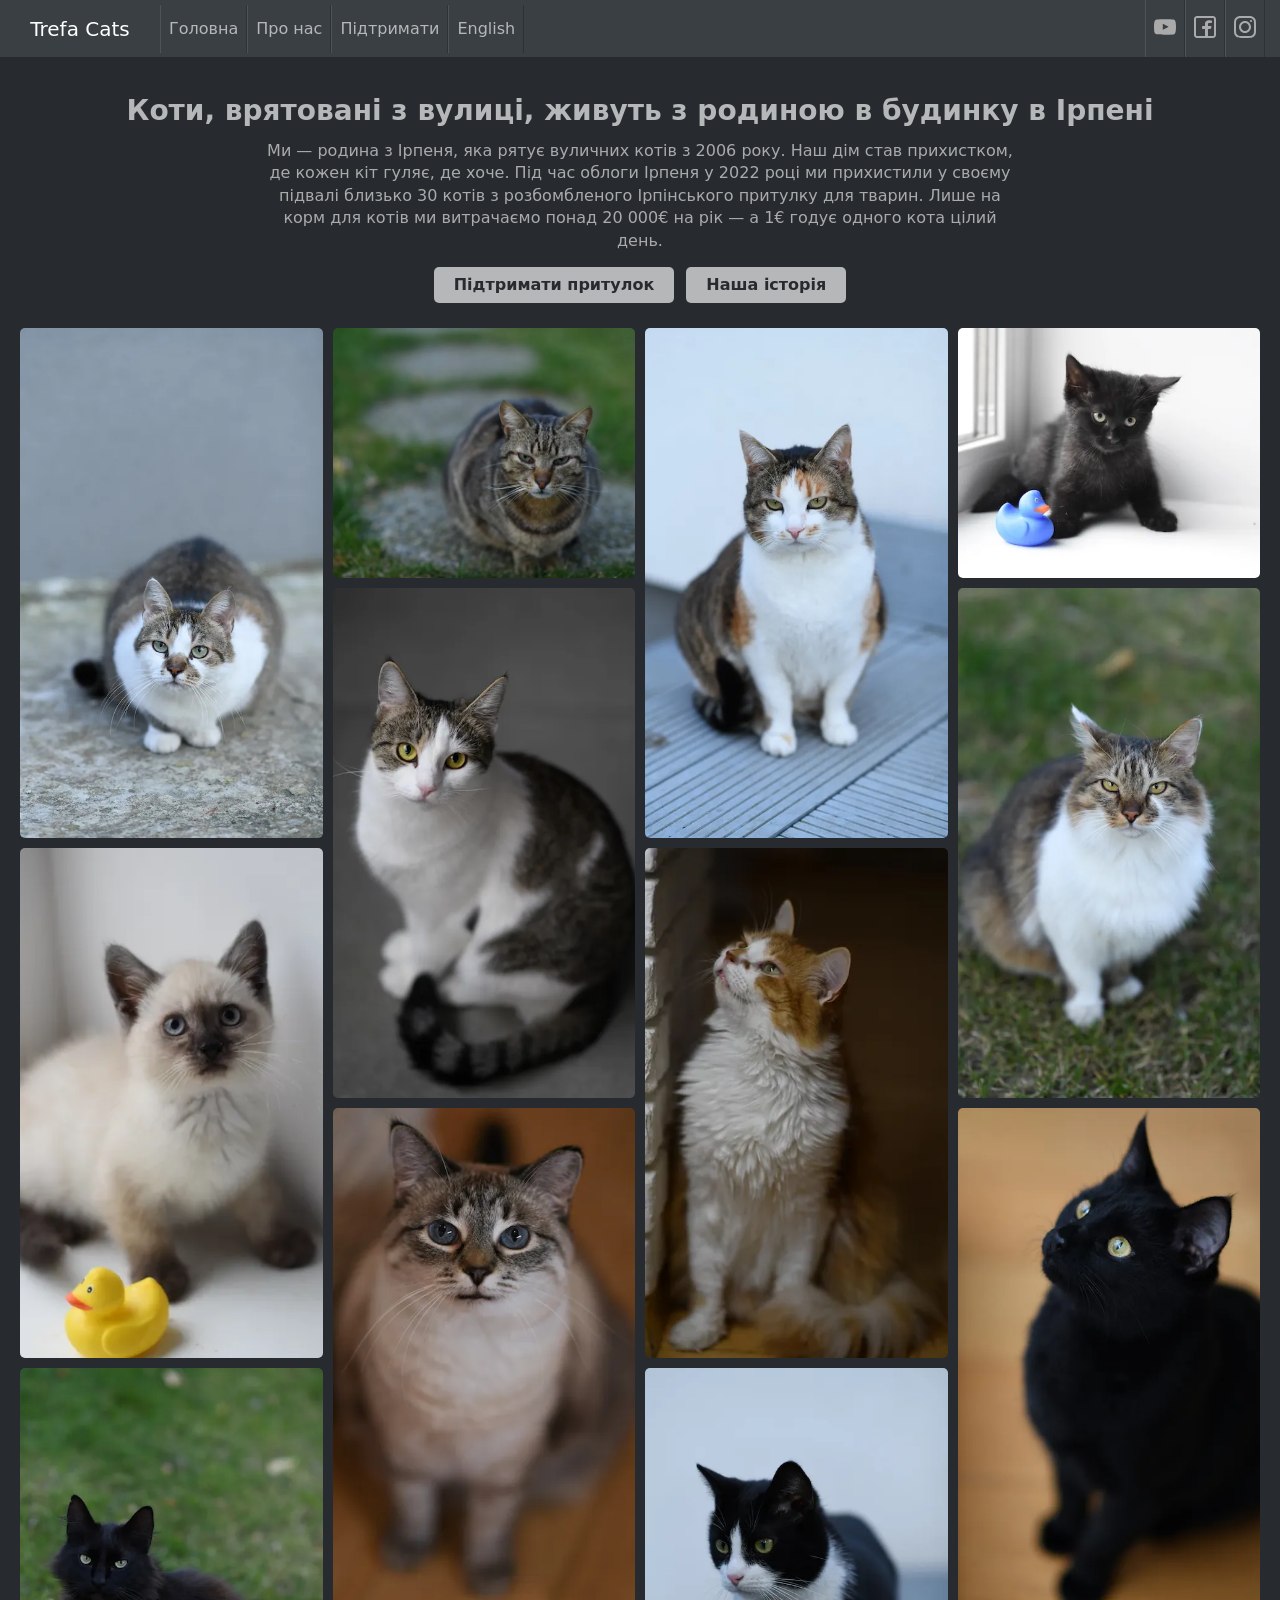
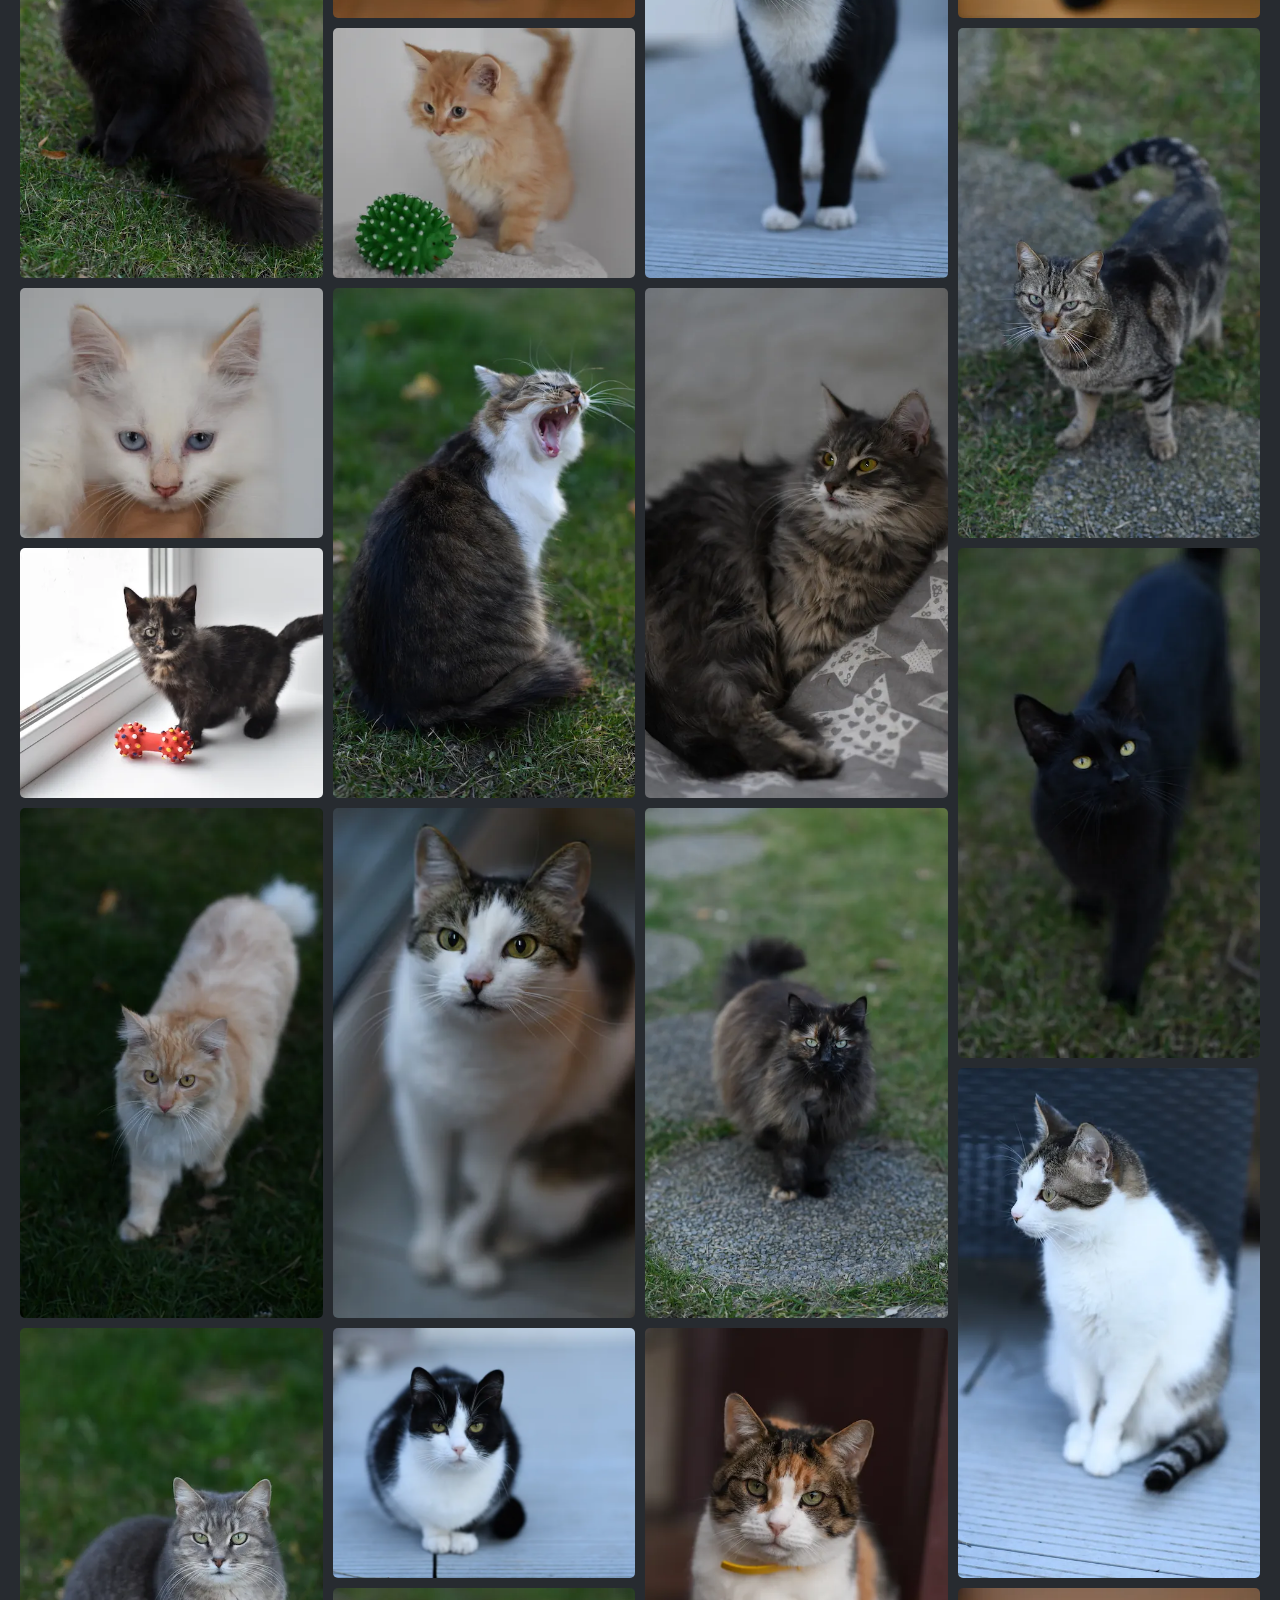
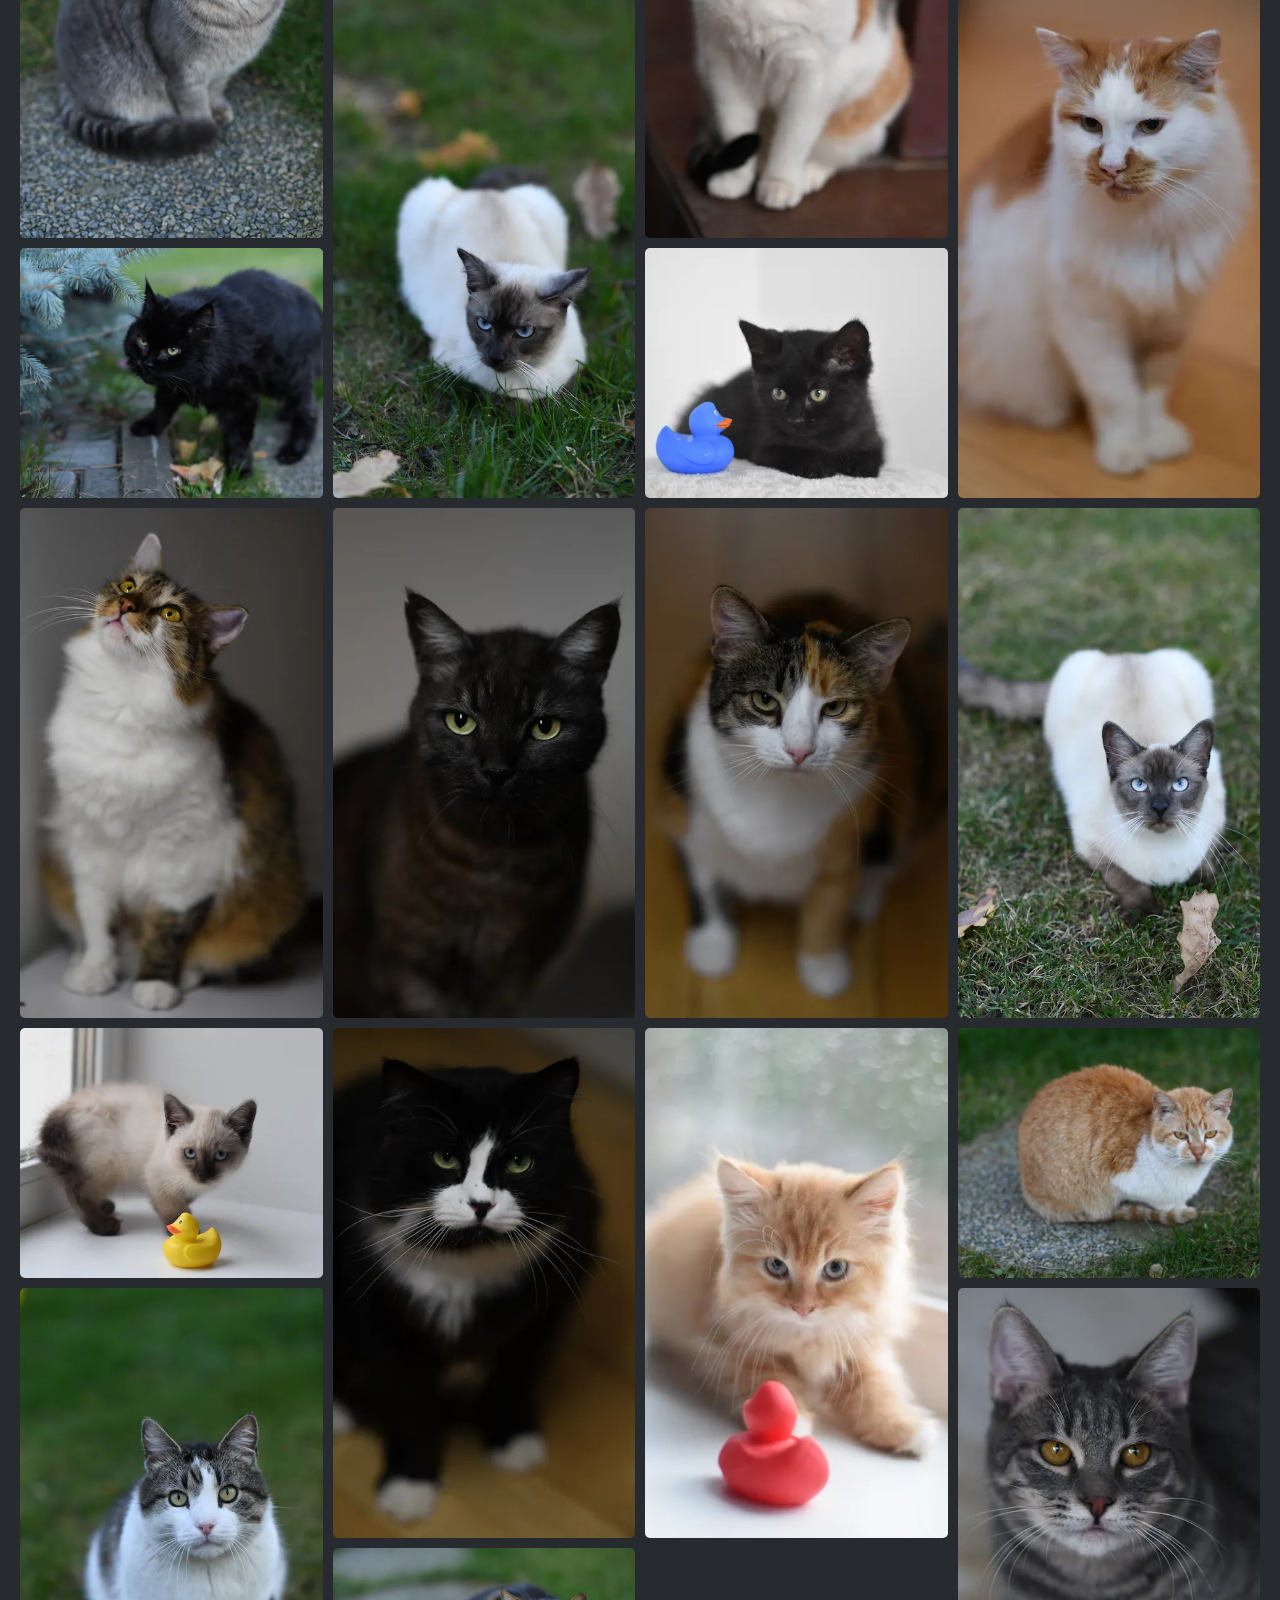
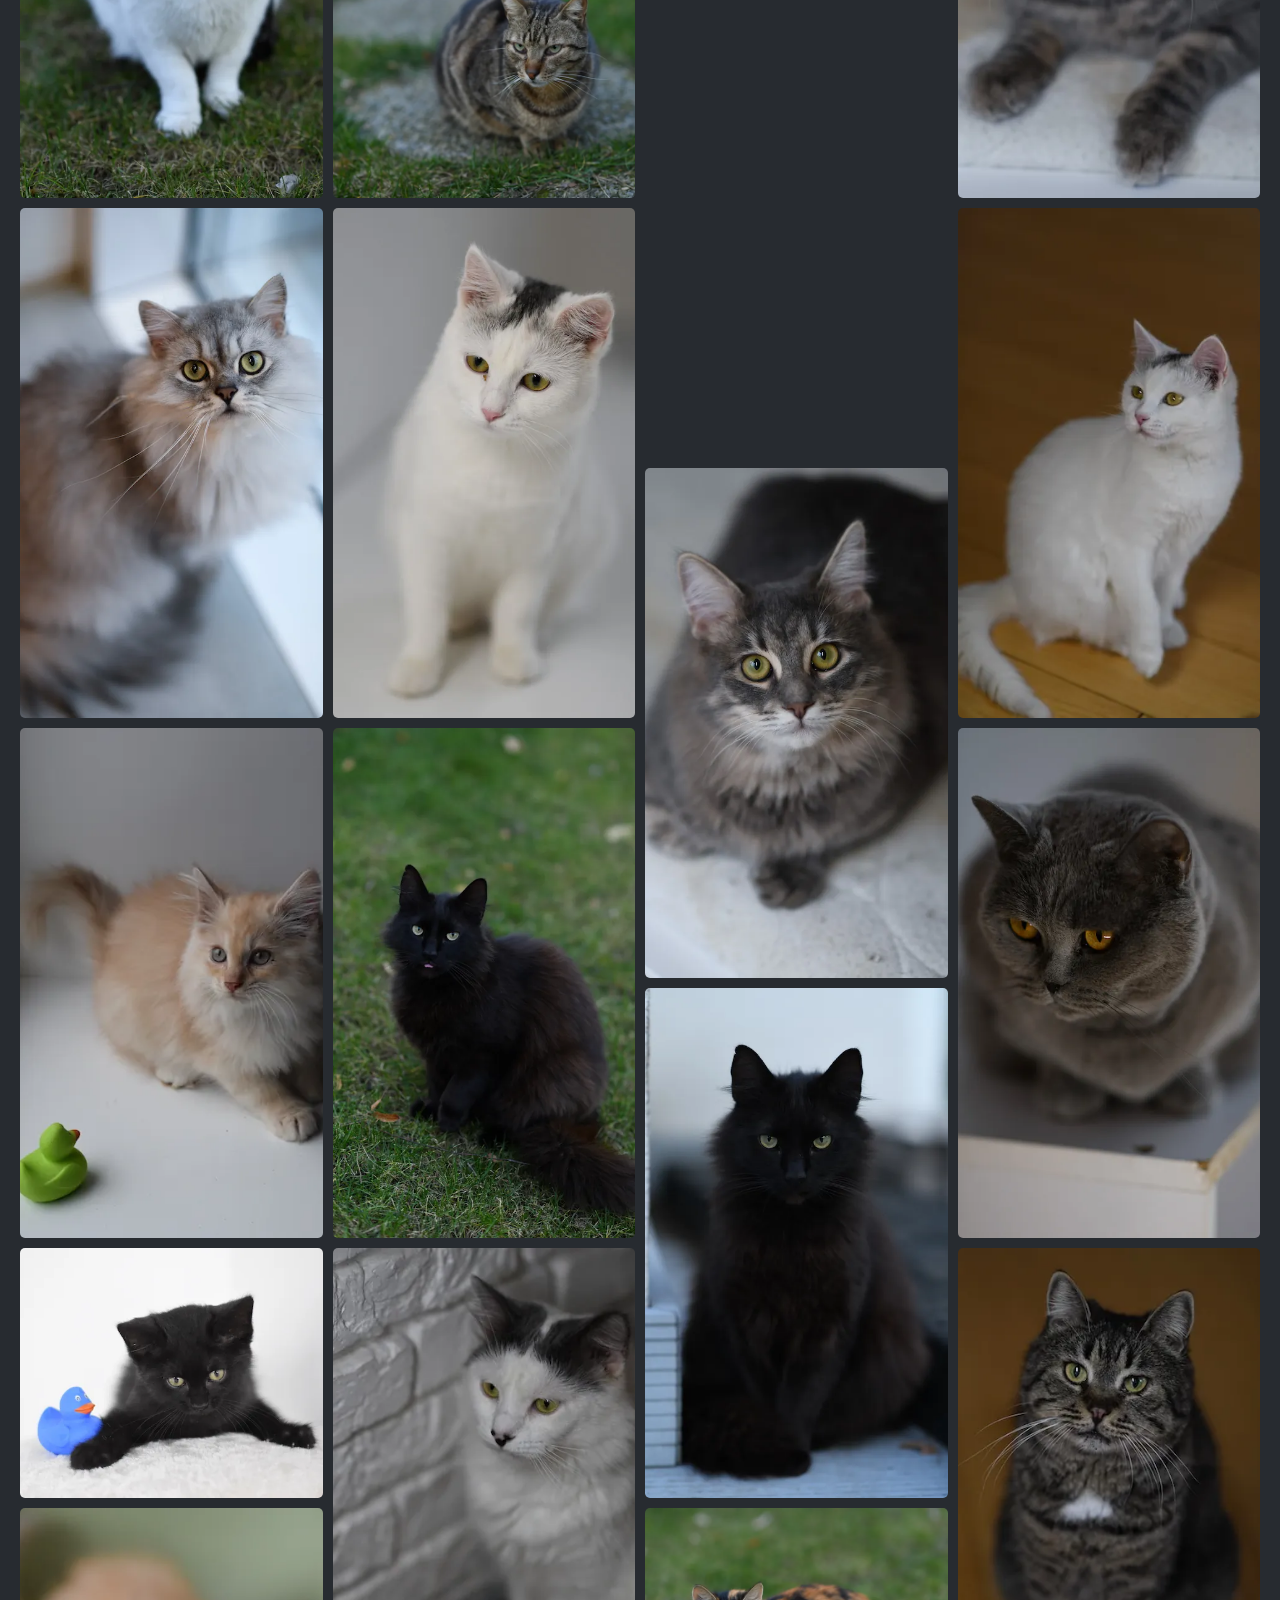
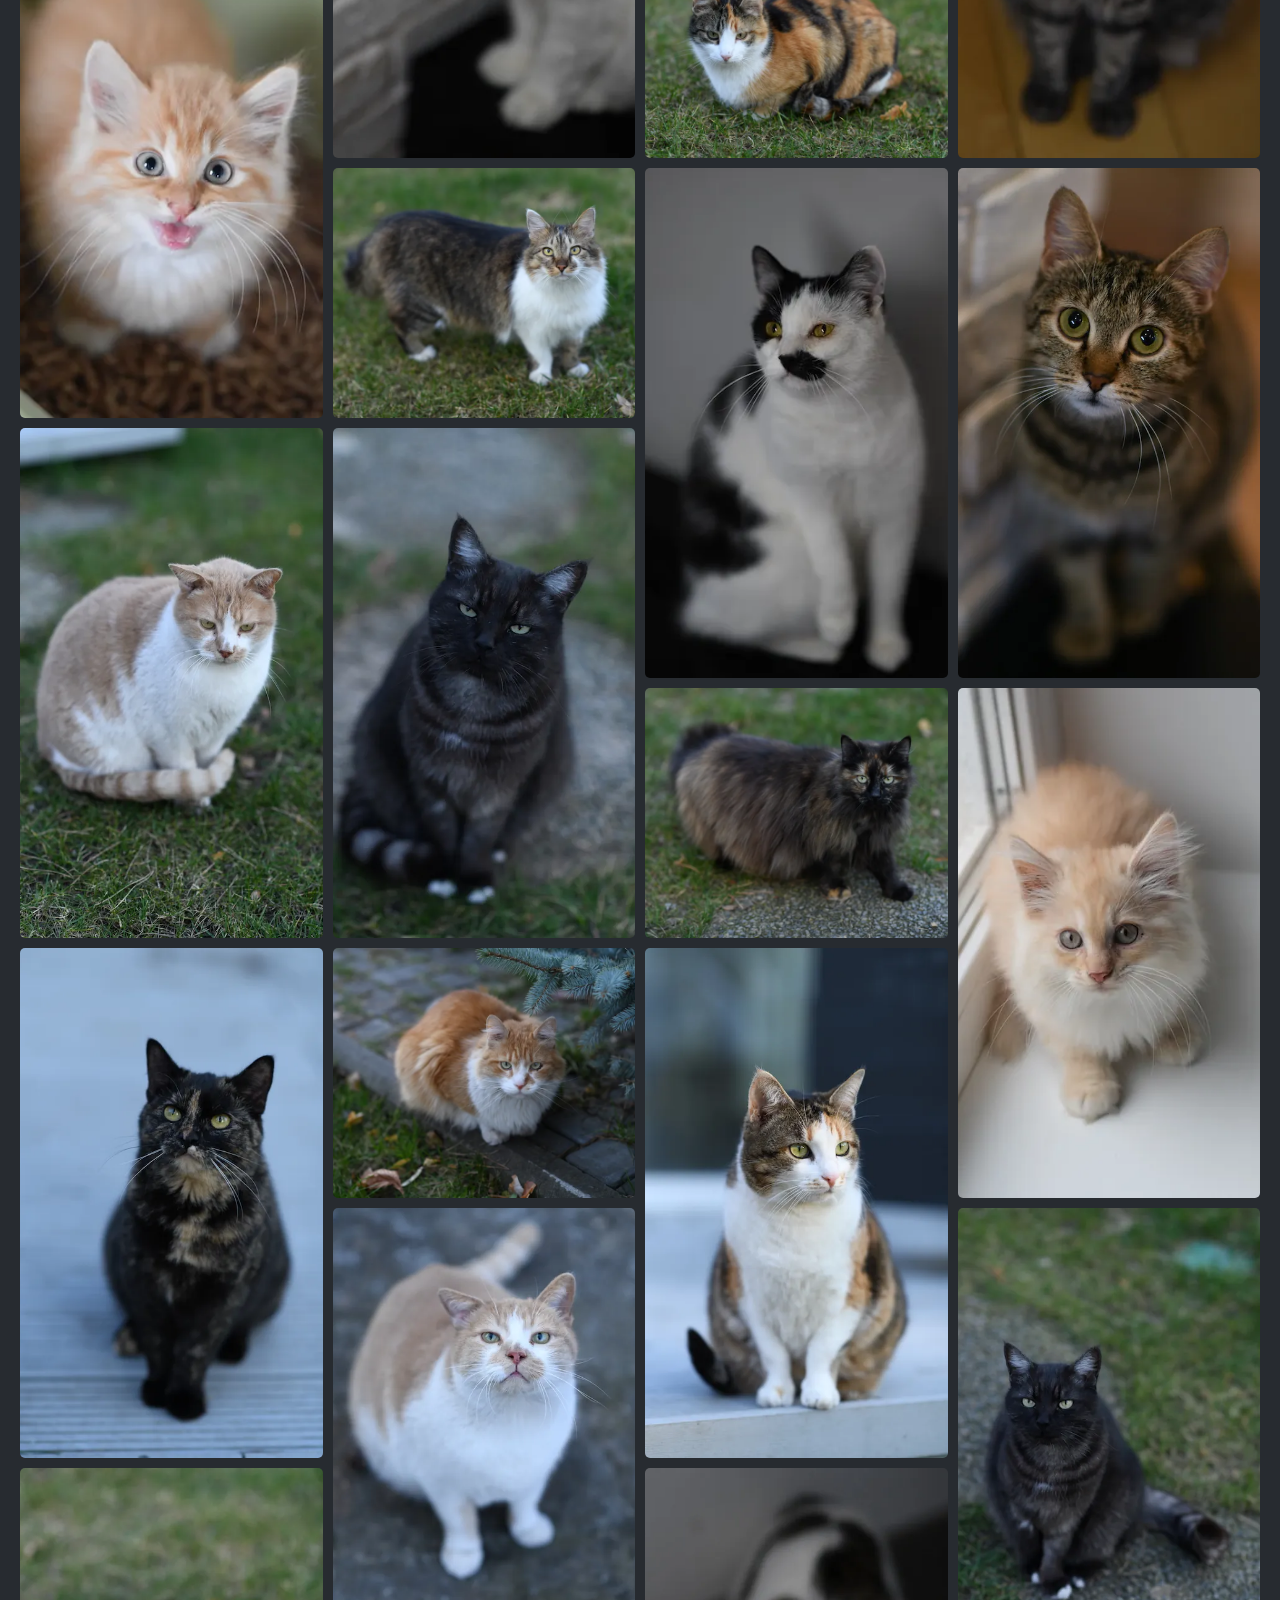
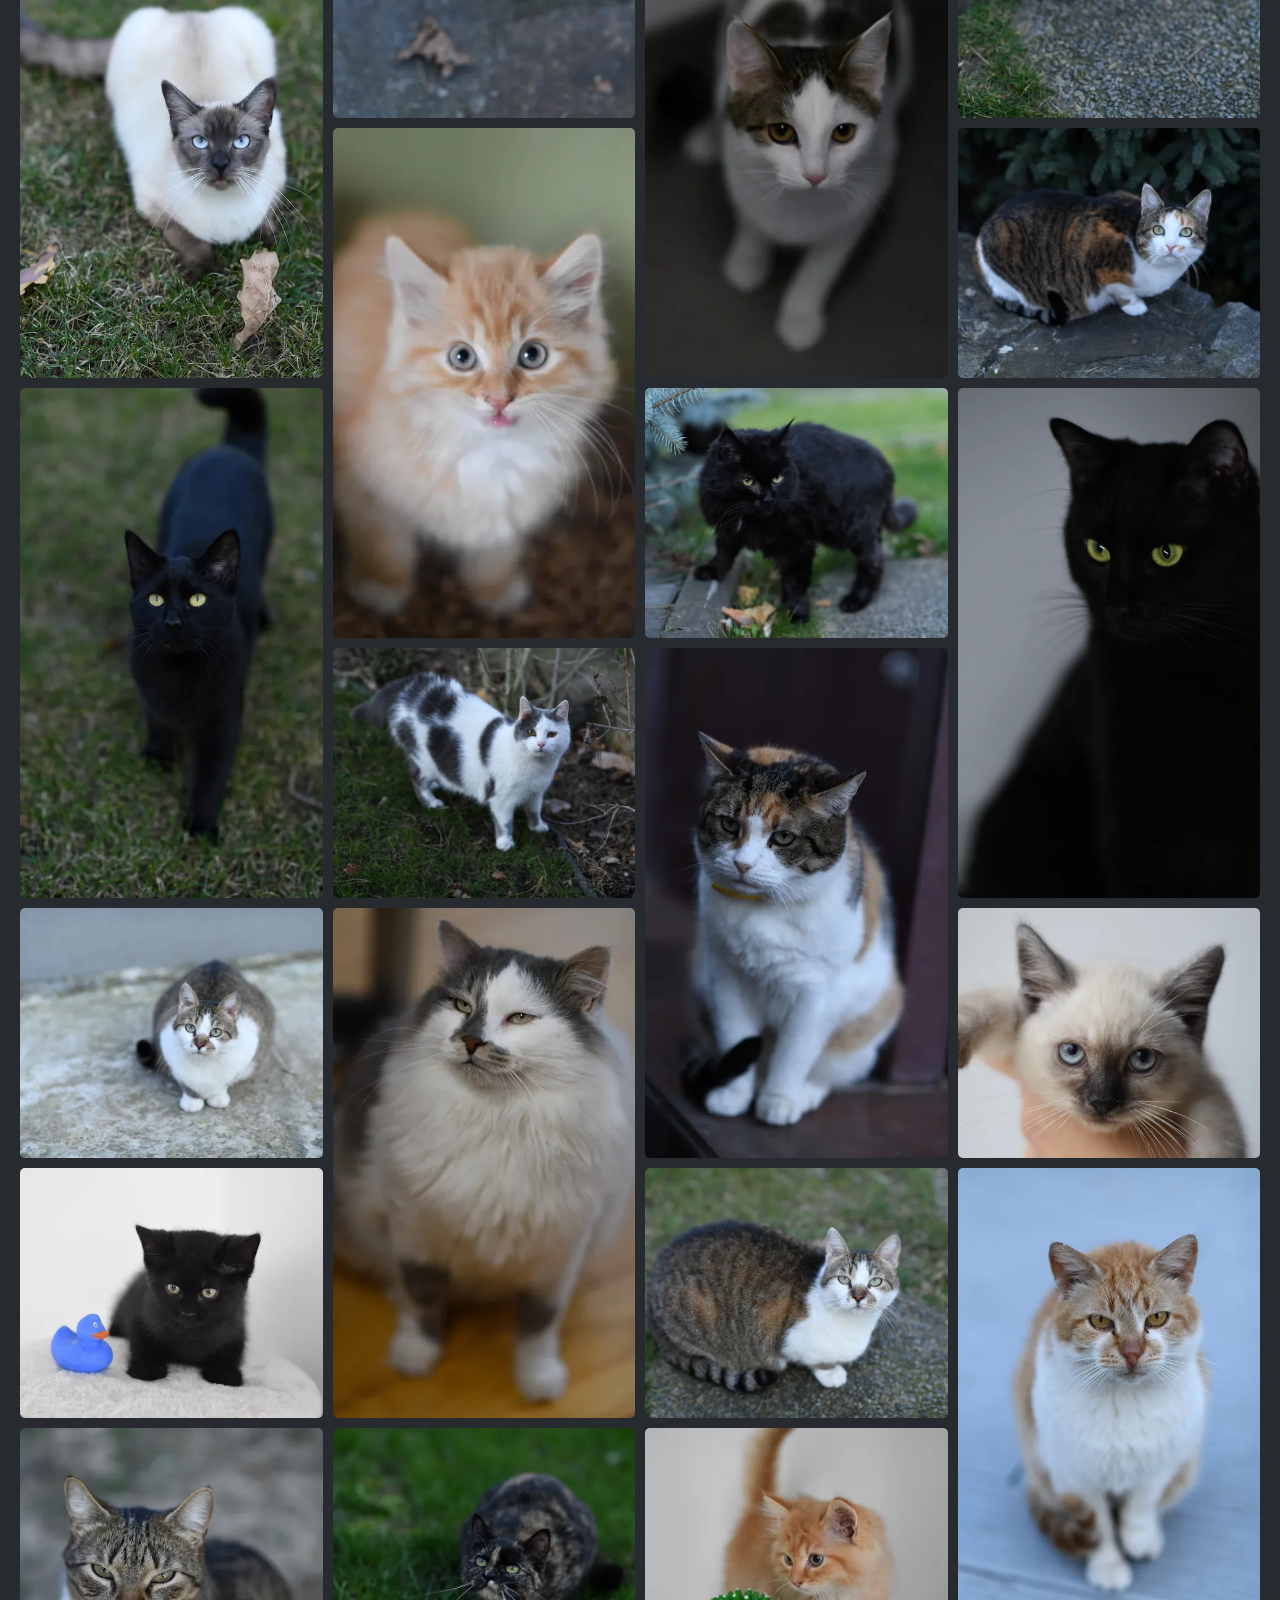
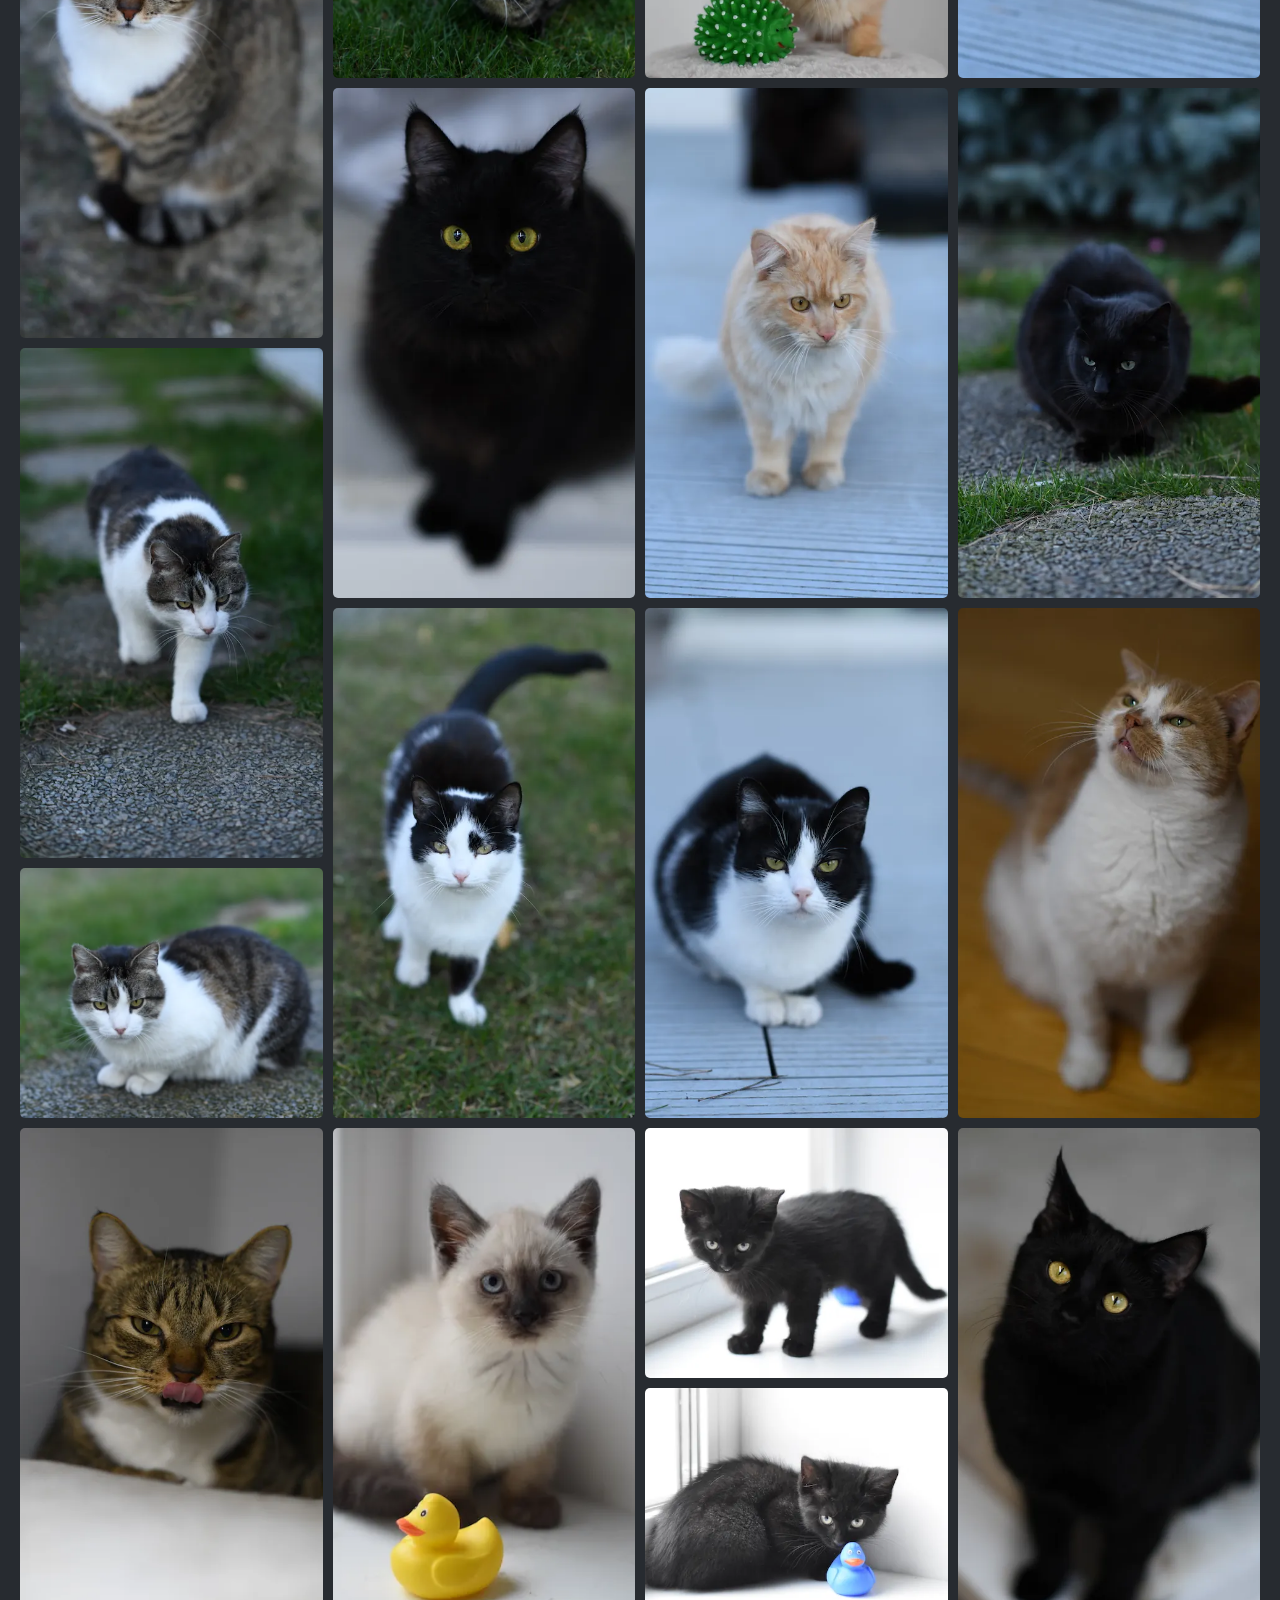
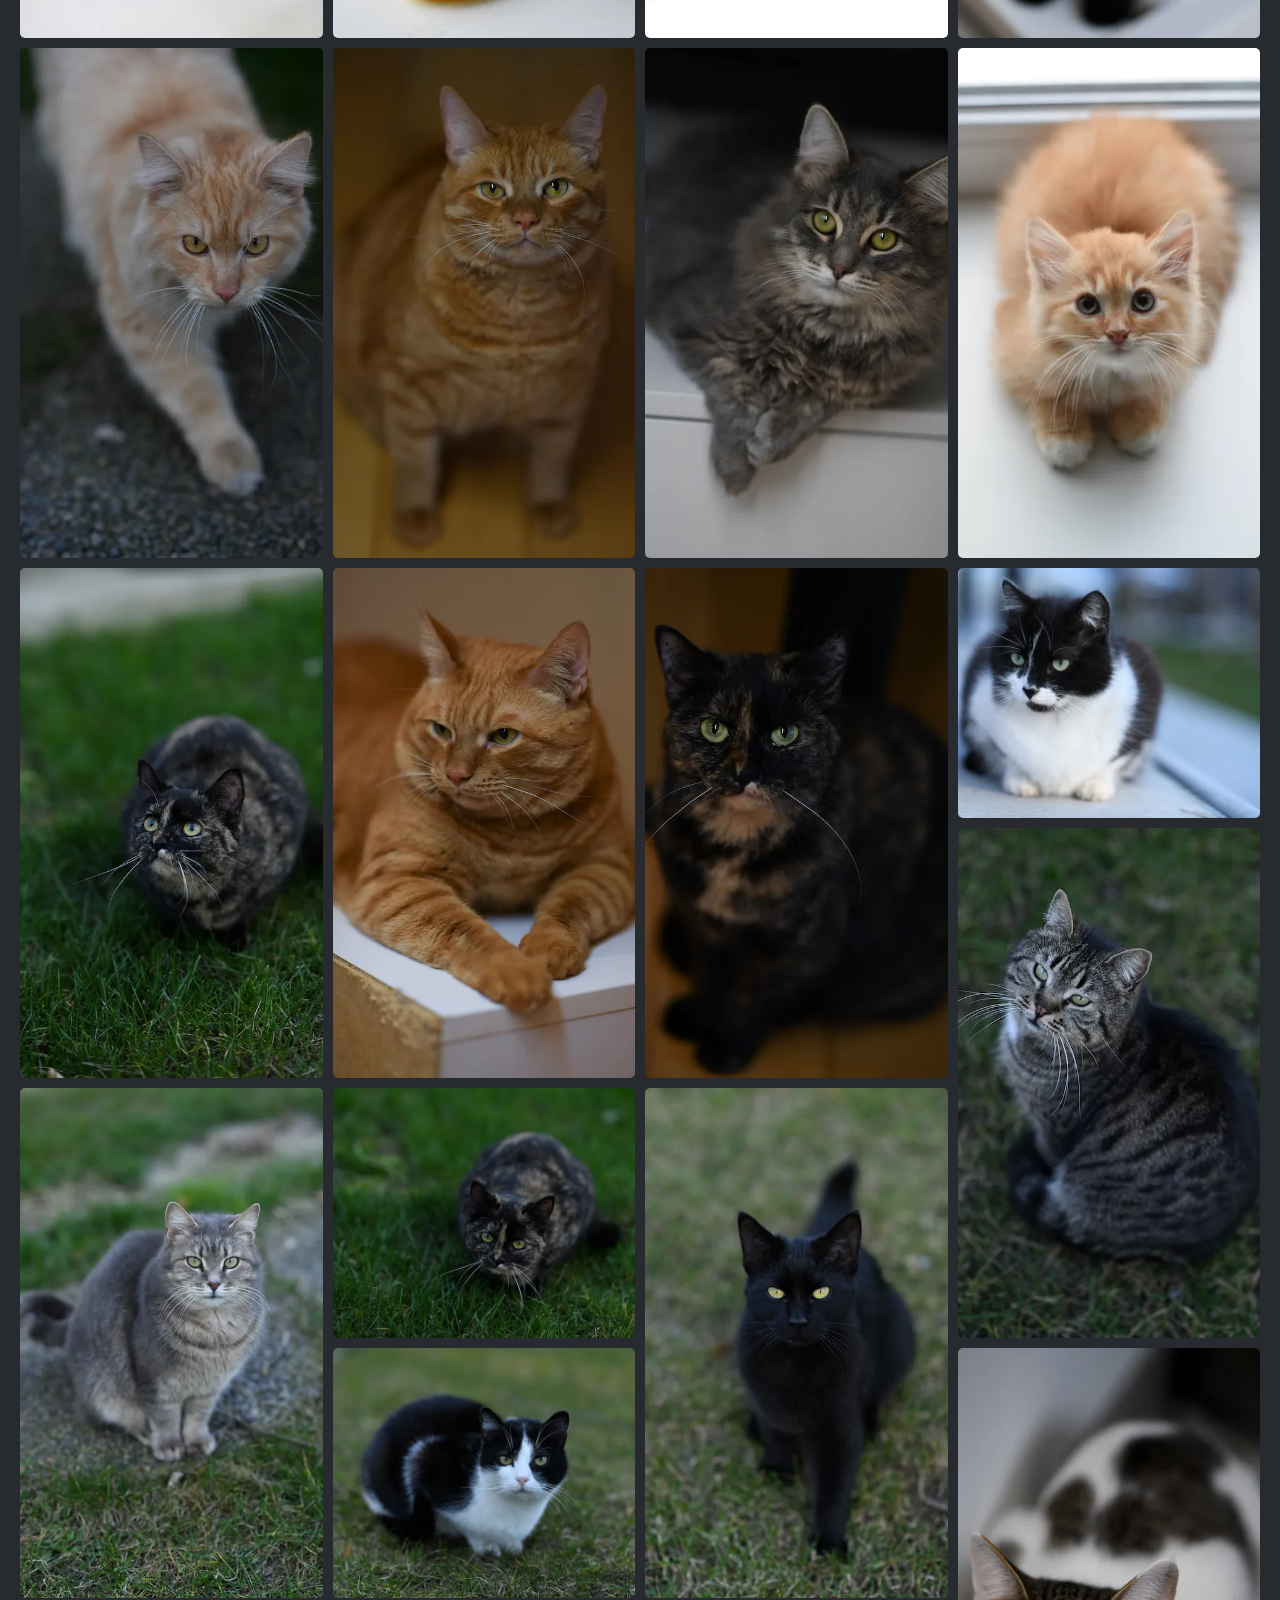
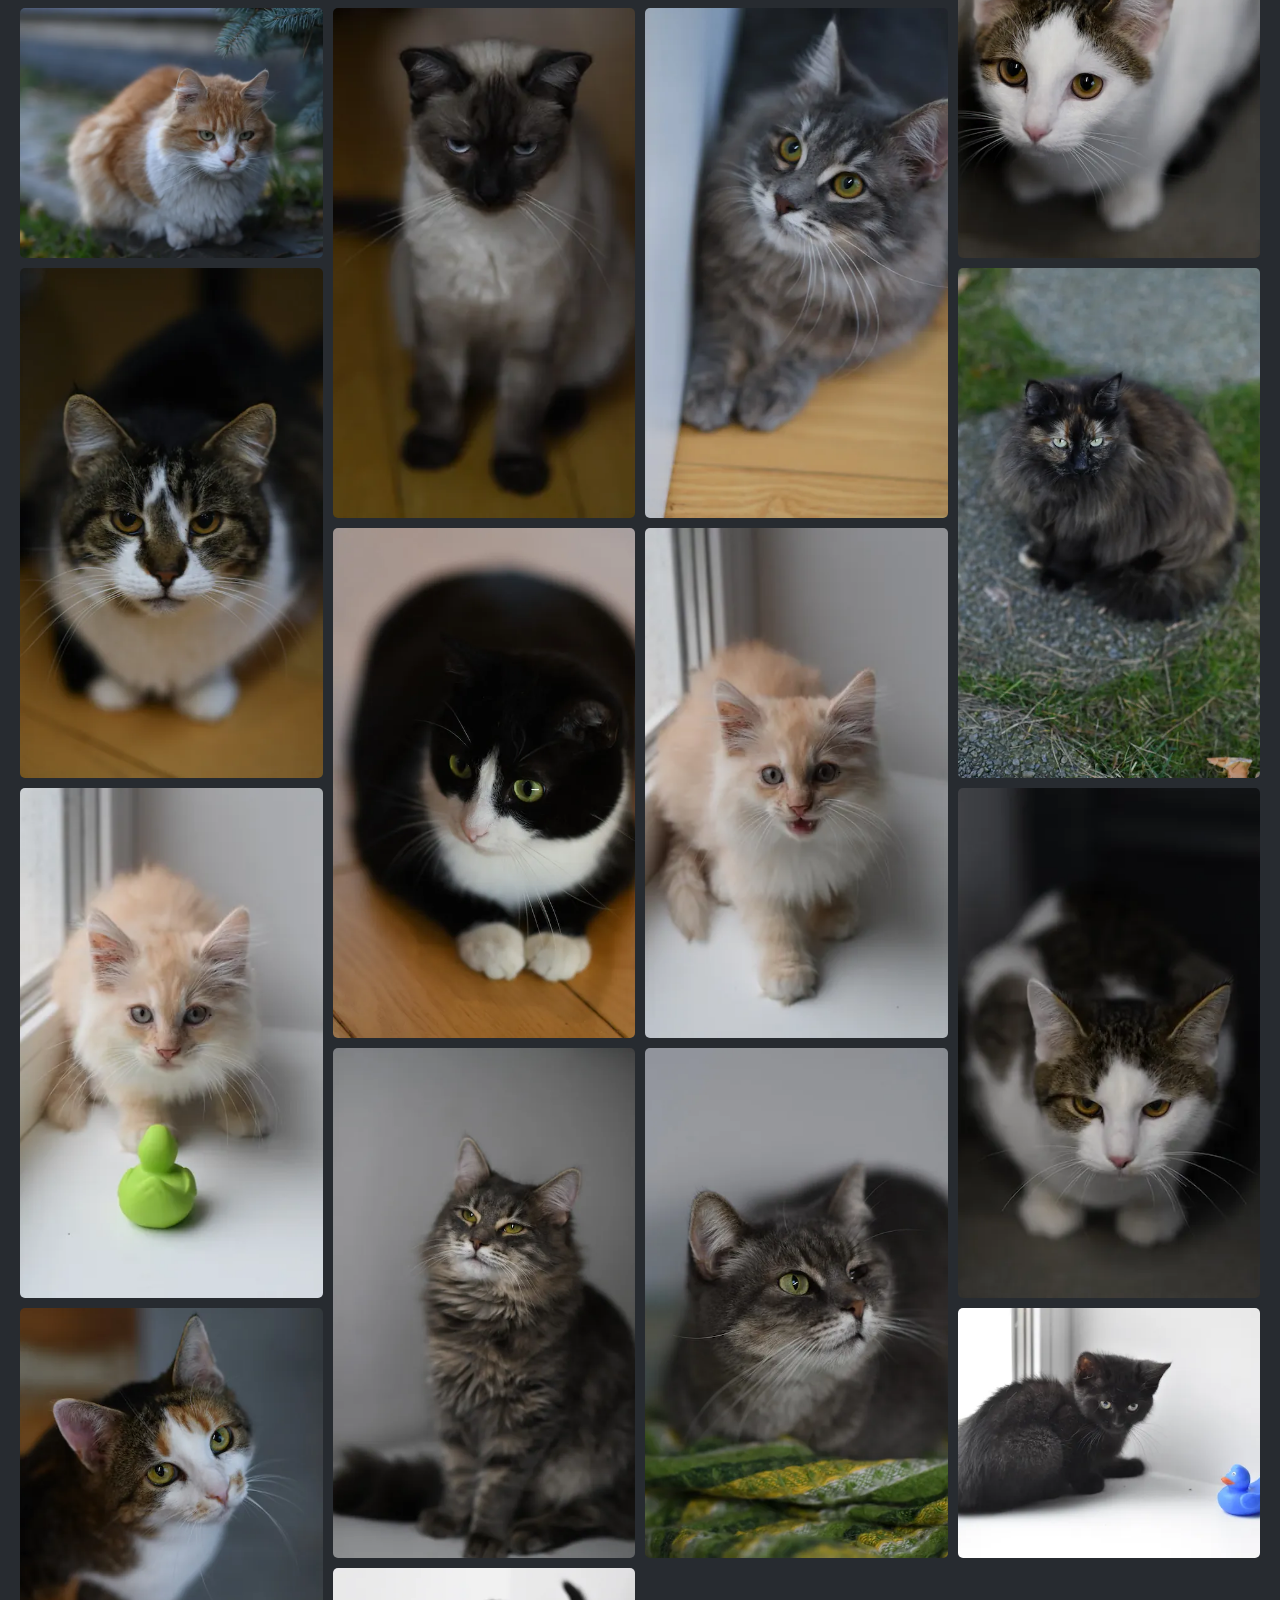
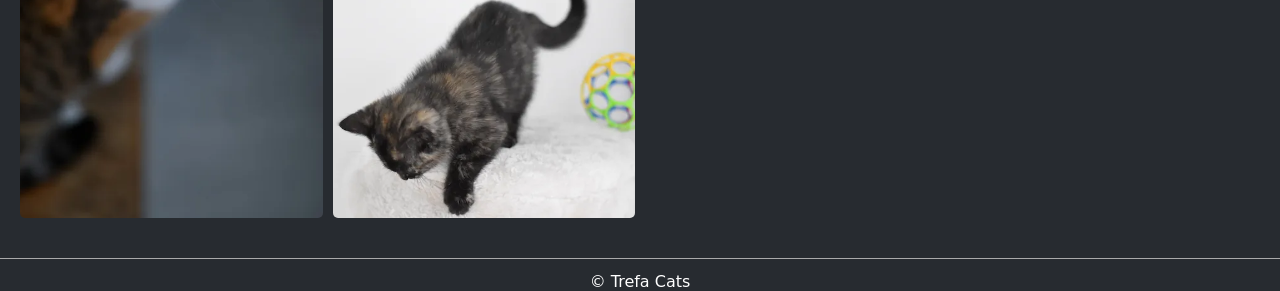
==== uk/index.html @ 57411a2f "feat: Ukrainian version of home, about and support pages under /uk/ Co-Authored-By: Claude Opus 5.5 " ====
<!DOCTYPE html>
<html lang="uk">
<head>
    <meta charset="UTF-8">
    <meta name="viewport" content="width=device-width, initial-scale=1.0">
    <link rel="icon" href="../favicon.ico" sizes="48x48">
    <link rel="icon" href="../favicon.svg" type="image/svg+xml">
    <link rel="apple-touch-icon" href="../apple-touch-icon.png">
    <title>Trefa Cats — врятовані коти, які живуть з родиною в Ірпені</title>
    <meta name="description" content="Коти, врятовані з вулиці, живуть з нашою родиною в будинку в Ірпені. Подивіться на їхні фото й допоможіть нам їх годувати: 1€ — це день харчування для одного кота.">
    <link rel="canonical" href="https://www.trefa.com.ua/uk/">
    <link rel="alternate" hreflang="en" href="https://www.trefa.com.ua/">
    <link rel="alternate" hreflang="uk" href="https://www.trefa.com.ua/uk/">
    <link rel="alternate" hreflang="x-default" href="https://www.trefa.com.ua/">
    <meta name="theme-color" content="#3a3f44">
    <meta property="og:type" content="website">
    <meta property="og:site_name" content="Trefa Cats">
    <meta property="og:title" content="Trefa Cats — врятовані коти, які живуть з родиною в Ірпені">
    <meta property="og:description" content="Коти, врятовані з вулиці, живуть з нашою родиною в будинку в Ірпені. Подивіться на їхні фото й допоможіть нам їх годувати: 1€ — це день харчування для одного кота.">
    <meta property="og:url" content="https://www.trefa.com.ua/uk/">
    <meta property="og:image" content="https://www.trefa.com.ua/images/og.jpg">
    <meta property="og:image:width" content="1200">
    <meta property="og:image:height" content="630">
    <meta property="og:image:alt" content="Троє врятованих котів притулку Trefa Cats">
    <meta property="og:locale" content="uk_UA">
    <meta property="og:locale:alternate" content="en_US">
    <meta name="twitter:card" content="summary_large_image">
    <script type="application/ld+json">{"@context":"https://schema.org","@type":"AnimalShelter","name":"Trefa Cats","alternateName":"Trefa Cats Shelter","url":"https://www.trefa.com.ua/","image":"https://www.trefa.com.ua/images/og.jpg","description":"Коти, врятовані з вулиці, живуть з родиною в будинку в Ірпені, Україна.","address":{"@type":"PostalAddress","addressLocality":"Irpin","addressCountry":"UA"},"sameAs":["https://www.youtube.com/@trefa9099","https://www.facebook.com/trefacats","https://www.instagram.com/trefa_catsshelter/"]}</script>
    <link href="../css/reset.css" rel="stylesheet">
    <link href="../css/style.css" rel="stylesheet">
</head>
<body>
    <header class="header">
        <div class="header__inner">
            <div class="header__inner-left">
                <a class="header__logo" href="./">Trefa Cats</a>
                <button class="menu__btn" type="button" aria-label="Меню" aria-expanded="false" aria-controls="site-menu">
                    <span class="btn-line"></span>
                    <span class="btn-line"></span>
                    <span class="btn-line"></span>
                </button>	
            </div>
            <div class="header__inner-right" id="site-menu">
                <nav class="menu">
                    <ul class="menu__list">
                        <li class="menu__item">
                          <a class="menu__link" href="./" aria-current="page">Головна</a>
                        </li>
                        <li class="menu__item">
                          <a class="menu__link" href="./about">Про нас</a>
                        </li>
                        <li class="menu__item">
                          <a class="menu__link" href="./support">Підтримати</a>
                        </li>
                        <li class="menu__item">
                          <a class="menu__link" href="../" lang="en" hreflang="en">English</a>
                        </li>
                    </ul>
                </nav>
                <div class="header__social">
                    <a class="header__social-youtube" href="https://www.youtube.com/@trefa9099">
                        <img class="social-icon" src="../images/youtube.svg" width="22" height="22" alt="YouTube">
                    </a>
                    <a class="header__social-facebook" href="https://www.facebook.com/trefacats">
                        <img class="social-icon" src="../images/facebook.svg" width="22" height="22" alt="Facebook">
                    </a>
                    <a class="header__social-instagram" href="https://www.instagram.com/trefa_catsshelter/">
                        <img class="social-icon" src="../images/instagram.svg" width="22" height="22" alt="Instagram">
                    </a>
                </div>

            </div>
        </div>
    </header>
    <main class="main">
        <section class="photos">
            <div class="container">
                <h1 class="main__title">Коти, врятовані з вулиці, живуть з родиною в будинку в Ірпені</h1>
                <p class="main__intro">Ми — родина з Ірпеня, яка рятує вуличних котів з 2006 року. Наш дім став прихистком, де кожен кіт гуляє, де хоче. Під час облоги Ірпеня у 2022 році ми прихистили у своєму підвалі близько 30 котів з розбомбленого Ірпінського притулку для тварин. Лише на корм для котів ми витрачаємо понад 20&nbsp;000€ на рік — а 1€ годує одного кота цілий день.</p>
                <p class="main__cta"><a class="cta" href="./support#donate">Підтримати притулок</a> <a class="cta" href="./about">Наша історія</a></p>
                <div class="gallery">
                    <div class="grid">
                        <div class="grid-wrapper">
                            <a class="tall" href="../images/gallery/trefa-cats_images-01.webp">
                                <img class="grid-wrapper-img" src="../images/gallery/trefa-cats_images-01.webp" alt="Смугасто-білий кіт присів на кам'яній сходинці" fetchpriority="high">
                            </a>
                            <a href="../images/gallery/trefa-cats_images-02.webp">
                                <img class="grid-wrapper-img" src="../images/gallery/trefa-cats_images-02.webp" alt="Смугастий кіт сидить на камені садової доріжки серед трави">
                            </a>
                            <a class="tall" href="../images/gallery/trefa-cats_images-03.webp">
                                <img class="grid-wrapper-img" src="../images/gallery/trefa-cats_images-03.webp" alt="Триколірна кішка сидить на сірому дерев'яному настилі">
                            </a>
                            <a href="../images/gallery/trefa-cats_images-04.webp">
                                <img class="grid-wrapper-img" src="../images/gallery/trefa-cats_images-04.webp" alt="Чорне кошеня біля вікна з блакитною гумовою качечкою">
                            </a>
                            <a class="tall" href="../images/gallery/trefa-cats_images-05.webp">
                                <img class="grid-wrapper-img" src="../images/gallery/trefa-cats_images-05.webp" alt="Смугасто-білий кіт сидить на сірому тлі">
                            </a>
                            <a class="tall" href="../images/gallery/trefa-cats_images-06.webp">
                                <img class="grid-wrapper-img" src="../images/gallery/trefa-cats_images-06.webp" alt="Смугасто-білий кіт сидить на траві">
                            </a>
                            <a class="tall" href="../images/gallery/trefa-cats_images-07.webp">
                                <img class="grid-wrapper-img" src="../images/gallery/trefa-cats_images-07.webp" alt="Сіамське кошеня поруч із жовтою гумовою качечкою">
                            </a>
                            <a class="tall" href="../images/gallery/trefa-cats_images-08.webp">
                                <img class="grid-wrapper-img" src="../images/gallery/trefa-cats_images-08.webp" alt="Пухнастий смугасто-білий кіт дивиться вгору">
                            </a>
                            <a class="tall" href="../images/gallery/trefa-cats_images-09.webp">
                                <img class="grid-wrapper-img" src="../images/gallery/trefa-cats_images-09.webp" alt="Блакитноокий кіт окрасу табі-пойнт на теплому тлі" loading="lazy" decoding="async">
                            </a>
                            <a class="tall" href="../images/gallery/trefa-cats_images-10.webp">
                                <img class="grid-wrapper-img" src="../images/gallery/trefa-cats_images-10.webp" alt="Зеленоокий чорний кіт дивиться вгору" loading="lazy" decoding="async">
                            </a>
                            <a class="tall" href="../images/gallery/trefa-cats_images-11.webp">
                                <img class="grid-wrapper-img" src="../images/gallery/trefa-cats_images-11.webp" alt="Пухнастий чорний кіт сидить на траві" loading="lazy" decoding="async">
                            </a>
                            <a class="tall" href="../images/gallery/trefa-cats_images-12.webp">
                                <img class="grid-wrapper-img" src="../images/gallery/trefa-cats_images-12.webp" alt="Чорно-білий кіт стоїть на сірому настилі" loading="lazy" decoding="async">
                            </a>
                            <a href="../images/gallery/trefa-cats_images-13.webp">
                                <img class="grid-wrapper-img" src="../images/gallery/trefa-cats_images-13.webp" alt="Руде кошеня із зеленим колючим м'ячиком" loading="lazy" decoding="async">
                            </a>
                            <a class="tall" href="../images/gallery/trefa-cats_images-14.webp">
                                <img class="grid-wrapper-img" src="../images/gallery/trefa-cats_images-14.webp" alt="Смугастий кіт іде камінцями садової доріжки" loading="lazy" decoding="async">
                            </a>
                            <a href="../images/gallery/trefa-cats_images-15.webp">
                                <img class="grid-wrapper-img" src="../images/gallery/trefa-cats_images-15.webp" alt="Пухнасте біле блакитнооке кошеня" loading="lazy" decoding="async">
                            </a>
                            <a class="tall" href="../images/gallery/trefa-cats_images-16.webp">
                                <img class="grid-wrapper-img" src="../images/gallery/trefa-cats_images-16.webp" alt="Смугасто-білий кіт позіхає на траві" loading="lazy" decoding="async">
                            </a>
                            <a class="tall" href="../images/gallery/trefa-cats_images-17.webp">
                                <img class="grid-wrapper-img" src="../images/gallery/trefa-cats_images-17.webp" alt="Пухнастий смугастий кіт лежить на ковдрі із зірочками" loading="lazy" decoding="async">
                            </a>
                            <a href="../images/gallery/trefa-cats_images-18.webp">
                                <img class="grid-wrapper-img" src="../images/gallery/trefa-cats_images-18.webp" alt="Черепахове кошеня біля вікна з червоною іграшкою" loading="lazy" decoding="async">
                            </a>
                            <a class="tall" href="../images/gallery/trefa-cats_images-19.webp">
                                <img class="grid-wrapper-img" src="../images/gallery/trefa-cats_images-19.webp" alt="Чорний кіт пробирається крізь траву" loading="lazy" decoding="async">
                            </a>
                            <a class="tall" href="../images/gallery/trefa-cats_images-20.webp">
                                <img class="grid-wrapper-img" src="../images/gallery/trefa-cats_images-20.webp" alt="Пухнастий кремовий кіт іде через газон" loading="lazy" decoding="async">
                            </a>
                            <a class="tall" href="../images/gallery/trefa-cats_images-21.webp">
                                <img class="grid-wrapper-img" src="../images/gallery/trefa-cats_images-21.webp" alt="Смугасто-білий кіт сидить біля вікна" loading="lazy" decoding="async">
                            </a>
                            <a class="tall" href="../images/gallery/trefa-cats_images-22.webp">
                                <img class="grid-wrapper-img" src="../images/gallery/trefa-cats_images-22.webp" alt="Пухнаста черепахова кішка на камені садової доріжки" loading="lazy" decoding="async">
                            </a>
                            <a class="tall" href="../images/gallery/trefa-cats_images-23.webp">
                                <img class="grid-wrapper-img" src="../images/gallery/trefa-cats_images-23.webp" alt="Біло-смугастий кіт сидить на настилі" loading="lazy" decoding="async">
                            </a>
                            <a class="tall" href="../images/gallery/trefa-cats_images-24.webp">
                                <img class="grid-wrapper-img" src="../images/gallery/trefa-cats_images-24.webp" alt="Сірий смугастий кіт сидить на камені серед трави" loading="lazy" decoding="async">
                            </a>
                            <a href="../images/gallery/trefa-cats_images-25.webp">
                                <img class="grid-wrapper-img" src="../images/gallery/trefa-cats_images-25.webp" alt="Чорно-білий кіт лежить на сірому настилі" loading="lazy" decoding="async">
                            </a>
                            <a class="tall" href="../images/gallery/trefa-cats_images-26.webp">
                                <img class="grid-wrapper-img" src="../images/gallery/trefa-cats_images-26.webp" alt="Триколірна кішка в жовтому нашийнику сидить у кімнаті" loading="lazy" decoding="async">
                            </a>
                            <a class="tall" href="../images/gallery/trefa-cats_images-27.webp">
                                <img class="grid-wrapper-img" src="../images/gallery/trefa-cats_images-27.webp" alt="Сіамський метис причаївся в траві" loading="lazy" decoding="async">
                            </a>
                            <a class="tall" href="../images/gallery/trefa-cats_images-28.webp">
                                <img class="grid-wrapper-img" src="../images/gallery/trefa-cats_images-28.webp" alt="Пухнастий рудо-білий кіт на дерев'яній підлозі" loading="lazy" decoding="async">
                            </a>
                            <a href="../images/gallery/trefa-cats_images-29.webp">
                                <img class="grid-wrapper-img" src="../images/gallery/trefa-cats_images-29.webp" alt="Чорний кіт біля блакитної ялинки в саду" loading="lazy" decoding="async">
                            </a>
                            <a href="../images/gallery/trefa-cats_images-30.webp">
                                <img class="grid-wrapper-img" src="../images/gallery/trefa-cats_images-30.webp" alt="Чорне кошеня лежить поруч із блакитною гумовою качечкою" loading="lazy" decoding="async">
                            </a>
                            <a class="tall" href="../images/gallery/trefa-cats_images-31.webp">
                                <img class="grid-wrapper-img" src="../images/gallery/trefa-cats_images-31.webp" alt="Смугасто-білий кіт у кімнаті дивиться вгору" loading="lazy" decoding="async">
                            </a>
                            <a class="tall" href="../images/gallery/trefa-cats_images-32.webp">
                                <img class="grid-wrapper-img" src="../images/gallery/trefa-cats_images-32.webp" alt="Темна черепахова кішка на сірому тлі" loading="lazy" decoding="async">
                            </a>
                            <a class="tall" href="../images/gallery/trefa-cats_images-33.webp">
                                <img class="grid-wrapper-img" src="../images/gallery/trefa-cats_images-33.webp" alt="Триколірна кішка сидить на дерев'яній підлозі" loading="lazy" decoding="async">
                            </a>
                            <a class="tall" href="../images/gallery/trefa-cats_images-34.webp">
                                <img class="grid-wrapper-img" src="../images/gallery/trefa-cats_images-34.webp" alt="Сіамський метис гуляє по траві" loading="lazy" decoding="async">
                            </a>
                            <a href="../images/gallery/trefa-cats_images-35.webp">
                                <img class="grid-wrapper-img" src="../images/gallery/trefa-cats_images-35.webp" alt="Сіамське кошеня біля вікна з жовтою качечкою" loading="lazy" decoding="async">
                            </a>
                            <a class="tall" href="../images/gallery/trefa-cats_images-36.webp">
                                <img class="grid-wrapper-img" src="../images/gallery/trefa-cats_images-36.webp" alt="Пухнастий чорно-білий кіт на дерев'яній підлозі" loading="lazy" decoding="async">
                            </a>
                            <a class="tall" href="../images/gallery/trefa-cats_images-37.webp">
                                <img class="grid-wrapper-img" src="../images/gallery/trefa-cats_images-37.webp" alt="Руде кошеня біля вікна з червоною гумовою качечкою" loading="lazy" decoding="async">
                            </a>
                            <a href="../images/gallery/trefa-cats_images-38.webp">
                                <img class="grid-wrapper-img" src="../images/gallery/trefa-cats_images-38.webp" alt="Рудо-білий кіт лежить на камені садової доріжки" loading="lazy" decoding="async">
                            </a>
                            <a class="tall" href="../images/gallery/trefa-cats_images-39.webp">
                                <img class="grid-wrapper-img" src="../images/gallery/trefa-cats_images-39.webp" alt="Біло-смугастий кіт сидить на траві" loading="lazy" decoding="async">
                            </a>
                            <a class="tall" href="../images/gallery/trefa-cats_images-40.webp">
                                <img class="grid-wrapper-img" src="../images/gallery/trefa-cats_images-40.webp" alt="Сірий смугастий кіт лежить на білій ковдрі" loading="lazy" decoding="async">
                            </a>
                            <a href="../images/gallery/trefa-cats_images-41.webp">
                                <img class="grid-wrapper-img" src="../images/gallery/trefa-cats_images-41.webp" alt="Смугастий кіт відпочиває на камені в саду" loading="lazy" decoding="async">
                            </a>
                            <a class="tall" href="../images/gallery/trefa-cats_images-42.webp">
                                <img class="grid-wrapper-img" src="../images/gallery/trefa-cats_images-42.webp" alt="Темний смугастий кіт розтягнувся на білій полиці" loading="lazy" decoding="async">
                            </a>
                            <a class="tall" href="../images/gallery/trefa-cats_images-43.webp">
                                <img class="grid-wrapper-img" src="../images/gallery/trefa-cats_images-43.webp" alt="Пухнастий сірий смугастий кіт сидить біля вікна" loading="lazy" decoding="async">
                            </a>
                            <a class="tall" href="../images/gallery/trefa-cats_images-44.webp">
                                <img class="grid-wrapper-img" src="../images/gallery/trefa-cats_images-44.webp" alt="Білий кіт із сірими плямами сидить у кімнаті" loading="lazy" decoding="async">
                            </a>
                            <a class="tall" href="../images/gallery/trefa-cats_images-45.webp">
                                <img class="grid-wrapper-img" src="../images/gallery/trefa-cats_images-45.webp" alt="Білий кіт сидить на дерев'яній підлозі" loading="lazy" decoding="async">
                            </a>
                            <a class="tall" href="../images/gallery/trefa-cats_images-46.webp">
                                <img class="grid-wrapper-img" src="../images/gallery/trefa-cats_images-46.webp" alt="Сірий смугастий кіт дивиться вгору з білого килимка" loading="lazy" decoding="async">
                            </a>
                            <a class="tall" href="../images/gallery/trefa-cats_images-47.webp">
                                <img class="grid-wrapper-img" src="../images/gallery/trefa-cats_images-47.webp" alt="Пухнастий кремовий кіт поруч із зеленою гумовою качечкою" loading="lazy" decoding="async">
                            </a>
                            <a class="tall" href="../images/gallery/trefa-cats_images-48.webp">
                                <img class="grid-wrapper-img" src="../images/gallery/trefa-cats_images-48.webp" alt="Пухнастий чорний кіт сидить на газоні" loading="lazy" decoding="async">
                            </a>
                            <a class="tall" href="../images/gallery/trefa-cats_images-49.webp">
                                <img class="grid-wrapper-img" src="../images/gallery/trefa-cats_images-49.webp" alt="Сірий кіт з бурштиновими очима відпочиває на коробці" loading="lazy" decoding="async">
                            </a>
                            <a class="tall" href="../images/gallery/trefa-cats_images-50.webp">
                                <img class="grid-wrapper-img" src="../images/gallery/trefa-cats_images-50.webp" alt="Пухнастий чорний кіт сидить біля вікна" loading="lazy" decoding="async">
                            </a>
                            <a href="../images/gallery/trefa-cats_images-51.webp">
                                <img class="grid-wrapper-img" src="../images/gallery/trefa-cats_images-51.webp" alt="Чорне кошеня лежить біля блакитної гумової качечки" loading="lazy" decoding="async">
                            </a>
                            <a class="tall" href="../images/gallery/trefa-cats_images-52.webp">
                                <img class="grid-wrapper-img" src="../images/gallery/trefa-cats_images-52.webp" alt="Біло-сірий кіт біля білої цегляної стіни" loading="lazy" decoding="async">
                            </a>
                            <a class="tall" href="../images/gallery/trefa-cats_images-53.webp">
                                <img class="grid-wrapper-img" src="../images/gallery/trefa-cats_images-53.webp" alt="Смугастий кіт сидить на дерев'яній підлозі" loading="lazy" decoding="async">
                            </a>
                            <a class="tall" href="../images/gallery/trefa-cats_images-54.webp">
                                <img class="grid-wrapper-img" src="../images/gallery/trefa-cats_images-54.webp" alt="Рудо-біле кошеня нявкає в камеру" loading="lazy" decoding="async">
                            </a>
                            <a href="../images/gallery/trefa-cats_images-55.webp">
                                <img class="grid-wrapper-img" src="../images/gallery/trefa-cats_images-55.webp" alt="Триколірна кішка лежить на траві" loading="lazy" decoding="async">
                            </a>
                            <a href="../images/gallery/trefa-cats_images-56.webp">
                                <img class="grid-wrapper-img" src="../images/gallery/trefa-cats_images-56.webp" alt="Смугасто-білий кіт стоїть на траві" loading="lazy" decoding="async">
                            </a>
                            <a class="tall" href="../images/gallery/trefa-cats_images-57.webp">
                                <img class="grid-wrapper-img" src="../images/gallery/trefa-cats_images-57.webp" alt="Чорно-білий кіт сидить у затінку" loading="lazy" decoding="async">
                            </a>
                            <a class="tall" href="../images/gallery/trefa-cats_images-58.webp">
                                <img class="grid-wrapper-img" src="../images/gallery/trefa-cats_images-58.webp" alt="Смугастий кіт сидить біля цегляної стіни" loading="lazy" decoding="async">
                            </a>
                            <a class="tall" href="../images/gallery/trefa-cats_images-59.webp">
                                <img class="grid-wrapper-img" src="../images/gallery/trefa-cats_images-59.webp" alt="Кремово-білий кіт сидить на траві" loading="lazy" decoding="async">
                            </a>
                            <a class="tall" href="../images/gallery/trefa-cats_images-60.webp">
                                <img class="grid-wrapper-img" src="../images/gallery/trefa-cats_images-60.webp" alt="Чорний кіт сидить на камені садової доріжки" loading="lazy" decoding="async">
                            </a>
                            <a href="../images/gallery/trefa-cats_images-61.webp">
                                <img class="grid-wrapper-img" src="../images/gallery/trefa-cats_images-61.webp" alt="Пухнаста темна черепахова кішка на траві" loading="lazy" decoding="async">
                            </a>
                            <a class="tall" href="../images/gallery/trefa-cats_images-62.webp">
                                <img class="grid-wrapper-img" src="../images/gallery/trefa-cats_images-62.webp" alt="Пухнасте кремове кошеня на підвіконні" loading="lazy" decoding="async">
                            </a>
                            <a class="tall" href="../images/gallery/trefa-cats_images-63.webp">
                                <img class="grid-wrapper-img" src="../images/gallery/trefa-cats_images-63.webp" alt="Черепахова кішка сидить на сірому настилі" loading="lazy" decoding="async">
                            </a>
                            <a href="../images/gallery/trefa-cats_images-64.webp">
                                <img class="grid-wrapper-img" src="../images/gallery/trefa-cats_images-64.webp" alt="Рудо-білий кіт під ялиною" loading="lazy" decoding="async">
                            </a>
                            <a class="tall" href="../images/gallery/trefa-cats_images-65.webp">
                                <img class="grid-wrapper-img" src="../images/gallery/trefa-cats_images-65.webp" alt="Триколірна кішка сидить на сходинці ґанку" loading="lazy" decoding="async">
                            </a>
                            <a class="tall" href="../images/gallery/trefa-cats_images-66.webp">
                                <img class="grid-wrapper-img" src="../images/gallery/trefa-cats_images-66.webp" alt="Кремово-білий кіт сидить на бруківці" loading="lazy" decoding="async">
                            </a>
                            <a class="tall" href="../images/gallery/trefa-cats_images-67.webp">
                                <img class="grid-wrapper-img" src="../images/gallery/trefa-cats_images-67.webp" alt="Темний смугастий кіт сидить на садовій доріжці" loading="lazy" decoding="async">
                            </a>
                            <a class="tall" href="../images/gallery/trefa-cats_images-68.webp">
                                <img class="grid-wrapper-img" src="../images/gallery/trefa-cats_images-68.webp" alt="Сіамський метис іде через траву" loading="lazy" decoding="async">
                            </a>
                            <a class="tall" href="../images/gallery/trefa-cats_images-69.webp">
                                <img class="grid-wrapper-img" src="../images/gallery/trefa-cats_images-69.webp" alt="Смугасто-білий кіт дивиться вгору в камеру" loading="lazy" decoding="async">
                            </a>
                            <a class="tall" href="../images/gallery/trefa-cats_images-70.webp">
                                <img class="grid-wrapper-img" src="../images/gallery/trefa-cats_images-70.webp" alt="Пухнасте руде кошеня показує язика" loading="lazy" decoding="async">
                            </a>
                            <a href="../images/gallery/trefa-cats_images-71.webp">
                                <img class="grid-wrapper-img" src="../images/gallery/trefa-cats_images-71.webp" alt="Триколірна кішка лежить на камені" loading="lazy" decoding="async">
                            </a>
                            <a class="tall" href="../images/gallery/trefa-cats_images-72.webp">
                                <img class="grid-wrapper-img" src="../images/gallery/trefa-cats_images-72.webp" alt="Чорний кіт іде по траві просто до камери" loading="lazy" decoding="async">
                            </a>
                            <a href="../images/gallery/trefa-cats_images-73.webp">
                                <img class="grid-wrapper-img" src="../images/gallery/trefa-cats_images-73.webp" alt="Пухнастий чорний кіт стоїть у саду" loading="lazy" decoding="async">
                            </a>
                            <a class="tall" href="../images/gallery/trefa-cats_images-74.webp">
                                <img class="grid-wrapper-img" src="../images/gallery/trefa-cats_images-74.webp" alt="Жовтоокий чорний кіт на сірому тлі" loading="lazy" decoding="async">
                            </a>
                            <a href="../images/gallery/trefa-cats_images-75.webp">
                                <img class="grid-wrapper-img" src="../images/gallery/trefa-cats_images-75.webp" alt="Плямистий чорно-білий кіт у саду" loading="lazy" decoding="async">
                            </a>
                            <a class="tall" href="../images/gallery/trefa-cats_images-76.webp">
                                <img class="grid-wrapper-img" src="../images/gallery/trefa-cats_images-76.webp" alt="Триколірна кішка сидить на темній дерев'яній сходинці" loading="lazy" decoding="async">
                            </a>
                            <a href="../images/gallery/trefa-cats_images-77.webp">
                                <img class="grid-wrapper-img" src="../images/gallery/trefa-cats_images-77.webp" alt="Смугасто-білий кіт присів на бетоні" loading="lazy" decoding="async">
                            </a>
                            <a class="tall" href="../images/gallery/trefa-cats_images-78.webp">
                                <img class="grid-wrapper-img" src="../images/gallery/trefa-cats_images-78.webp" alt="Пухнастий сіро-білий кіт сидить у кімнаті" loading="lazy" decoding="async">
                            </a>
                            <a href="../images/gallery/trefa-cats_images-79.webp">
                                <img class="grid-wrapper-img" src="../images/gallery/trefa-cats_images-79.webp" alt="Блакитнооке сіамське кошеня зблизька" loading="lazy" decoding="async">
                            </a>
                            <a href="../images/gallery/trefa-cats_images-80.webp">
                                <img class="grid-wrapper-img" src="../images/gallery/trefa-cats_images-80.webp" alt="Чорне кошеня поруч із блакитною гумовою качечкою" loading="lazy" decoding="async">
                            </a>
                            <a href="../images/gallery/trefa-cats_images-81.webp">
                                <img class="grid-wrapper-img" src="../images/gallery/trefa-cats_images-81.webp" alt="Смугасто-білий кіт лежить на камені садової доріжки" loading="lazy" decoding="async">
                            </a>
                            <a class="tall" href="../images/gallery/trefa-cats_images-82.webp">
                                <img class="grid-wrapper-img" src="../images/gallery/trefa-cats_images-82.webp" alt="Рудо-білий кіт сидить на сірому настилі" loading="lazy" decoding="async">
                            </a>
                            <a class="tall" href="../images/gallery/trefa-cats_images-83.webp">
                                <img class="grid-wrapper-img" src="../images/gallery/trefa-cats_images-83.webp" alt="Смугасто-білий кіт сидить на голій землі" loading="lazy" decoding="async">
                            </a>
                            <a href="../images/gallery/trefa-cats_images-84.webp">
                                <img class="grid-wrapper-img" src="../images/gallery/trefa-cats_images-84.webp" alt="Черепахова кішка причаїлася в траві" loading="lazy" decoding="async">
                            </a>
                            <a href="../images/gallery/trefa-cats_images-85.webp">
                                <img class="grid-wrapper-img" src="../images/gallery/trefa-cats_images-85.webp" alt="Руде кошеня грається зеленим колючим м'ячиком" loading="lazy" decoding="async">
                            </a>
                            <a class="tall" href="../images/gallery/trefa-cats_images-86.webp">
                                <img class="grid-wrapper-img" src="../images/gallery/trefa-cats_images-86.webp" alt="Пухнастий жовтоокий чорний кіт" loading="lazy" decoding="async">
                            </a>
                            <a class="tall" href="../images/gallery/trefa-cats_images-87.webp">
                                <img class="grid-wrapper-img" src="../images/gallery/trefa-cats_images-87.webp" alt="Пухнастий кремовий кіт іде сірим настилом" loading="lazy" decoding="async">
                            </a>
                            <a class="tall" href="../images/gallery/trefa-cats_images-88.webp">
                                <img class="grid-wrapper-img" src="../images/gallery/trefa-cats_images-88.webp" alt="Чорний кіт лежить на садовій доріжці" loading="lazy" decoding="async">
                            </a>
                            <a class="tall" href="../images/gallery/trefa-cats_images-89.webp">
                                <img class="grid-wrapper-img" src="../images/gallery/trefa-cats_images-89.webp" alt="Чорно-білий кіт іде камінцями садової доріжки" loading="lazy" decoding="async">
                            </a>
                            <a class="tall" href="../images/gallery/trefa-cats_images-90.webp">
                                <img class="grid-wrapper-img" src="../images/gallery/trefa-cats_images-90.webp" alt="Чорно-білий кіт гуляє по траві" loading="lazy" decoding="async">
                            </a>
                            <a class="tall" href="../images/gallery/trefa-cats_images-91.webp">
                                <img class="grid-wrapper-img" src="../images/gallery/trefa-cats_images-91.webp" alt="Чорно-білий кіт присів на сірому дерев'яному настилі" loading="lazy" decoding="async">
                            </a>
                            <a class="tall" href="../images/gallery/trefa-cats_images-92.webp">
                                <img class="grid-wrapper-img" src="../images/gallery/trefa-cats_images-92.webp" alt="Рудо-білий кіт у кімнаті дивиться вгору" loading="lazy" decoding="async">
                            </a>
                            <a href="../images/gallery/trefa-cats_images-93.webp">
                                <img class="grid-wrapper-img" src="../images/gallery/trefa-cats_images-93.webp" alt="Смугасто-білий кіт лежить на садовій доріжці" loading="lazy" decoding="async">
                            </a>
                            <a class="tall" href="../images/gallery/trefa-cats_images-94.webp">
                                <img class="grid-wrapper-img" src="../images/gallery/trefa-cats_images-94.webp" alt="Смугастий кіт облизується на білій ковдрі" loading="lazy" decoding="async">
                            </a>
                            <a class="tall" href="../images/gallery/trefa-cats_images-95.webp">
                                <img class="grid-wrapper-img" src="../images/gallery/trefa-cats_images-95.webp" alt="Сіамське кошеня біля вікна з жовтою качечкою" loading="lazy" decoding="async">
                            </a>
                            <a href="../images/gallery/trefa-cats_images-96.webp">
                                <img class="grid-wrapper-img" src="../images/gallery/trefa-cats_images-96.webp" alt="Чорне кошеня йде білим підвіконням" loading="lazy" decoding="async">
                            </a>
                            <a class="tall" href="../images/gallery/trefa-cats_images-97.webp">
                                <img class="grid-wrapper-img" src="../images/gallery/trefa-cats_images-97.webp" alt="Жовтоокий чорний кіт сидить у кімнаті" loading="lazy" decoding="async">
                            </a>
                            <a href="../images/gallery/trefa-cats_images-98.webp">
                                <img class="grid-wrapper-img" src="../images/gallery/trefa-cats_images-98.webp" alt="Чорне кошеня згорнулося клубочком біля блакитної гумової качечки" loading="lazy" decoding="async">
                            </a>
                            <a class="tall" href="../images/gallery/trefa-cats_images-99.webp">
                                <img class="grid-wrapper-img" src="../images/gallery/trefa-cats_images-99.webp" alt="Рудий кіт іде гравійною доріжкою" loading="lazy" decoding="async">
                            </a>
                            <a class="tall" href="../images/gallery/trefa-cats_images-100.webp">
                                <img class="grid-wrapper-img" src="../images/gallery/trefa-cats_images-100.webp" alt="Рудий смугастий кіт сидить у теплому світлі" loading="lazy" decoding="async">
                            </a>
                            <a class="tall" href="../images/gallery/trefa-cats_images-101.webp">
                                <img class="grid-wrapper-img" src="../images/gallery/trefa-cats_images-101.webp" alt="Сірий смугастий кіт лежить на білій полиці" loading="lazy" decoding="async">
                            </a>
                            <a class="tall" href="../images/gallery/trefa-cats_images-102.webp">
                                <img class="grid-wrapper-img" src="../images/gallery/trefa-cats_images-102.webp" alt="Пухнасте руде кошеня на білому підвіконні" loading="lazy" decoding="async">
                            </a>
                            <a class="tall" href="../images/gallery/trefa-cats_images-103.webp">
                                <img class="grid-wrapper-img" src="../images/gallery/trefa-cats_images-103.webp" alt="Черепахова кішка причаїлася в траві" loading="lazy" decoding="async">
                            </a>
                            <a class="tall" href="../images/gallery/trefa-cats_images-104.webp">
                                <img class="grid-wrapper-img" src="../images/gallery/trefa-cats_images-104.webp" alt="Рудий кіт лежить на білій коробці" loading="lazy" decoding="async">
                            </a>
                            <a class="tall" href="../images/gallery/trefa-cats_images-105.webp">
                                <img class="grid-wrapper-img" src="../images/gallery/trefa-cats_images-105.webp" alt="Зеленоока черепахова кішка в темряві" loading="lazy" decoding="async">
                            </a>
                            <a href="../images/gallery/trefa-cats_images-106.webp">
                                <img class="grid-wrapper-img" src="../images/gallery/trefa-cats_images-106.webp" alt="Чорно-білий кіт лежить біля вікна" loading="lazy" decoding="async">
                            </a>
                            <a class="tall" href="../images/gallery/trefa-cats_images-107.webp">
                                <img class="grid-wrapper-img" src="../images/gallery/trefa-cats_images-107.webp" alt="Сірий смугастий кіт сидить на траві" loading="lazy" decoding="async">
                            </a>
                            <a class="tall" href="../images/gallery/trefa-cats_images-108.webp">
                                <img class="grid-wrapper-img" src="../images/gallery/trefa-cats_images-108.webp" alt="Сірий смугастий кіт сидить у саду" loading="lazy" decoding="async">
                            </a>
                            <a href="../images/gallery/trefa-cats_images-109.webp">
                                <img class="grid-wrapper-img" src="../images/gallery/trefa-cats_images-109.webp" alt="Черепахова кішка низько припала до газону" loading="lazy" decoding="async">
                            </a>
                            <a class="tall" href="../images/gallery/trefa-cats_images-110.webp">
                                <img class="grid-wrapper-img" src="../images/gallery/trefa-cats_images-110.webp" alt="Чорний кіт іде просто до камери" loading="lazy" decoding="async">
                            </a>
                            <a href="../images/gallery/trefa-cats_images-111.webp">
                                <img class="grid-wrapper-img" src="../images/gallery/trefa-cats_images-111.webp" alt="Чорно-білий кіт лежить на траві" loading="lazy" decoding="async">
                            </a>
                            <a class="tall" href="../images/gallery/trefa-cats_images-112.webp">
                                <img class="grid-wrapper-img" src="../images/gallery/trefa-cats_images-112.webp" alt="Смугасто-білий кіт дивиться вгору в камеру" loading="lazy" decoding="async">
                            </a>
                            <a href="../images/gallery/trefa-cats_images-113.webp">
                                <img class="grid-wrapper-img" src="../images/gallery/trefa-cats_images-113.webp" alt="Рудо-білий кіт відпочиває під ялинкою" loading="lazy" decoding="async">
                            </a>
                            <a class="tall" href="../images/gallery/trefa-cats_images-114.webp">
                                <img class="grid-wrapper-img" src="../images/gallery/trefa-cats_images-114.webp" alt="Сіамський кіт сидить на дерев'яній підлозі" loading="lazy" decoding="async">
                            </a>
                            <a class="tall" href="../images/gallery/trefa-cats_images-115.webp">
                                <img class="grid-wrapper-img" src="../images/gallery/trefa-cats_images-115.webp" alt="Пухнастий сірий смугастий кіт лежить на дерев'яній підлозі" loading="lazy" decoding="async">
                            </a>
                            <a class="tall" href="../images/gallery/trefa-cats_images-116.webp">
                                <img class="grid-wrapper-img" src="../images/gallery/trefa-cats_images-116.webp" alt="Смугасто-білий кіт сидить на дерев'яній підлозі" loading="lazy" decoding="async">
                            </a>
                            <a class="tall" href="../images/gallery/trefa-cats_images-117.webp">
                                <img class="grid-wrapper-img" src="../images/gallery/trefa-cats_images-117.webp" alt="Пухнастий темний кіт сидить на садовій доріжці" loading="lazy" decoding="async">
                            </a>
                            <a class="tall" href="../images/gallery/trefa-cats_images-118.webp">
                                <img class="grid-wrapper-img" src="../images/gallery/trefa-cats_images-118.webp" alt="Чорно-білий кіт лежить на дерев'яній підлозі" loading="lazy" decoding="async">
                            </a>
                            <a class="tall" href="../images/gallery/trefa-cats_images-119.webp">
                                <img class="grid-wrapper-img" src="../images/gallery/trefa-cats_images-119.webp" alt="Пухнасте кремове кошеня нявкає біля вікна" loading="lazy" decoding="async">
                            </a>
                            <a class="tall" href="../images/gallery/trefa-cats_images-120.webp">
                                <img class="grid-wrapper-img" src="../images/gallery/trefa-cats_images-120.webp" alt="Пухнасте кремове кошеня поруч із зеленою гумовою качечкою" loading="lazy" decoding="async">
                            </a>
                            <a class="tall" href="../images/gallery/trefa-cats_images-121.webp">
                                <img class="grid-wrapper-img" src="../images/gallery/trefa-cats_images-121.webp" alt="Смугасто-білий кіт причаївся в тіні" loading="lazy" decoding="async">
                            </a>
                            <a class="tall" href="../images/gallery/trefa-cats_images-122.webp">
                                <img class="grid-wrapper-img" src="../images/gallery/trefa-cats_images-122.webp" alt="Пухнастий смугастий кіт сидить на сірому тлі" loading="lazy" decoding="async">
                            </a>
                            <a class="tall" href="../images/gallery/trefa-cats_images-123.webp">
                                <img class="grid-wrapper-img" src="../images/gallery/trefa-cats_images-123.webp" alt="Сірий смугастий кіт відпочиває на зеленій ковдрі" loading="lazy" decoding="async">
                            </a>
                            <a class="tall" href="../images/gallery/trefa-cats_images-124.webp">
                                <img class="grid-wrapper-img" src="../images/gallery/trefa-cats_images-124.webp" alt="Триколірна кішка визирає з-за рогу" loading="lazy" decoding="async">
                            </a>
                            <a href="../images/gallery/trefa-cats_images-125.webp">
                                <img class="grid-wrapper-img" src="../images/gallery/trefa-cats_images-125.webp" alt="Чорне кошеня біля вікна з блакитною качечкою" loading="lazy" decoding="async">
                            </a>
                            <a href="../images/gallery/trefa-cats_images-126.webp">
                                <img class="grid-wrapper-img" src="../images/gallery/trefa-cats_images-126.webp" alt="Черепахове кошеня грається різнокольоровим м'ячиком" loading="lazy" decoding="async">
                            </a>
                        </div>
    
                    </div>
                </div>
            </div>
        </section>
    </main>
    <dialog class="lightbox"><form method="dialog"><button aria-label="Закрити">×</button></form><img alt=""></dialog>
    <footer class="footer">
        <p class="footer__text">© Trefa Cats</p>
    </footer>
    <script src="../js/main.js"></script>
</body>
</html>
---- css/style.css ----
html{
    box-sizing: border-box;
}
*,
*::before,
*::after {
    -webkit-box-sizing: inherit;
          box-sizing: inherit; 
        
}



/* body background color - #272b30
header background color - #3a3f44
section head color - #515960
section background color - #32383e

header text color - #b6b7b8
text color - #aaaaaa */

h1, h2, h3, h4, h5, h6{
    font-weight: 700;
}
html,
body {
    display: flex;
    flex-direction: column;
    height: 100%;
    font-family: system-ui, -apple-system, "Segoe UI", Roboto, "Helvetica Neue", Arial, sans-serif;
    background-color: #272b30;
    color: #ffffff;
    font-size: 16px;
    line-height: 1;
    font-weight: 400;
}
a {
    text-decoration: none;
    color: inherit; 
}
ul {
    list-style: none;
}
button {
    font-family: inherit;
    background-color: transparent;
    border: none;
    padding: 0;
}
.container{
    max-width: 1280px;
    padding: 0 20px;
    margin: 0 auto;
}
.header{
    background-color: #3a3f44;
    color: #b6b7b8;
    width: 100%;
    height: auto;
}
.header__logo{
    display: flex;
    justify-content: center;
    align-items: center;
    width: 160px;
    font-size: 20px;
    color: #ffffff;
    padding: 12px 16px;
}
.header__inner{
    display: flex;
    justify-content: space-between;
    align-items: center;
    width: 100%;
}
.header__inner-right{
    width: 100%;
    display: flex;
    justify-content: flex-end;
}
.menu{
    display: flex;
    align-items: center;
}
.menu__btn{
    display: none;
    width: 50px;
    height: 35px;
    flex-direction: column;
    justify-content: space-between;
    z-index: 2;
    position: relative;
    border-radius: 5px;
    border: 2px solid #b6b7b8;
    padding: 7px;
}
.menu__btn span{
    height: 2px;
    width: 100%;
    background-color: #ffffff;
}
.menu__list{
    display: flex;
    flex-direction: row;
    align-items: center;
    vertical-align: middle;
    z-index: 3;
}
.menu__item{
    padding: 16px 8px;
    border-right: 1px solid rgba(0, 0, 0, 0.2);
    border-left: 1px solid rgba(255, 255, 255, 0.1);
}
.menu__item:hover{
    background-color: #32383e;
}
.header__social{
    display: flex;
    align-items: center;
    margin-left: auto;
    margin-right: 15px;
}
.header__social-facebook{
    padding: 16px 8px;
    border-right: 1px solid rgba(0, 0, 0, 0.2);
    border-left: 1px solid rgba(255, 255, 255, 0.1);
}
.header__social-facebook:hover{
    background-color: #32383e;
}
.header__social-instagram{
    padding: 16px 8px;
    border-right: 1px solid rgba(0, 0, 0, 0.2);
    border-left: 1px solid rgba(255, 255, 255, 0.1);
}
.header__social-instagram:hover{
    background-color: #32383e;
}
.header__social-youtube{
    padding: 16px 8px;
    border-right: 1px solid rgba(0, 0, 0, 0.2);
    border-left: 1px solid rgba(255, 255, 255, 0.1);
}
.header__social-youtube:hover{
    background-color: #32383e;
}
/* ОСНОВНАЯ СТРАНИЦА */

.photos{
    padding: 40px 0;
}
.main__title{
    font-size: 28px;
    margin-bottom: 15px;
    text-align: center;
    color: #b6b7b8;
}
.main__intro{
    max-width: 760px;
    margin: 0 auto 15px;
    text-align: center;
    line-height: 1.4;
    color: #aaaaaa;
}
.main__cta{
    display: flex;
    flex-wrap: wrap;
    justify-content: center;
    gap: 12px;
    margin-bottom: 25px;
}
.cta{
    padding: 10px 20px;
    border-radius: 5px;
    background-color: #b6b7b8;
    color: #272b30;
    font-weight: 700;
}
.cta:hover,
.cta:focus-visible{
    background-color: #ffffff;
}
.grid-wrapper > a {
	display: flex;
	justify-content: center;
	align-items: center;
}
.grid-wrapper img {
	width: 100%;
	height: 100%;
	object-fit: cover;
	border-radius: 5px;
}

.grid-wrapper {
	display: grid;
	grid-gap: 10px;
	grid-template-columns: repeat(4, 1fr);
	grid-auto-rows: 250px;
	grid-auto-flow: dense;
}
/* чтобы фото было маленькое шировое, нужно убрать класс у фото в файле index.html */
/* добавить класс wide для широкого фото на 2 колонки */
.grid-wrapper .wide {
	grid-column: span 2;
}
/* добавить класс tall для вертикального фото */
.grid-wrapper .tall {
	grid-row: span 2;
}
/* добавить класс big для большого фото на 2 колонки и 2 ряда*/
.grid-wrapper .big {
	grid-column: span 2;
	grid-row: span 2;
}
.footer{
    margin-top: auto;
    height: 60px;
    border-top: 1px solid #aaaaaa;
}
.footer__text{
    margin-top: 15px;
    text-align: center;
}
/* СТРАНИЦА ABOUT */
.founding,
.basement,
.stories{
    padding: 10px;
    border-radius: 10px;
    margin-bottom: 20px;
}
.founding__inner,
.basement__inner,
.stories__inner{
    border-top-left-radius: 10px;
    border-top-right-radius: 10px;
    background-color: #32383e;
}
.founding__inner-head,
.basement__inner-head,
.stories__inner-head{
    background-color: #515960;
    padding: 10px;
    border-top-left-radius: 10px;
    border-top-right-radius: 10px;
}
.founding__inner-title,
.basement__inner-title,
.stories__inner-title{
    font-size: 28px;
    color: #aaaaaa;
}
.founding__inner-box,
.basement__inner-box,
.stories__inner-box{
    width: 100%;
    padding: 15px;
    border-bottom-left-radius: 10px;
    border-bottom-right-radius: 10px;
}
.founding__inner-text,
.basement__inner-text,
.stories__inner-text{
    color: #aaaaaa;
    margin-bottom: 16px;
    line-height: 1.4;
}
/* СТРАНИЦА SUPPORT */
.support-1,
.support-2,
.support-3{
    padding: 10px;
    border-radius: 10px;
    margin-bottom: 20px;
}
.support-1__inner,
.support-2__inner,
.support-3__inner{
    border-top-left-radius: 10px;
    border-top-right-radius: 10px;
    background-color: #32383e;
}
.support-1__inner-head,
.support-2__inner-head,
.support-3__inner-head{
    background-color: #515960;
    padding: 10px;
    border-top-left-radius: 10px;
    border-top-right-radius: 10px;
}
.support-1__inner-title,
.support-2__inner-title,
.support-3__inner-title{
    font-size: 28px;
    color: #aaaaaa;
}
.support-1__inner-box,
.support-2__inner-box,
.support-3__inner-box{
    padding: 15px;
    border-bottom-left-radius: 10px;
    border-bottom-right-radius: 10px;
}
.support-1__images,
.support-2__images,
.support-3__images{
    margin-bottom: 15px;
    display: grid;
    grid-template-columns: repeat(3, 1fr);
    column-gap: 10px;
}
.support-1__image{
    width: 100%;
    height: auto;
}

.support-1__inner-text,
.support-2__inner-text,
.support-3__inner-text{
    color: #aaaaaa;
    margin-bottom: 16px;
    line-height: 1.4;
}
.support-3__cards{
    display: flex;
    gap: 30px;
    margin-bottom: 20px;
}
.support-3__cards-img{
    width: 150px;
}
.support-3__cards-text{
    display: flex;
    flex-direction: column;
    justify-content: center;
    gap: 20px;
    color: #aaaaaa;
}
.support-3__cards-text span{
    color: #ffffff;
}
.support-3__crypto{
    display: flex;
    gap: 20px;
    margin-bottom: 20px;
    align-items: center;
    color: #aaaaaa;
}
.support-3__crypto-img{
    width: 100px;
}
.crypto-number span{
    color: #ffffff;
    text-decoration: underline;
}

.strip{display:grid;grid-auto-flow:column;grid-auto-columns:min(85%,300px);gap:12px;overflow-x:auto;scroll-snap-type:x mandatory;overscroll-behavior-x:contain;padding-bottom:10px;margin-bottom:15px;scrollbar-color:#515960 transparent}
.strip>*{position:relative;display:block;width:100%;height:auto;aspect-ratio:16/9;border:0;border-radius:8px;overflow:hidden;background:#000;scroll-snap-align:start}
.strip img{display:block;width:100%;height:100%;object-fit:cover}
.yt::after{content:"\25B6\FE0E";position:absolute;inset:0;margin:auto;width:64px;height:44px;border-radius:12px;background:rgba(230,0,0,.9);color:#fff;font-size:22px;line-height:44px;text-align:center}
.yt:hover::after,.yt:focus-visible::after{background:#f00}
.lightbox{padding:0;border:0;background:none;overflow:visible}
.lightbox::backdrop{background:rgba(0,0,0,.85)}
.lightbox img{display:block;max-width:95vw;max-height:95vh}
.lightbox button{position:absolute;top:-6px;right:-6px;width:40px;height:40px;border-radius:50%;background:#3a3f44;color:#fff;font-size:24px;cursor:pointer}
.grid-wrapper a{cursor:zoom-in}
.copy{margin-left:8px;padding:4px 10px;border:1px solid #aaa;border-radius:4px;color:#fff;cursor:pointer}
.cards-number span,.crypto-number span{user-select:all;overflow-wrap:anywhere;display:inline-block;max-width:100%}
@media(min-width:769px){.strip{grid-auto-flow:row;grid-template-columns:repeat(auto-fill,minmax(260px,1fr));overflow:visible}}

@media(max-width: 1024px) {
    .grid-wrapper {
        grid-template-columns: repeat(3, 1fr);
    }
}

@media(max-width: 768px) {
    
    .header__inner{
        flex-direction: column;
    }
    .header__inner-left{
        width: 100%;
        display: flex;
        flex-direction: row;
        justify-content: space-between;
    }
    .header__logo{
        padding: 22px 16px;
    }
    .header__inner-right{
        display: none;
        padding: 15px 20px;
        flex-direction: column;       
    }
    .header__inner-right.menu--open{
        display: flex;
        
        transition: all 0.9s ease;
    }
    .menu__btn{
        display: flex;
        margin-right: 20px;
        margin-top: 15px;
        color: #ffffff;
    }
    .menu__list{
        flex-direction: column;
        align-items: flex-start;
        width: 100%;
    }
    .menu__item{
        padding: 16px 16px;
        border-top: 1px solid rgba(0, 0, 0, 0.2);
        border-bottom: 1px solid rgba(255, 255, 255, 0.1);
        border-left: none;
        border-right: none;
        width: 100%;
    }
    .menu__item:hover{
        background-color: #32383e;
    }
    .header__social{
        margin-left: 0;
        margin-top: 10px;
    }
    .header__social-facebook{
        padding: 16px 16px;
        border-right: 1px solid rgba(0, 0, 0, 0.2);
        border-left: 1px solid rgba(255, 255, 255, 0.1);
        border-top: 1px solid rgba(0, 0, 0, 0.2);
        border-bottom: 1px solid rgba(255, 255, 255, 0.1);
    }
    .header__social-facebook:hover{
        background-color: #32383e;
    }
    .header__social-instagram{
        padding: 16px 16px;
        border-right: 1px solid rgba(0, 0, 0, 0.2);
        border-left: 1px solid rgba(255, 255, 255, 0.1);
        border-top: 1px solid rgba(0, 0, 0, 0.2);
        border-bottom: 1px solid rgba(255, 255, 255, 0.1);
    }
    .header__social-instagram:hover{
        background-color: #32383e;
    }
    .header__social-youtube{
        padding: 16px 16px;
        border-right: 1px solid rgba(0, 0, 0, 0.2);
        border-left: 1px solid rgba(255, 255, 255, 0.1);
        border-top: 1px solid rgba(0, 0, 0, 0.2);
        border-bottom: 1px solid rgba(255, 255, 255, 0.1);
    }
    .header__social-youtube:hover{
        background-color: #32383e;
    }
    .support-3__cards{
        flex-direction: column;
        align-items: center;
        text-align: center;
    }
    .support-3__crypto{
        flex-direction: column;
        align-items: center;
        text-align: center;
    }
    .crypto-number{
        font-size: 14px;
    }
}
@media(max-width: 600px) {
    .grid-wrapper {
        grid-template-columns: repeat(2, 1fr);
        grid-auto-rows: 180px;
    }
}
@media(max-width: 480px) {
    .founding__inner-title,
    .basement__inner-title,
    .stories__inner-title{
        font-size: 24px;
    }
    .support-1__inner-title,
    .support-2__inner-title,
    .support-3__inner-title{
        font-size: 24px;
    }
    .support-3__cards{
        margin: 0 auto 20px;
        width: 220px;
    }
    .crypto-number{
        font-size: 12px;
    }
}
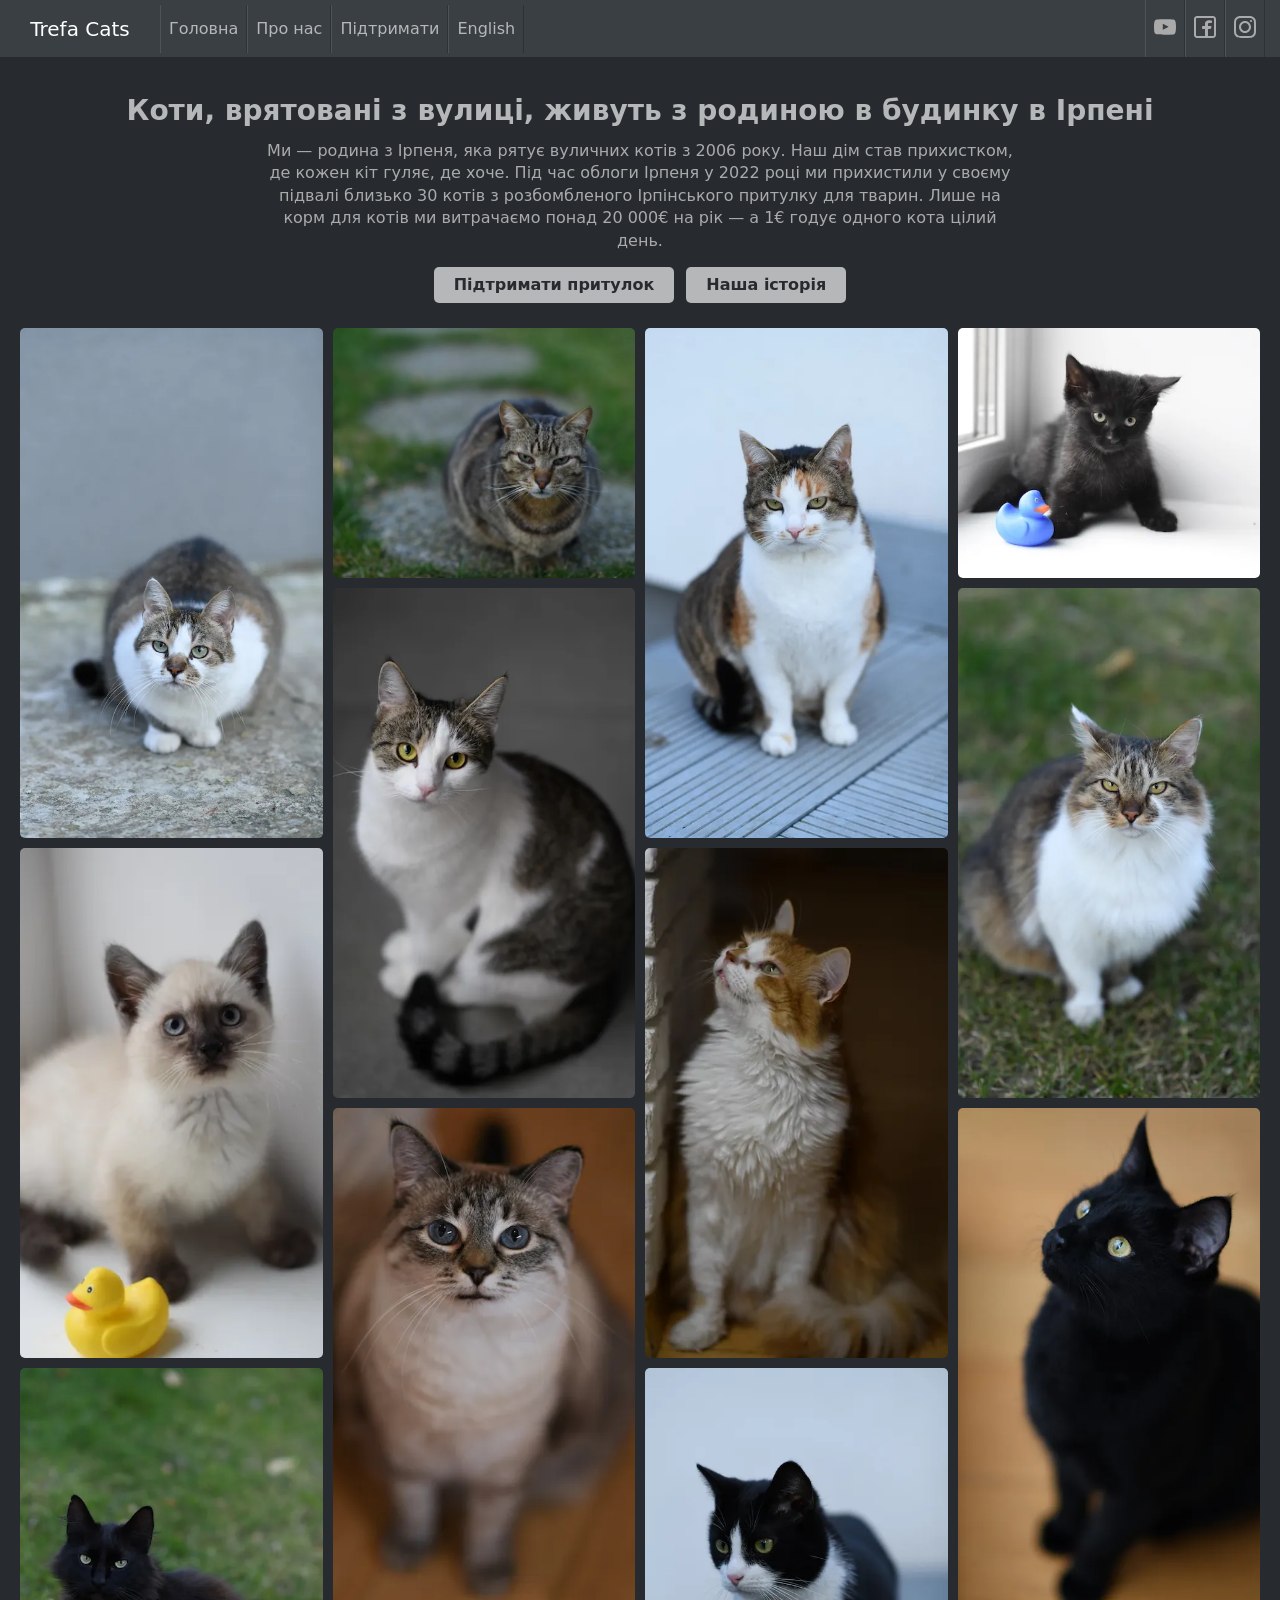
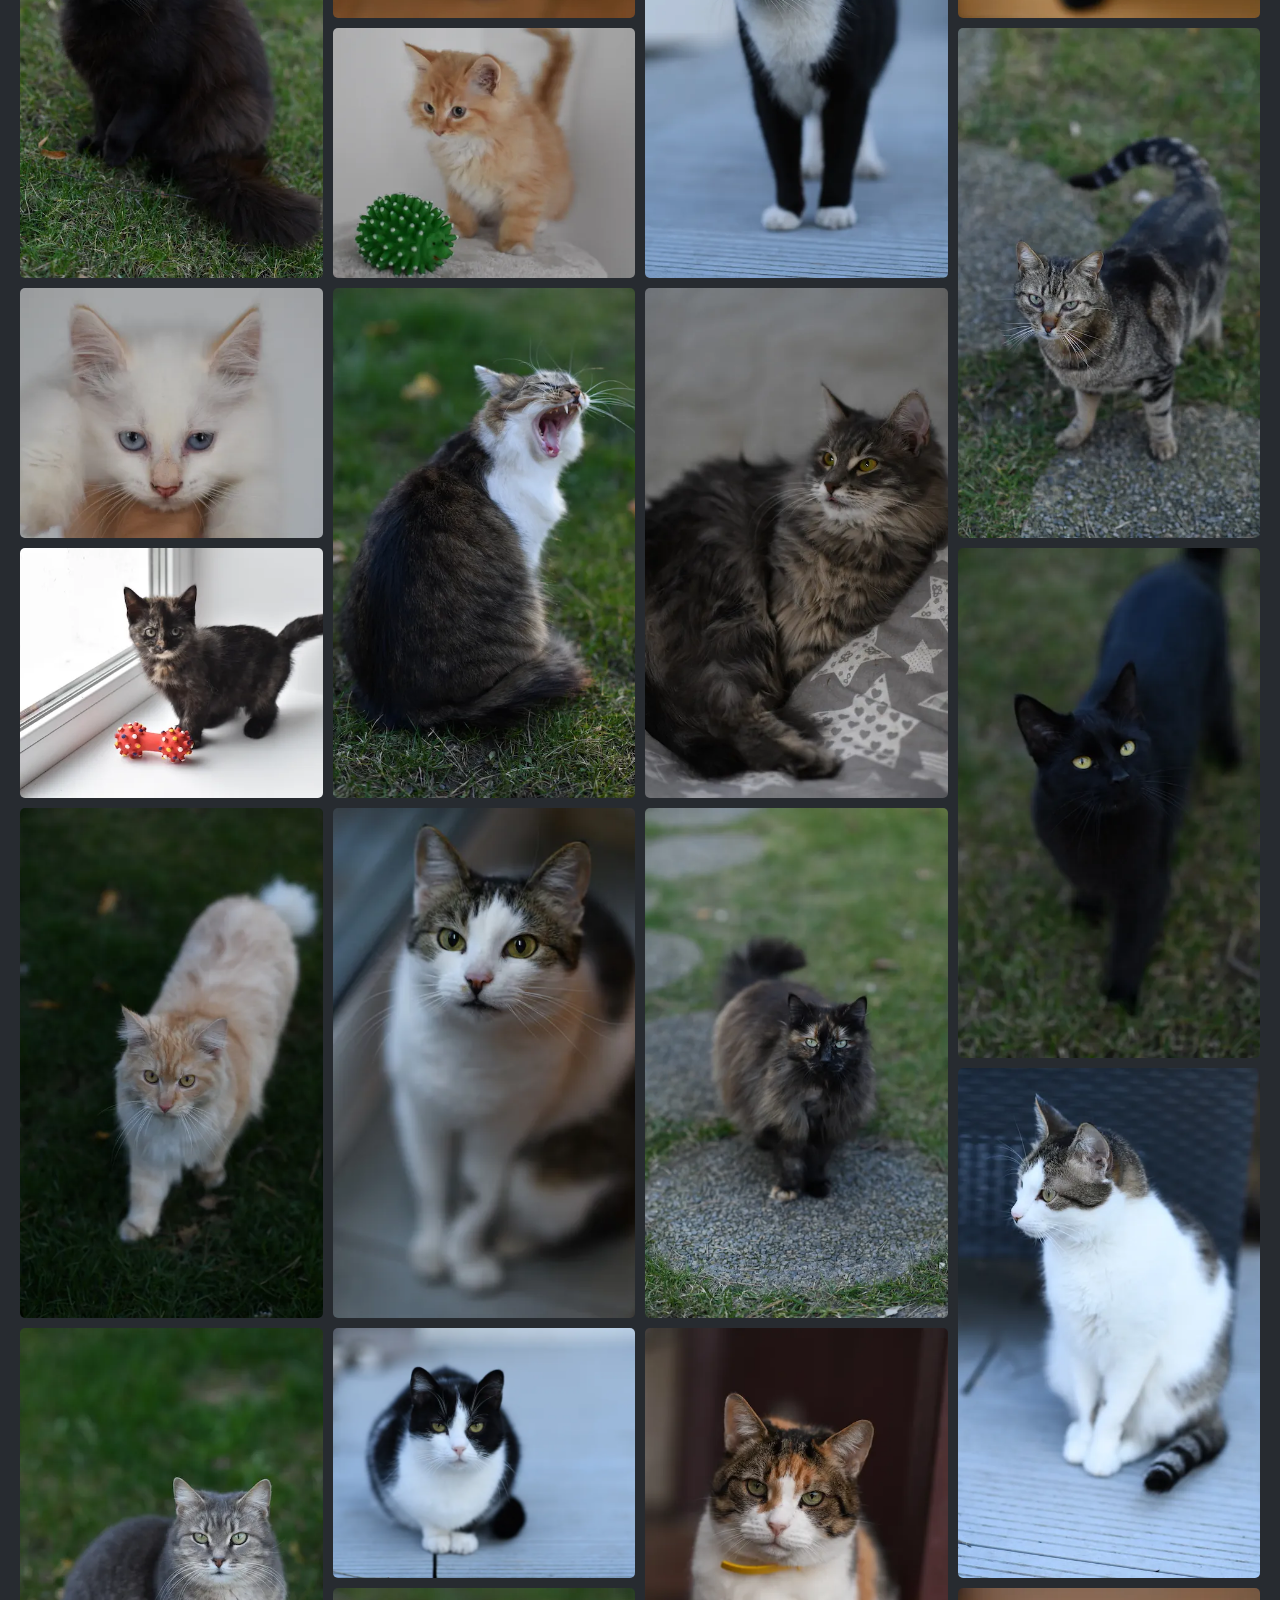
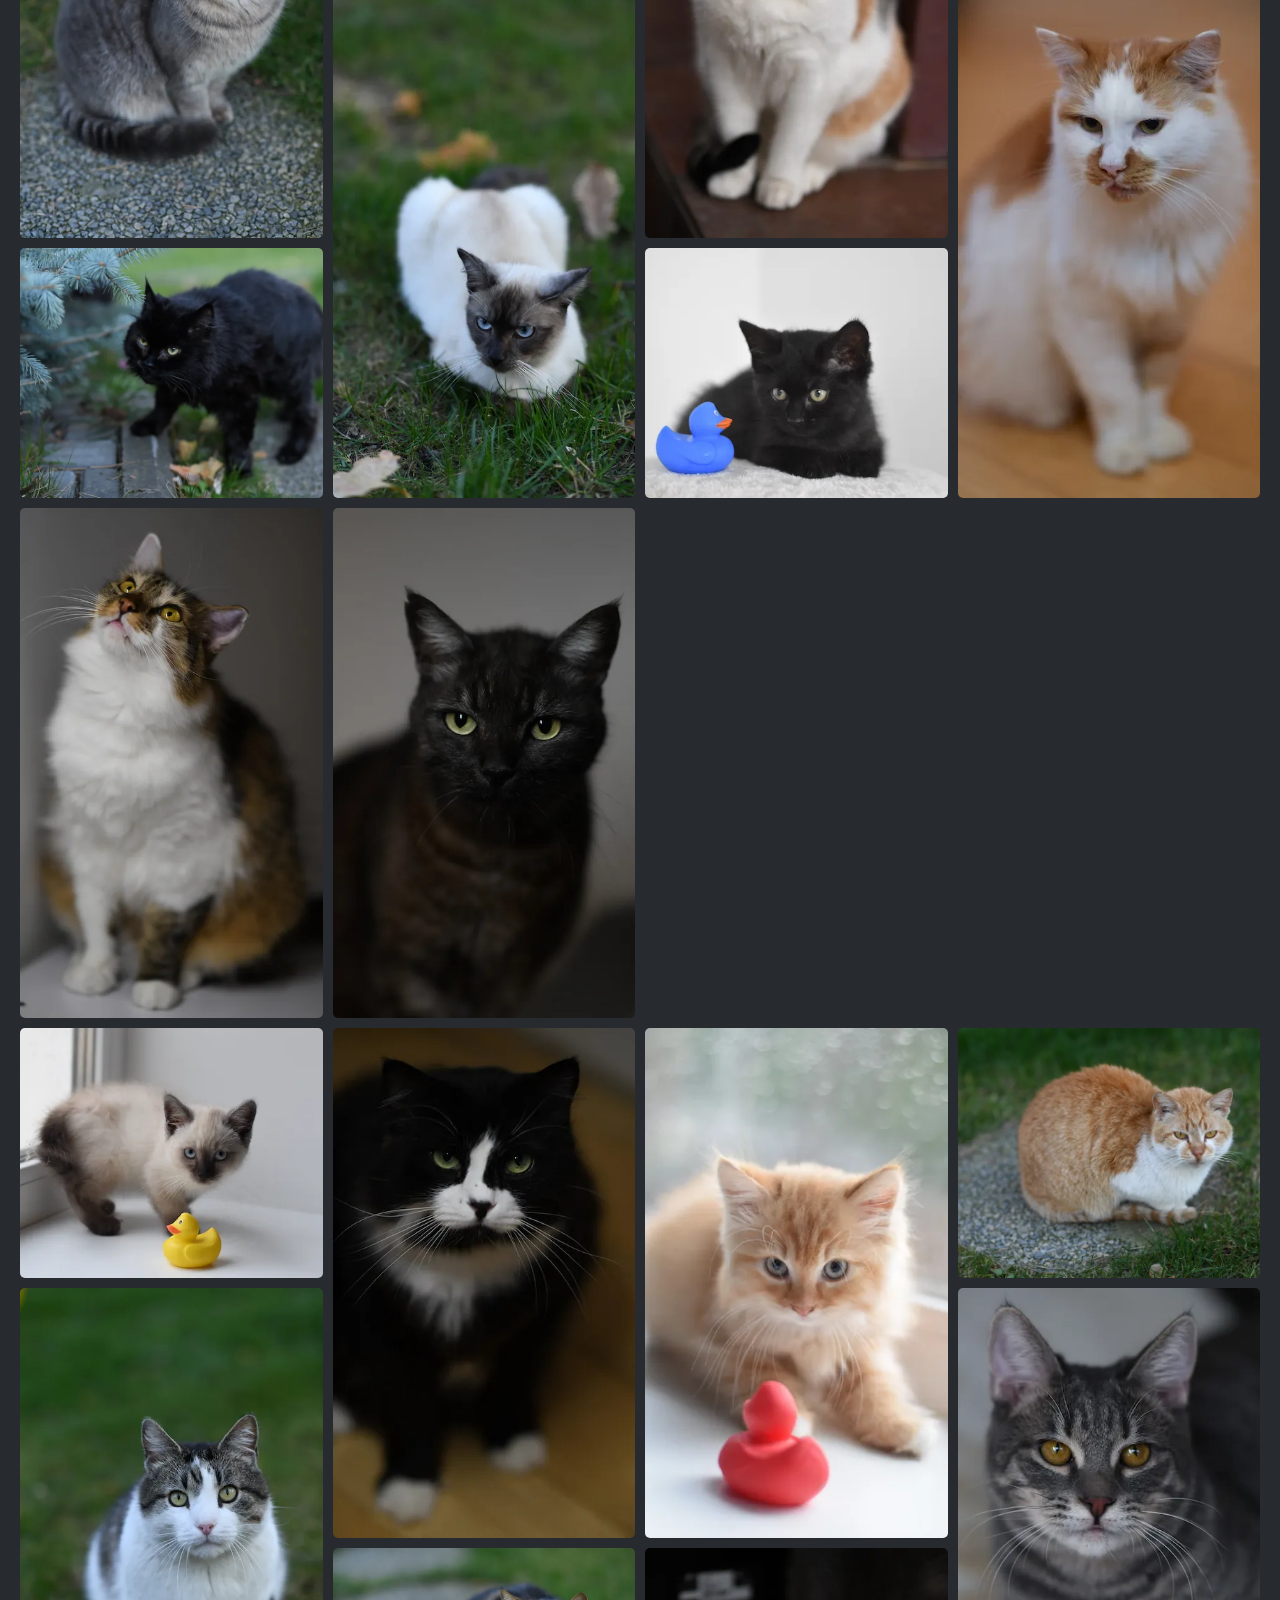
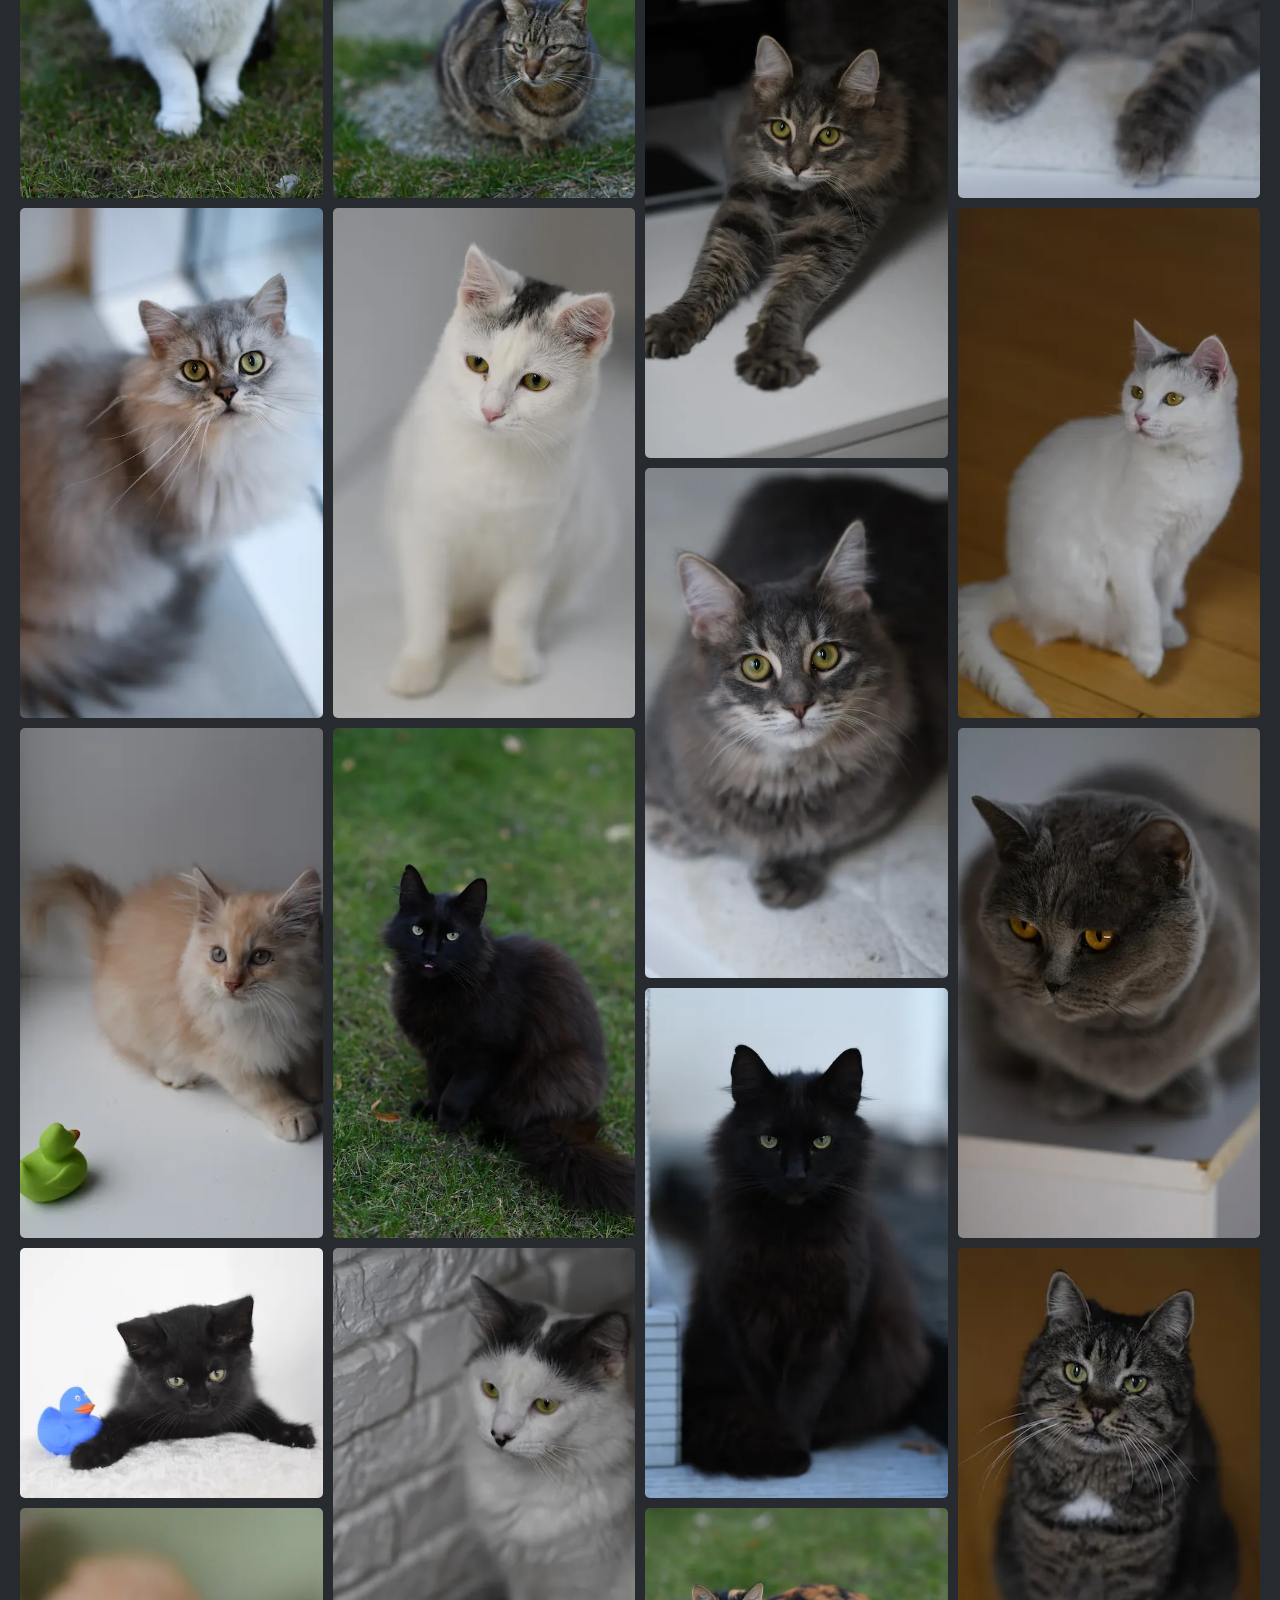
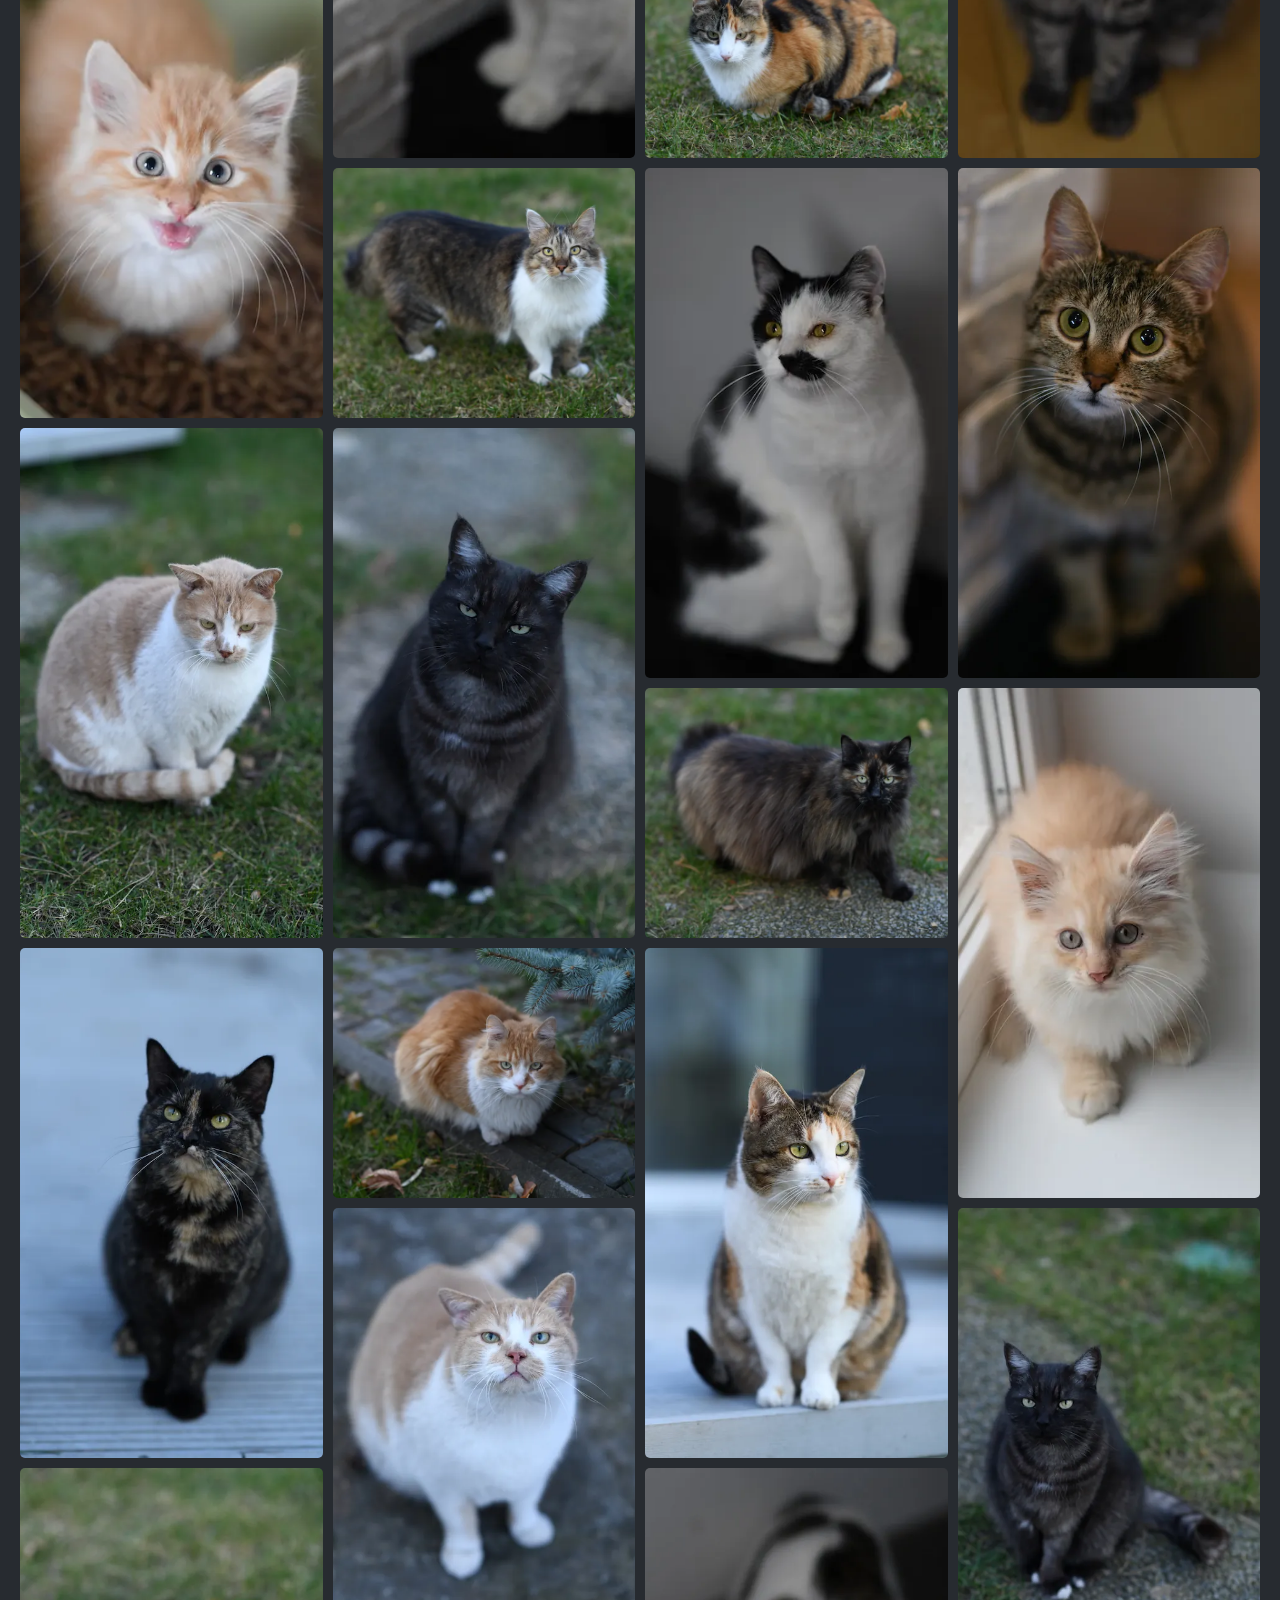
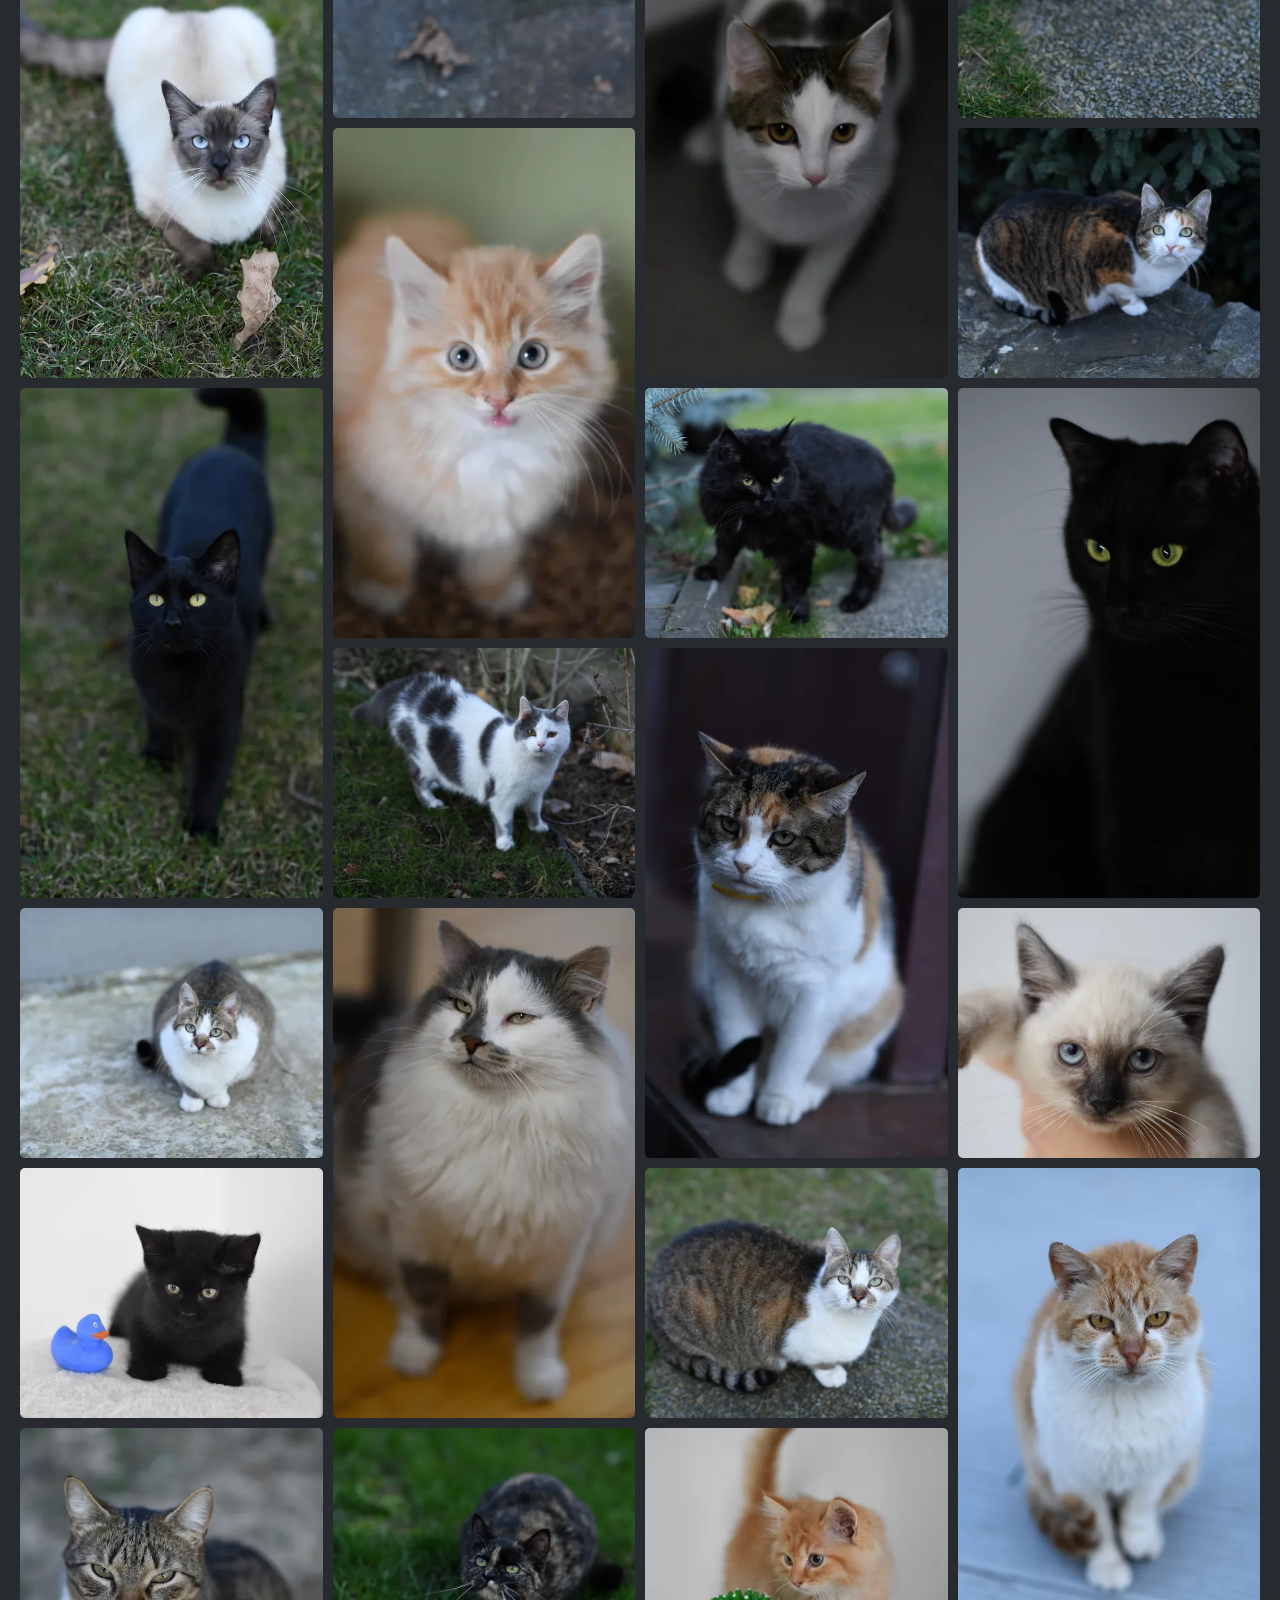
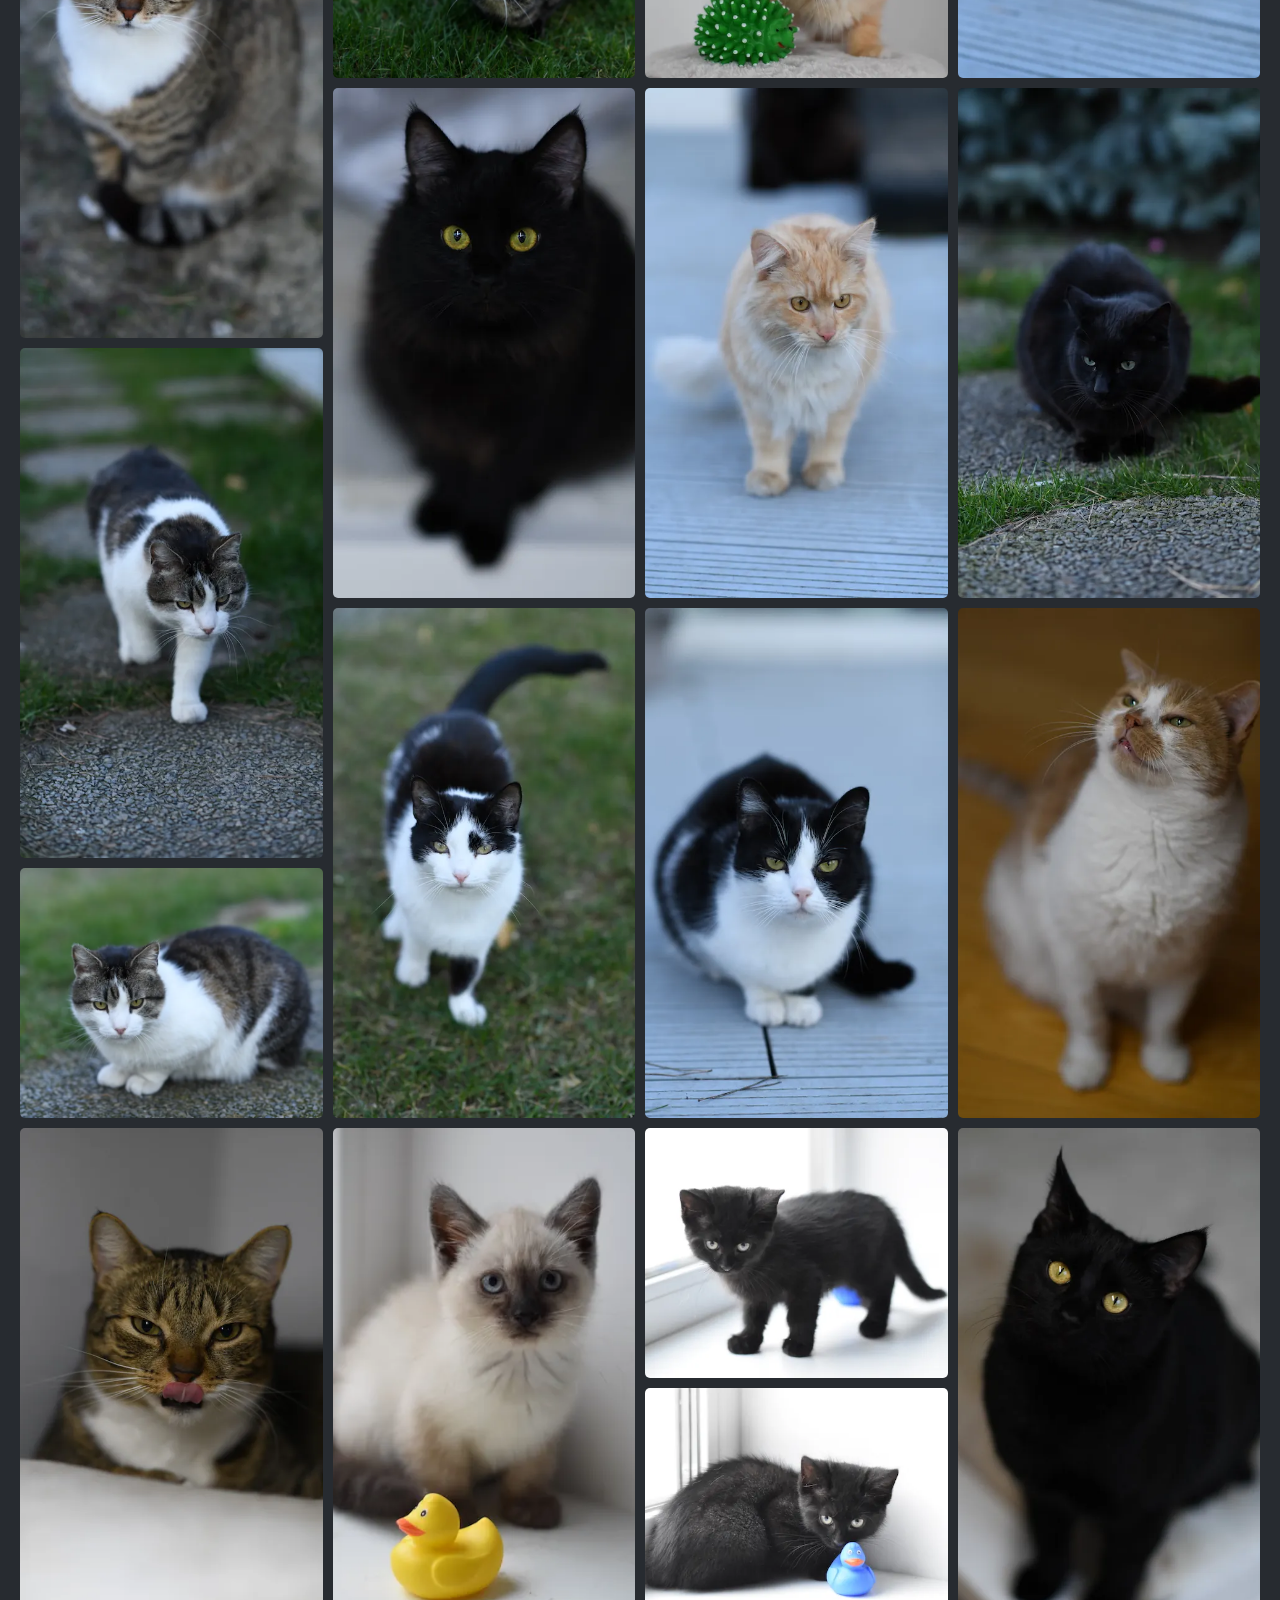
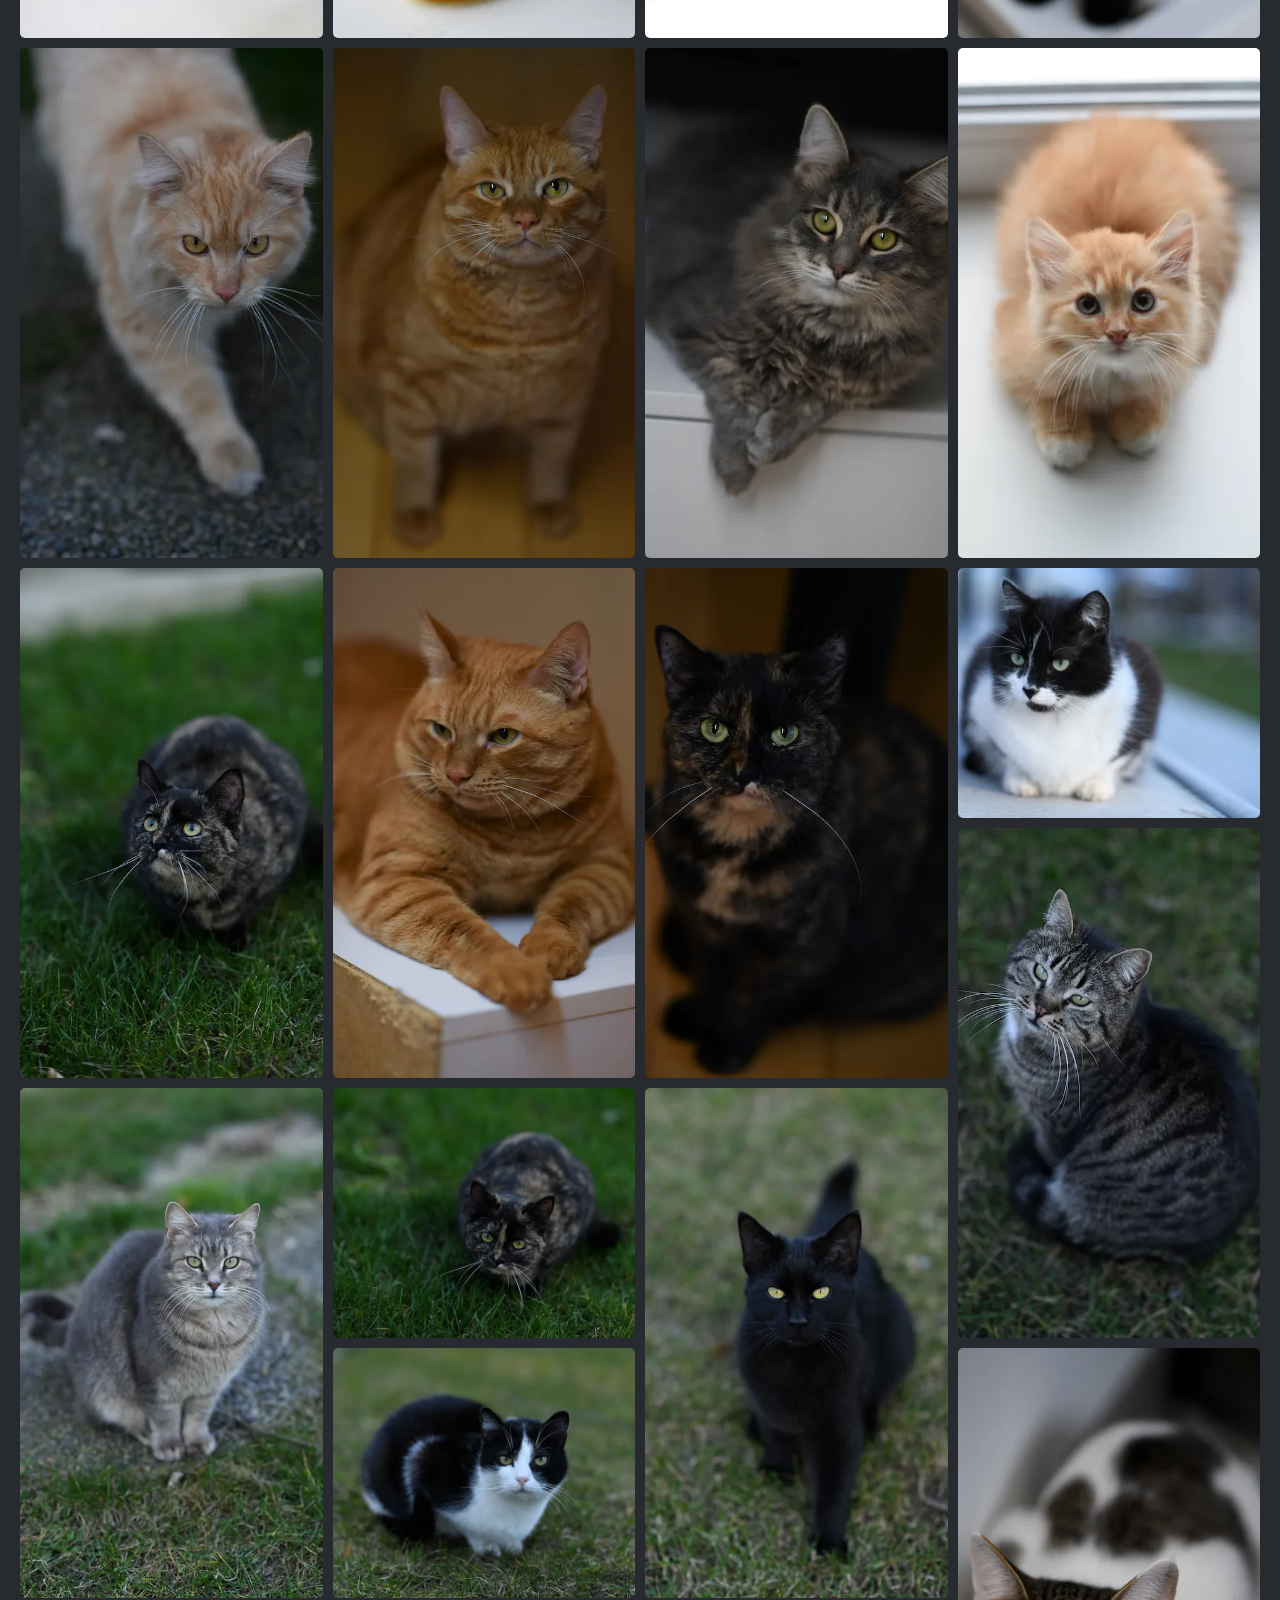
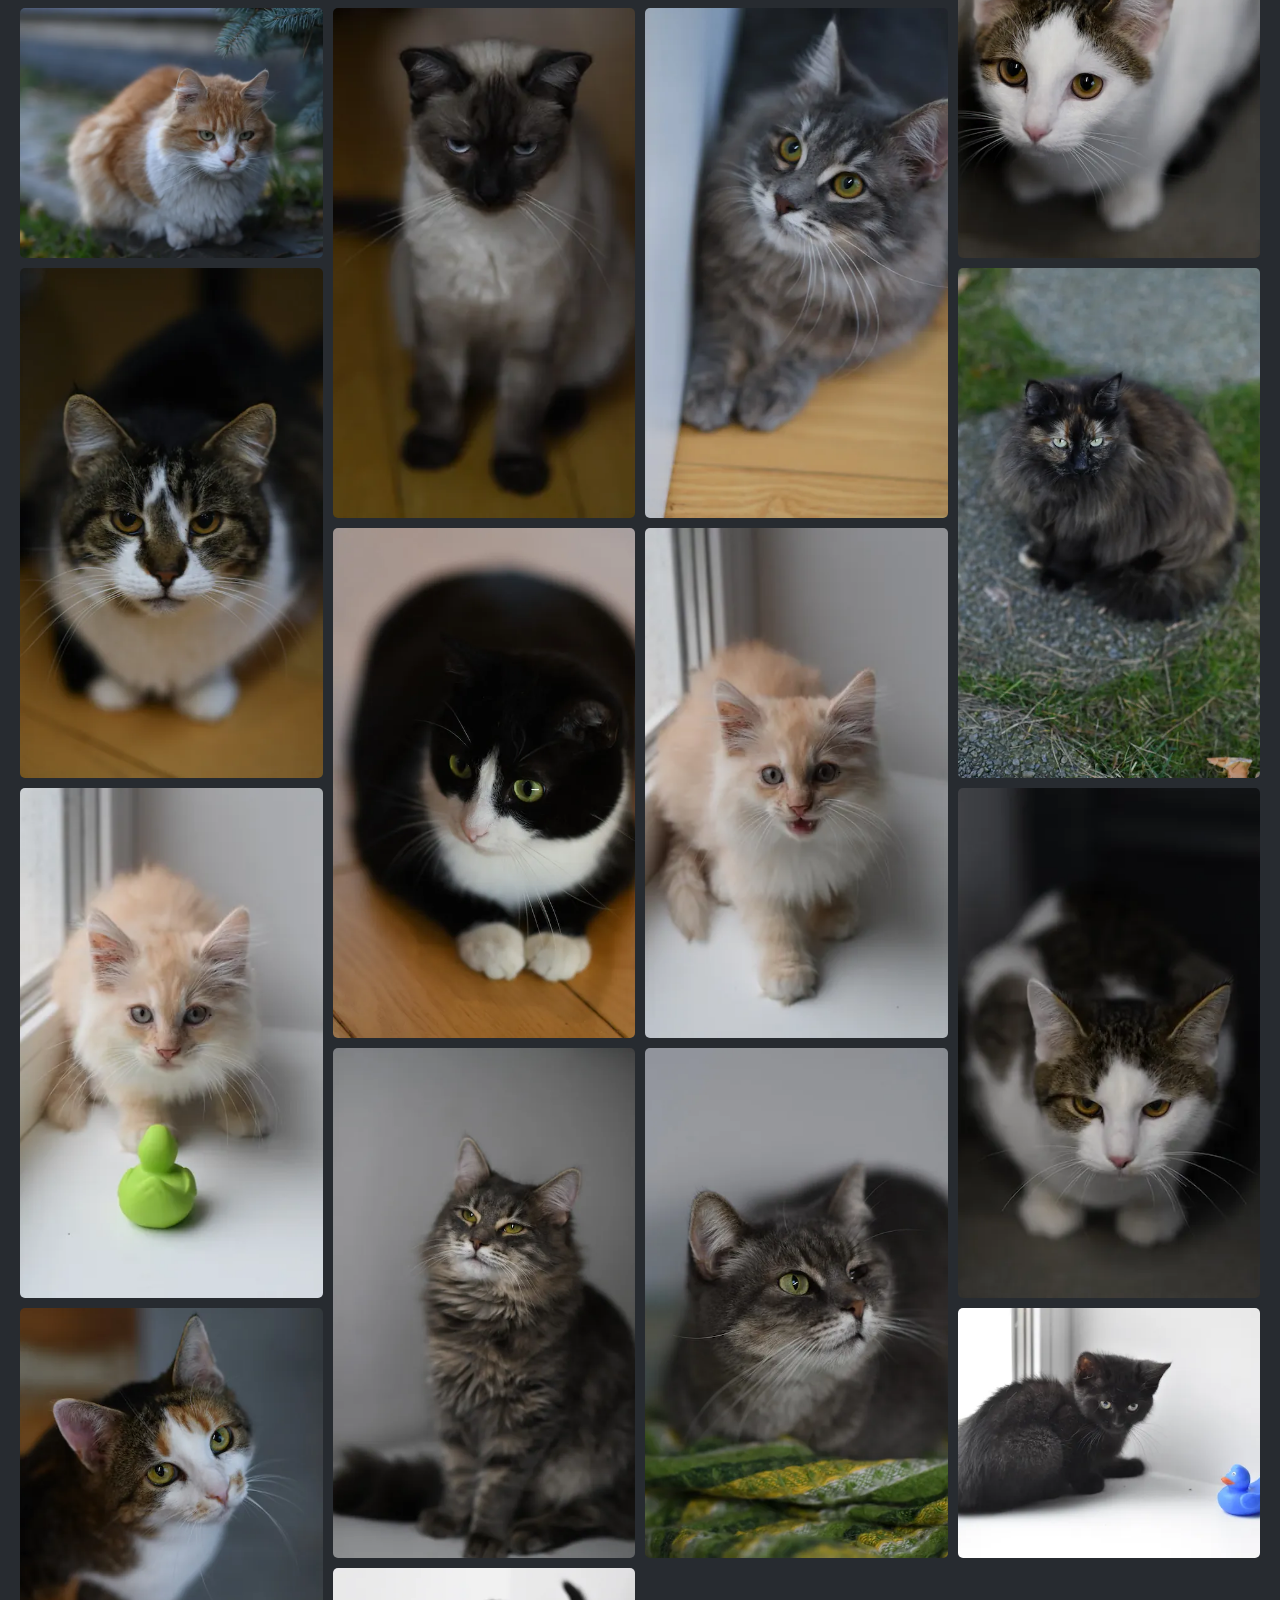
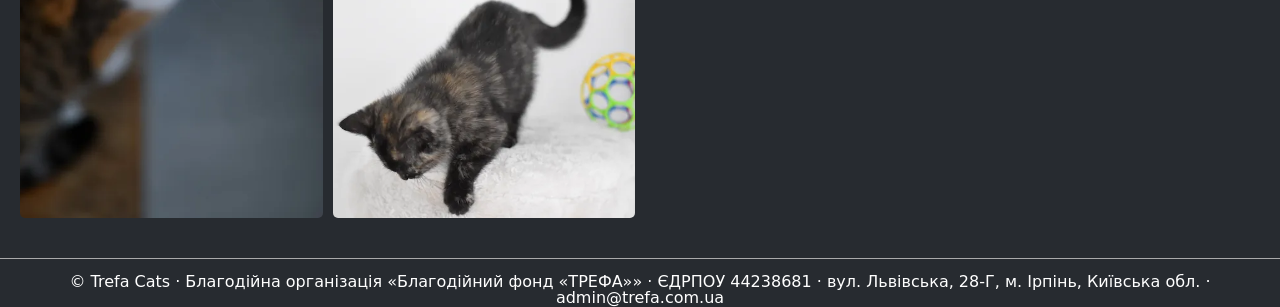
==== commit 8731e26a: "#4 feat: реквизиты фонда (БО «БФ «ТРЕФА»», ЄДРПОУ 44238681) в подвале и блок «Наш фонд» на About (EN" ====
--- a/uk/index.html
+++ b/uk/index.html
@@ -468,7 +468,7 @@
     </main>
     <dialog class="lightbox"><form method="dialog"><button aria-label="Закрити">×</button></form><img alt=""></dialog>
     <footer class="footer">
-        <p class="footer__text">© Trefa Cats</p>
+        <p class="footer__text">© Trefa Cats · Благодійна організація «Благодійний фонд «ТРЕФА»» · ЄДРПОУ 44238681 · вул. Львівська, 28-Г, м. Ірпінь, Київська обл. · <a href="mailto:admin@trefa.com.ua">admin@trefa.com.ua</a></p>
     </footer>
     <script src="../js/main.js"></script>
 </body>
--- a/css/style.css
+++ b/css/style.css
@@ -367,6 +367,7 @@
 .grid-wrapper a{cursor:zoom-in}
 .copy{margin-left:8px;padding:4px 10px;border:1px solid #aaa;border-radius:4px;color:#fff;cursor:pointer}
 .cards-number span,.crypto-number span{user-select:all;overflow-wrap:anywhere;display:inline-block;max-width:100%}
+@media(max-width:399px){.crypto-number span{max-width:22ch}}
 @media(min-width:769px){.strip{grid-auto-flow:row;grid-template-columns:repeat(auto-fill,minmax(260px,1fr));overflow:visible}}
 
 @media(max-width: 1024px) {
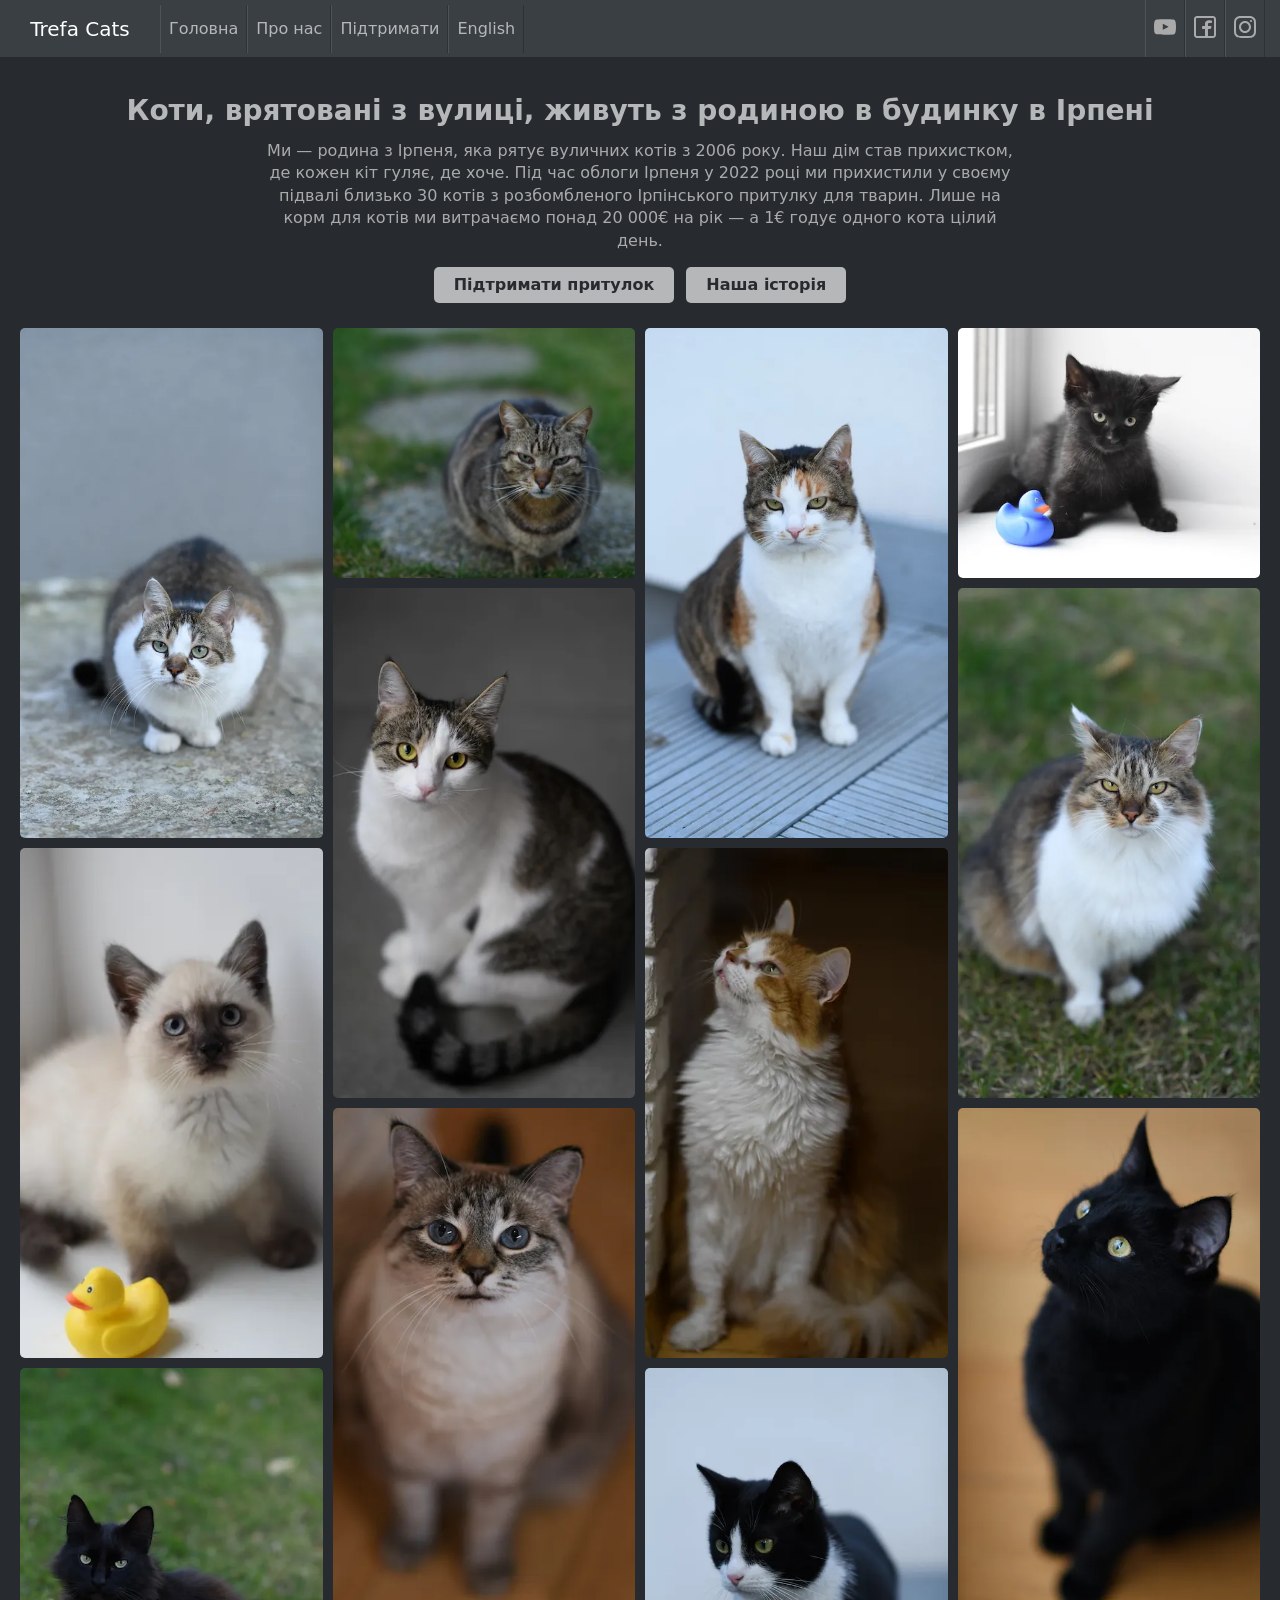
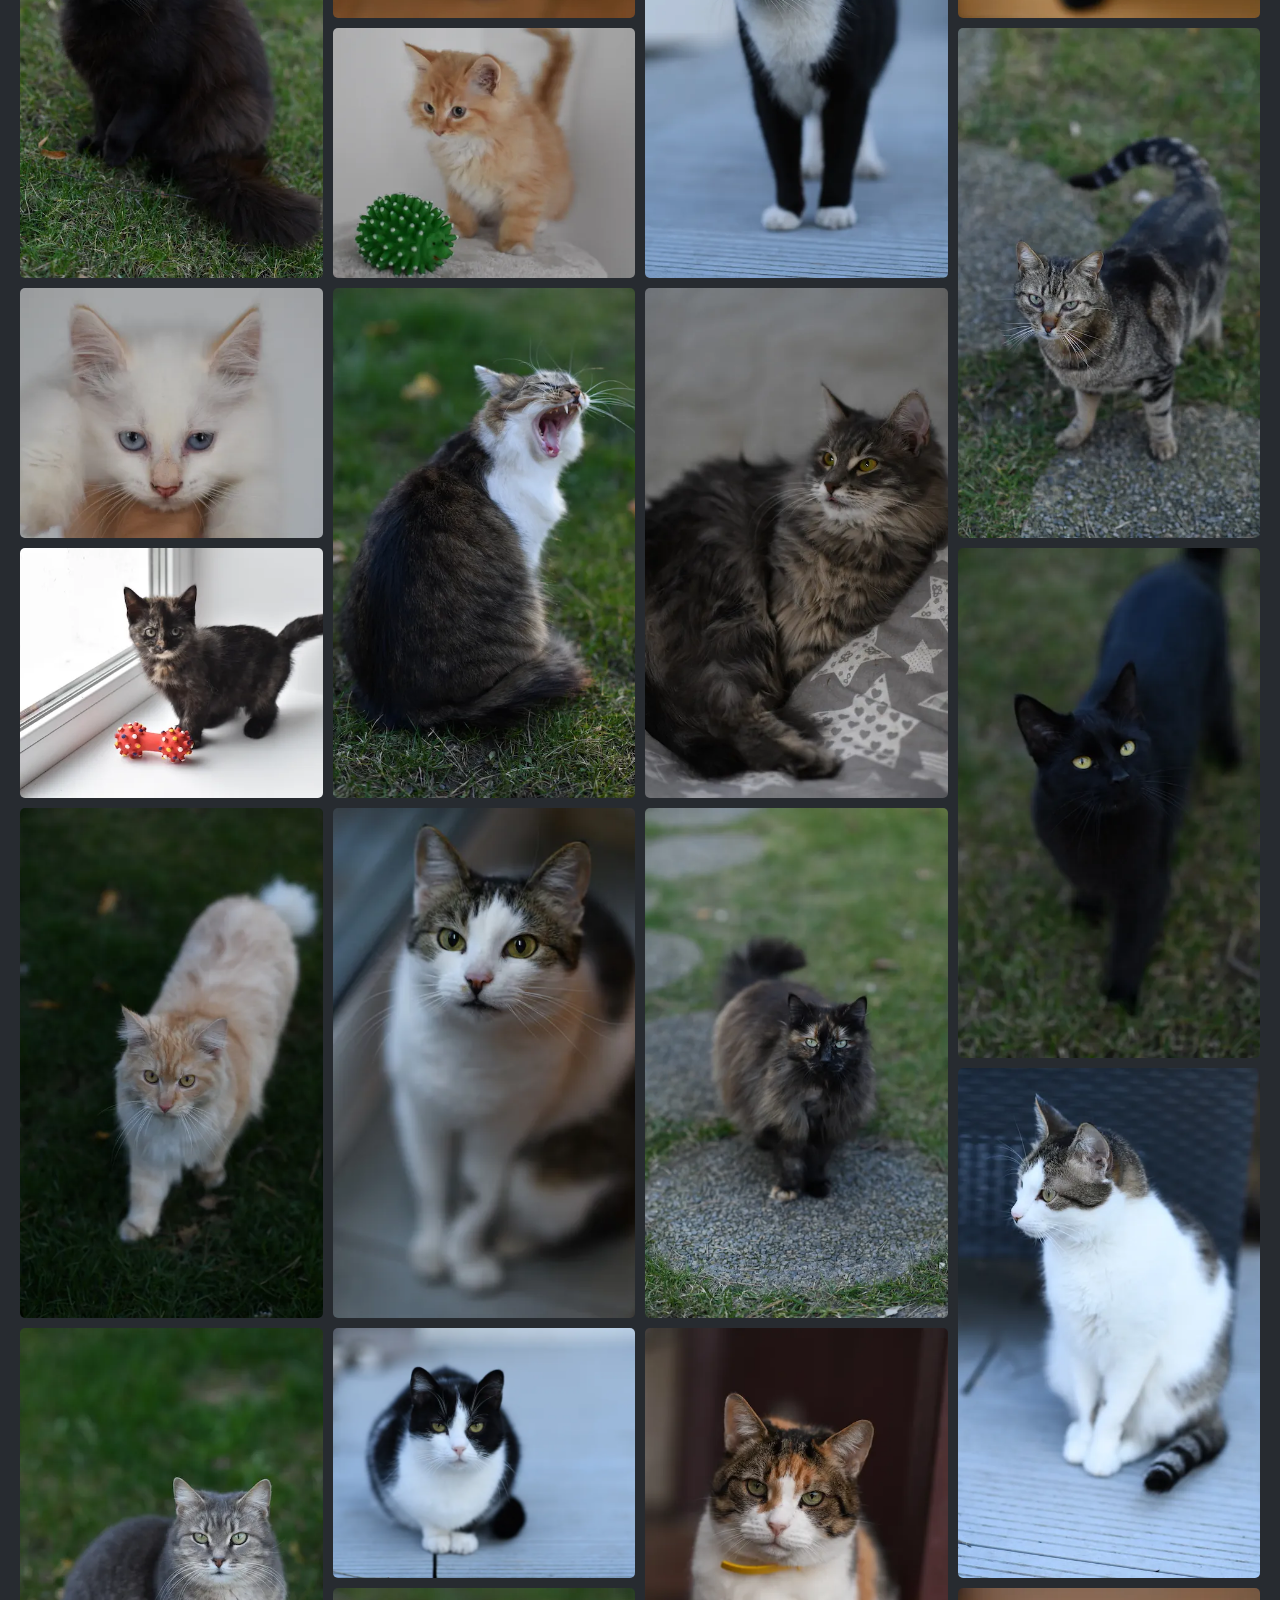
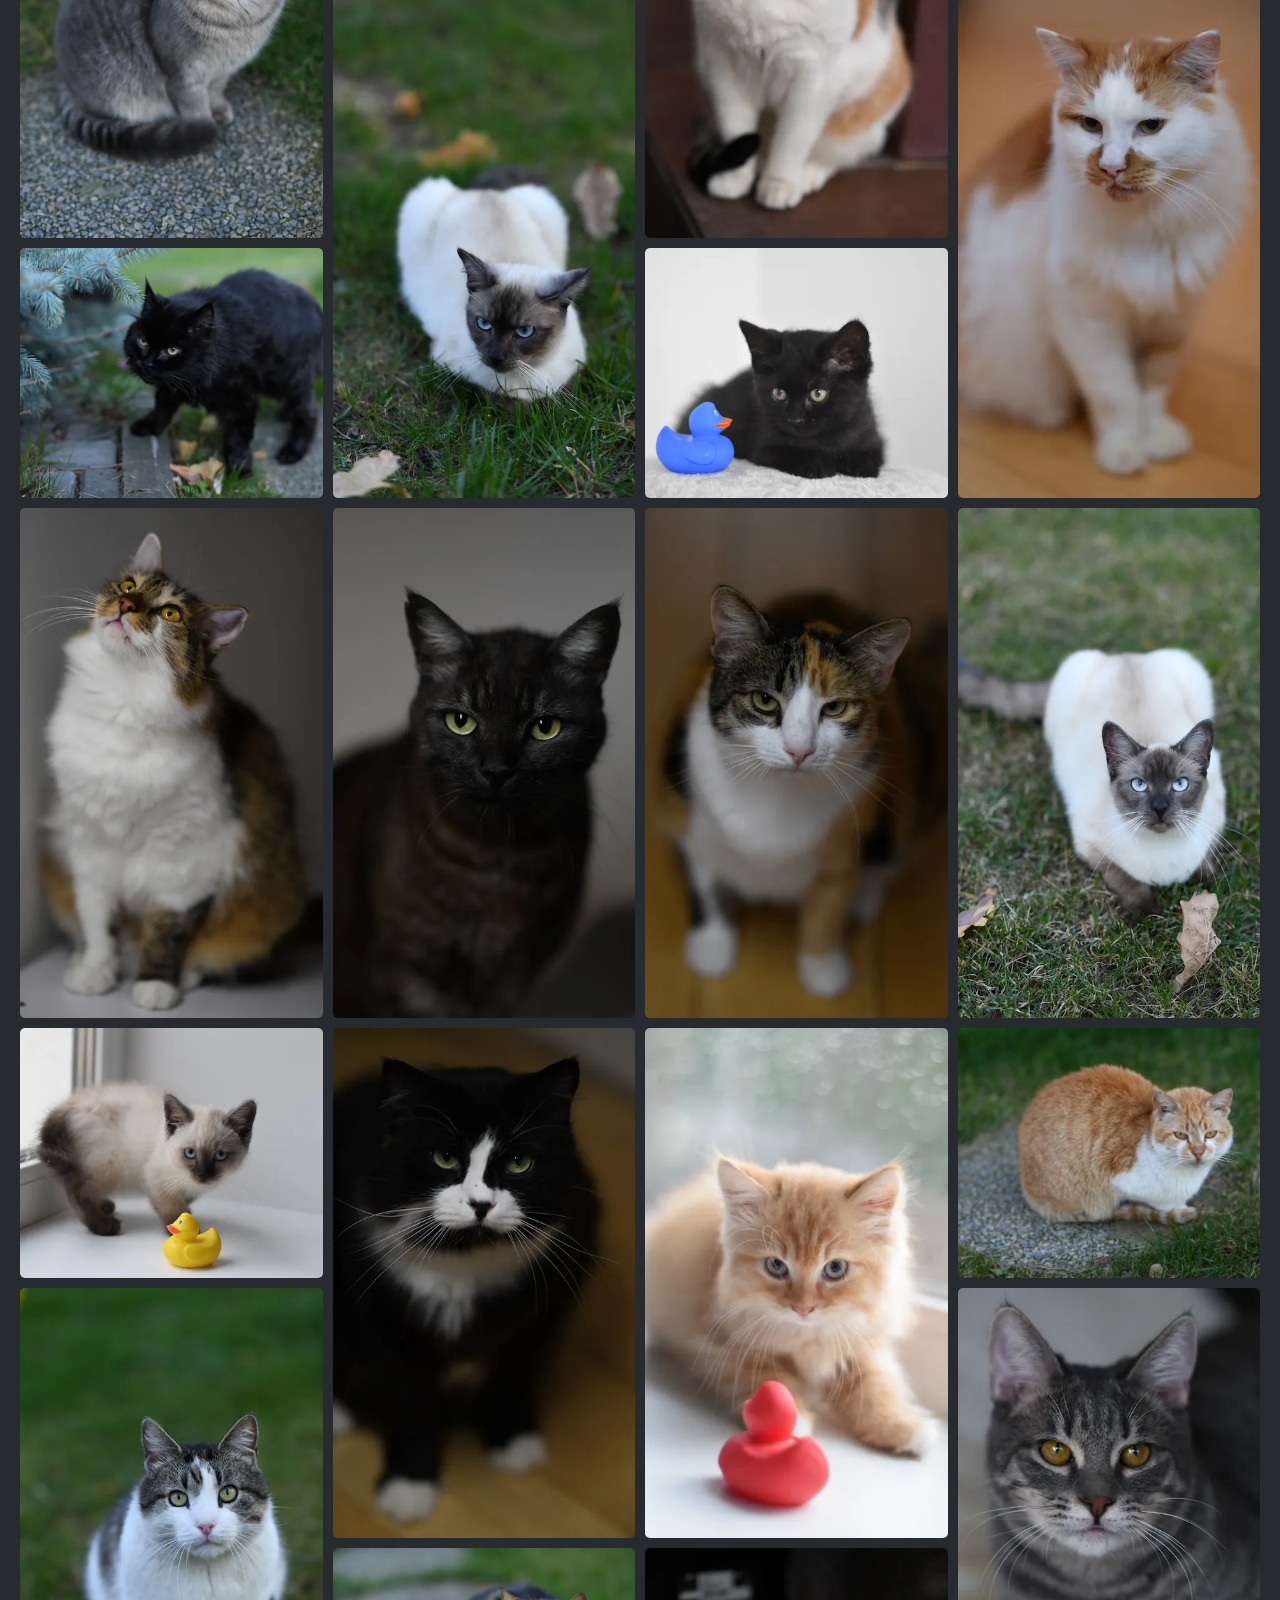
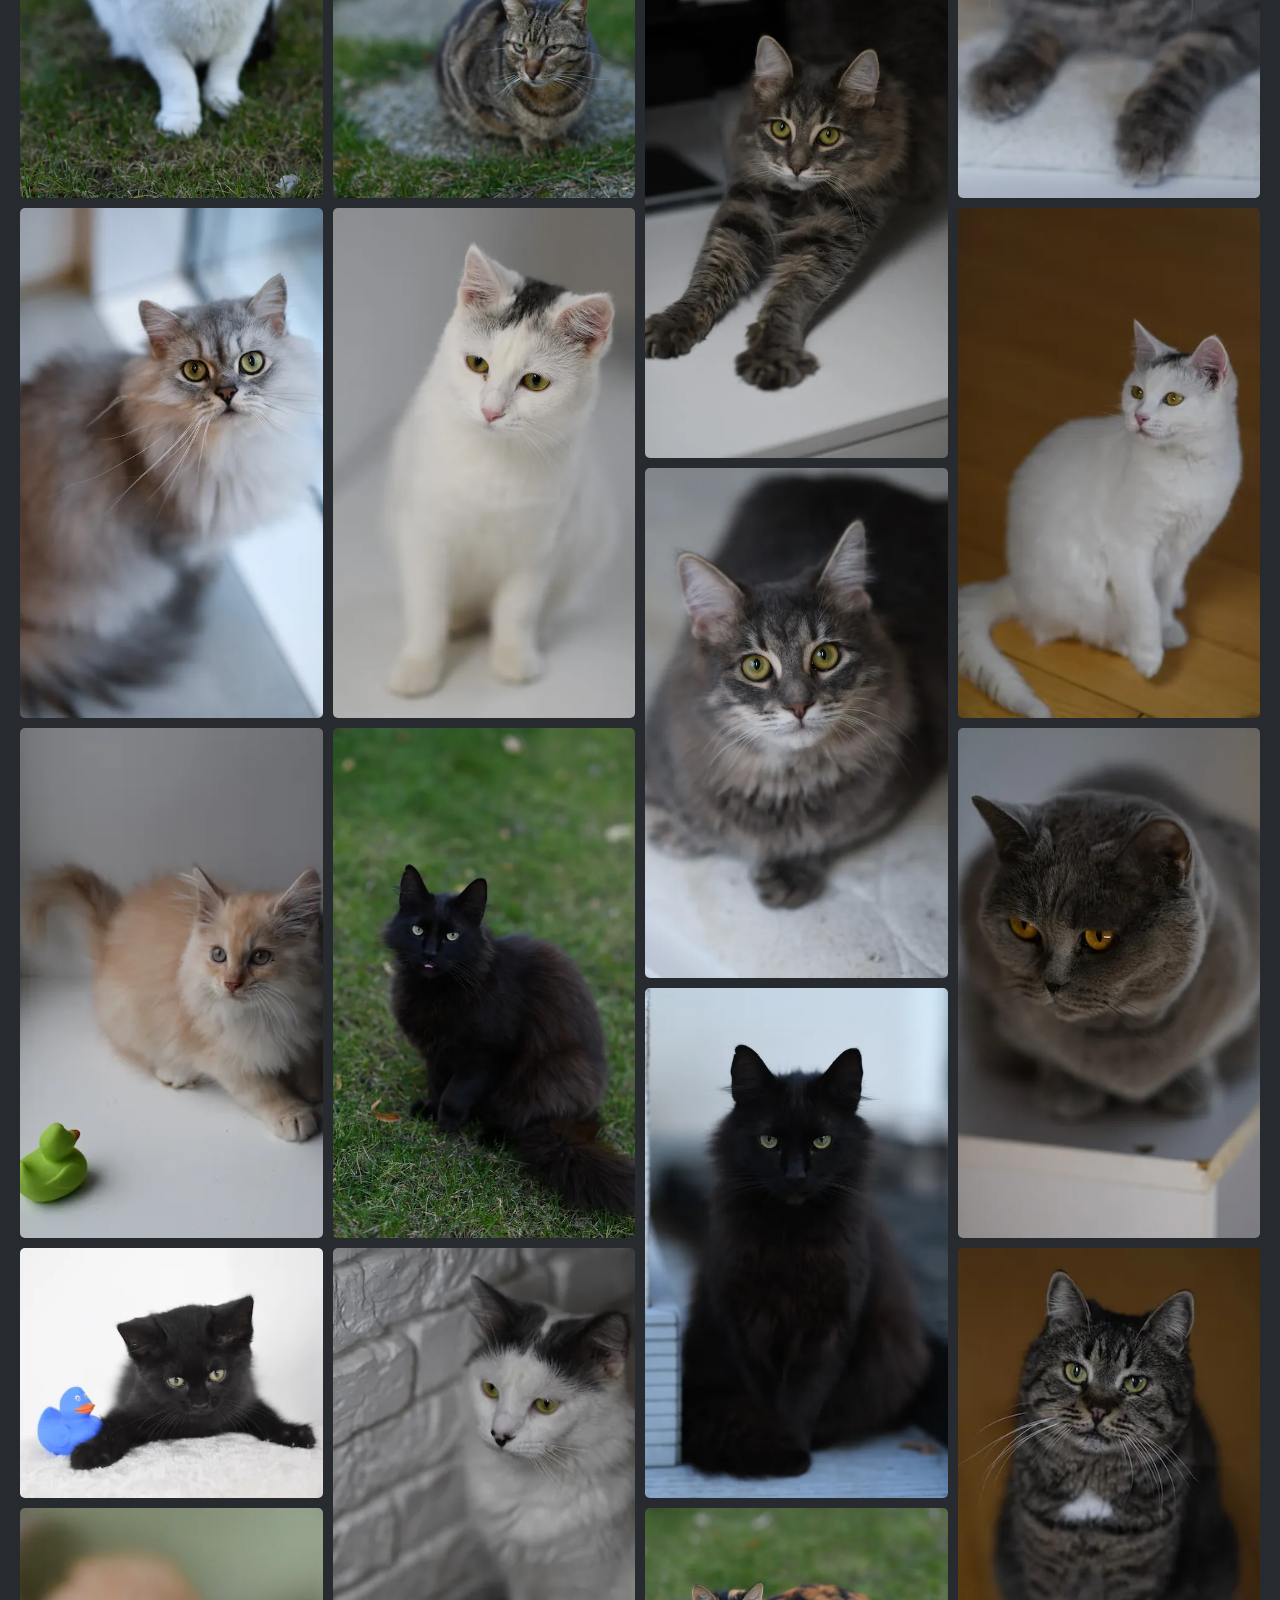
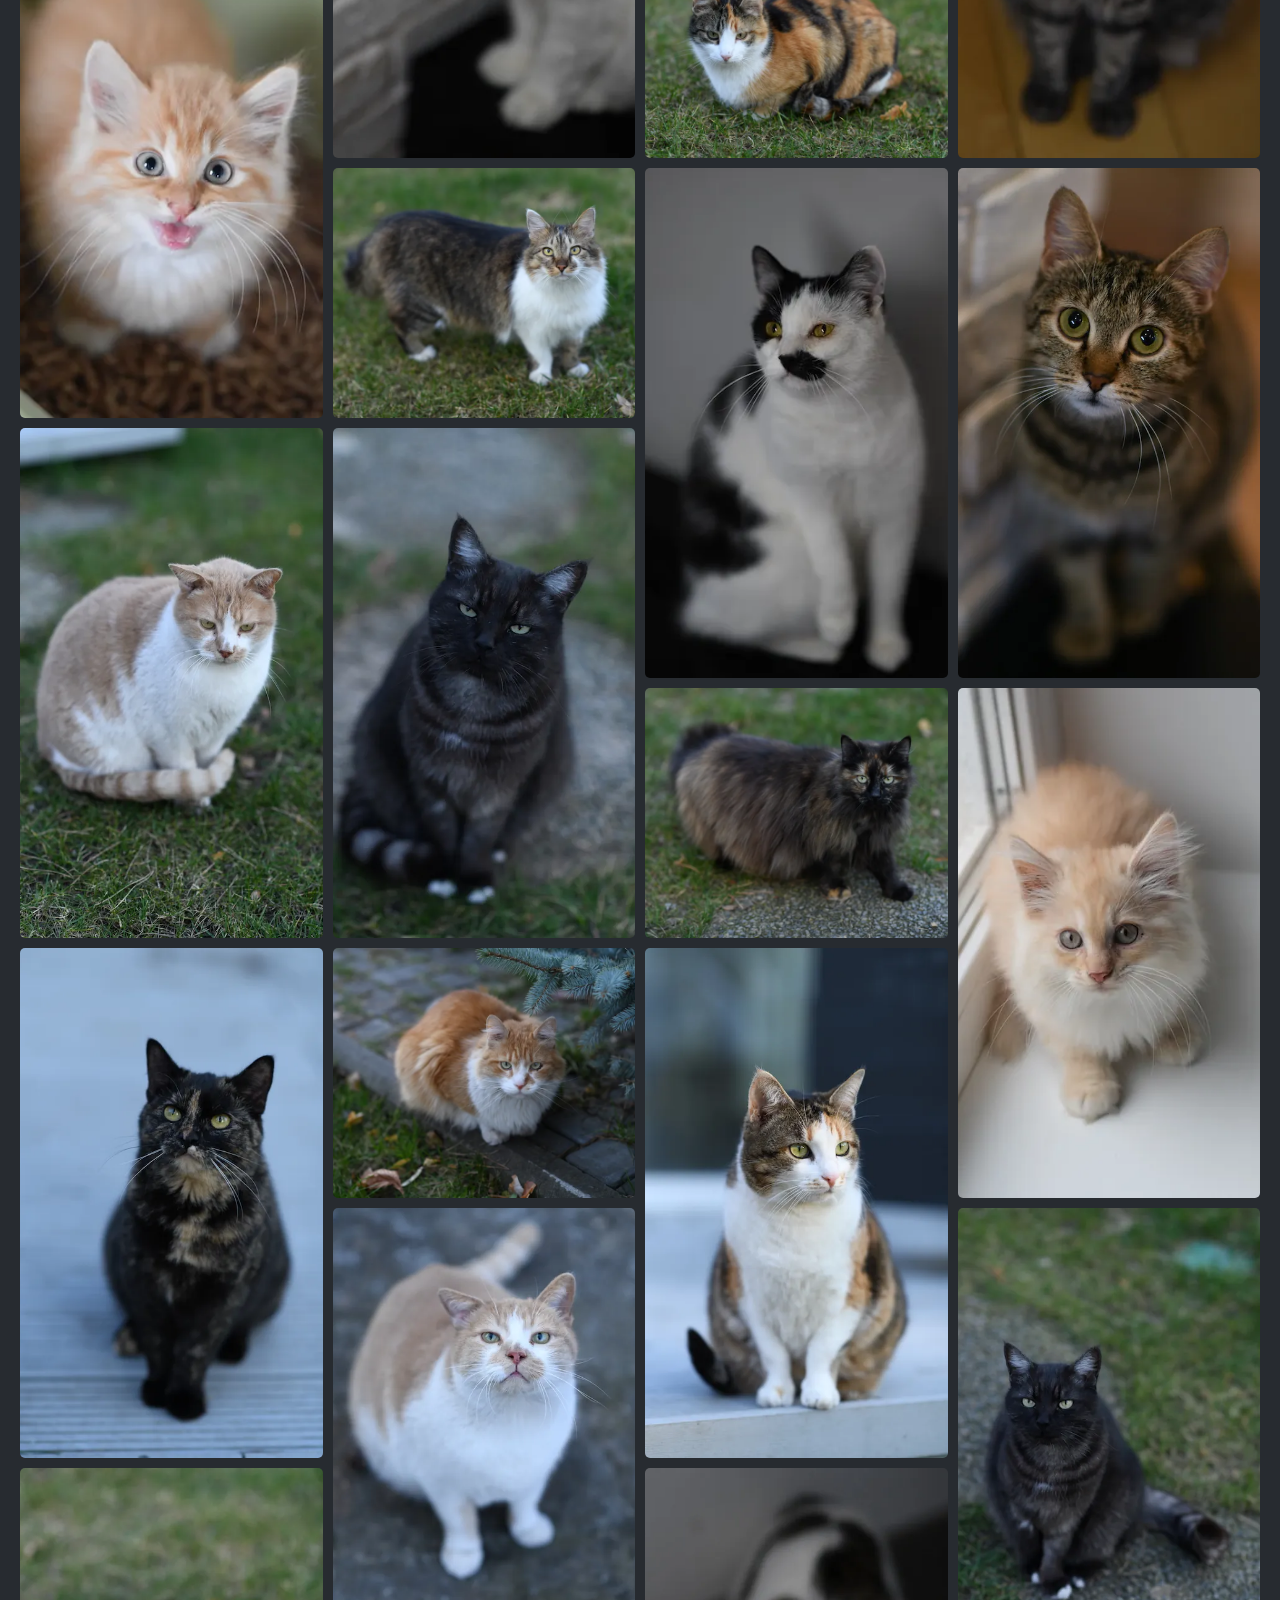
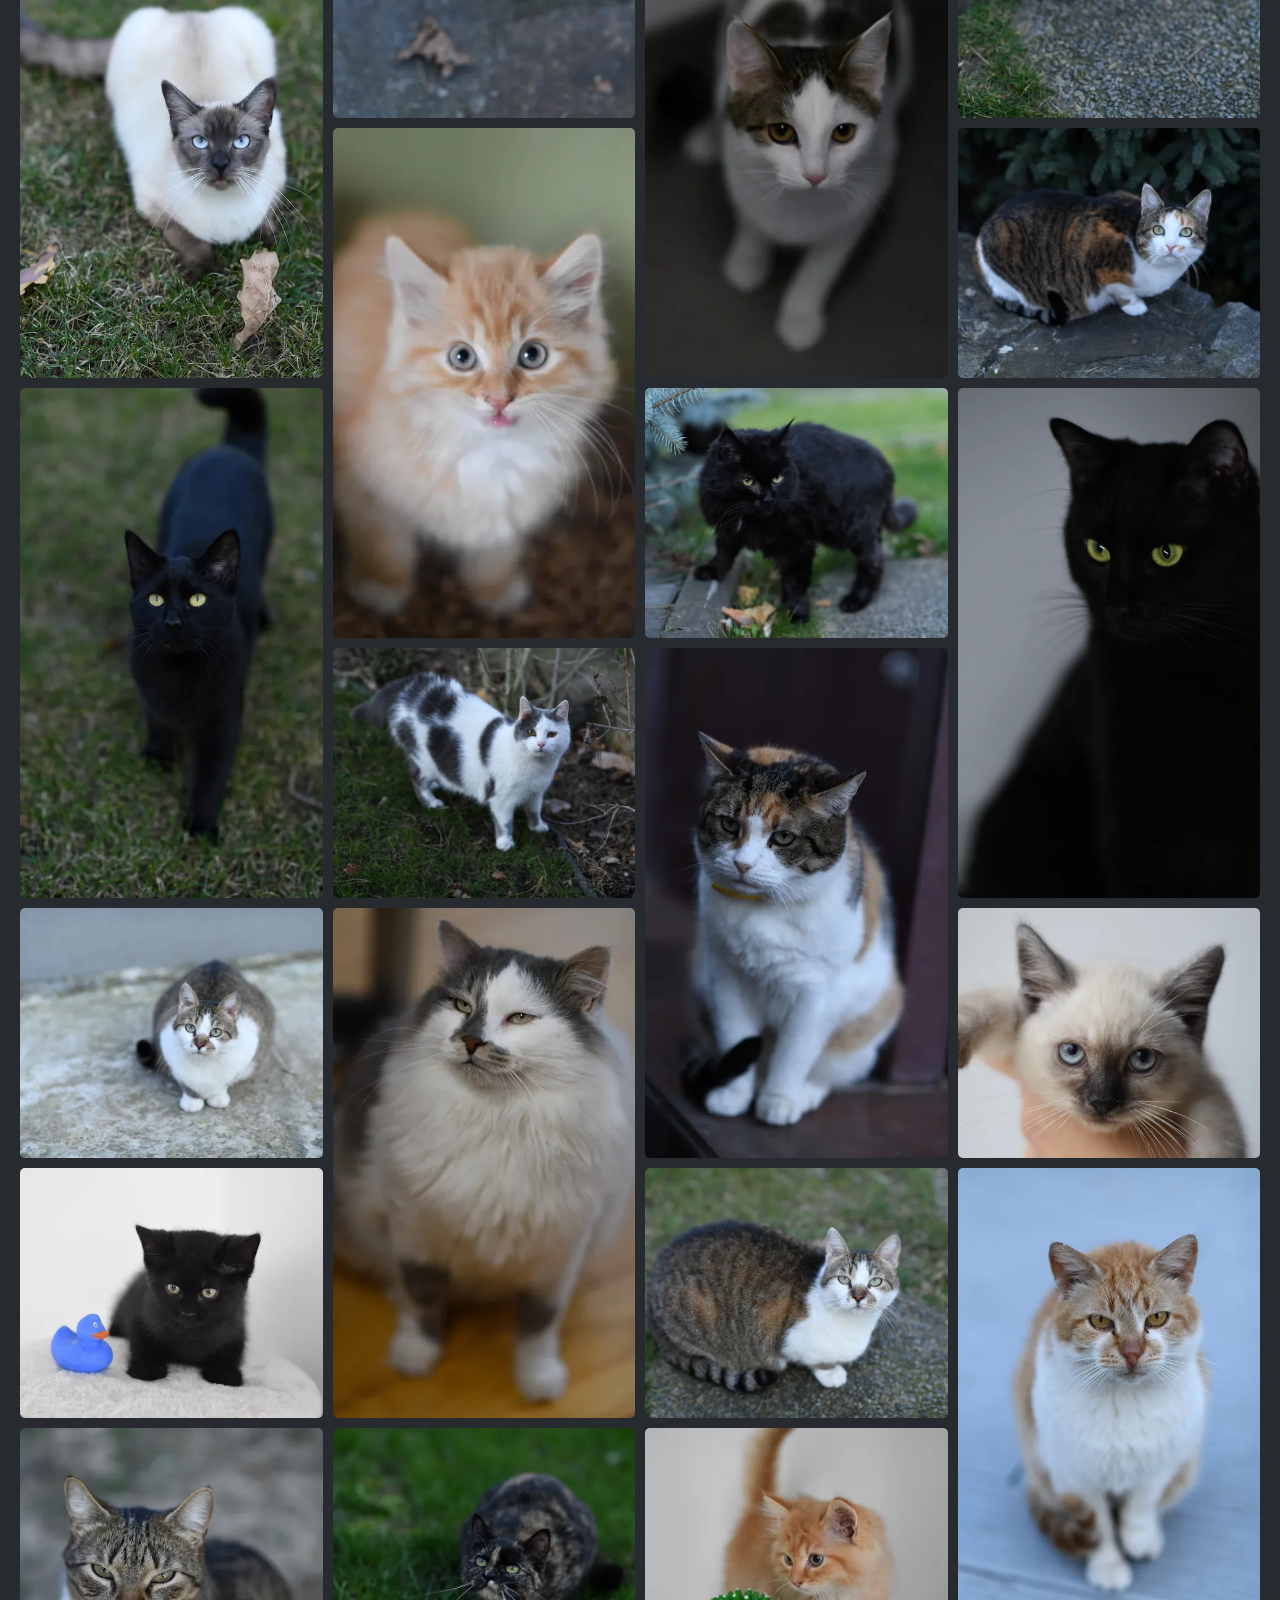
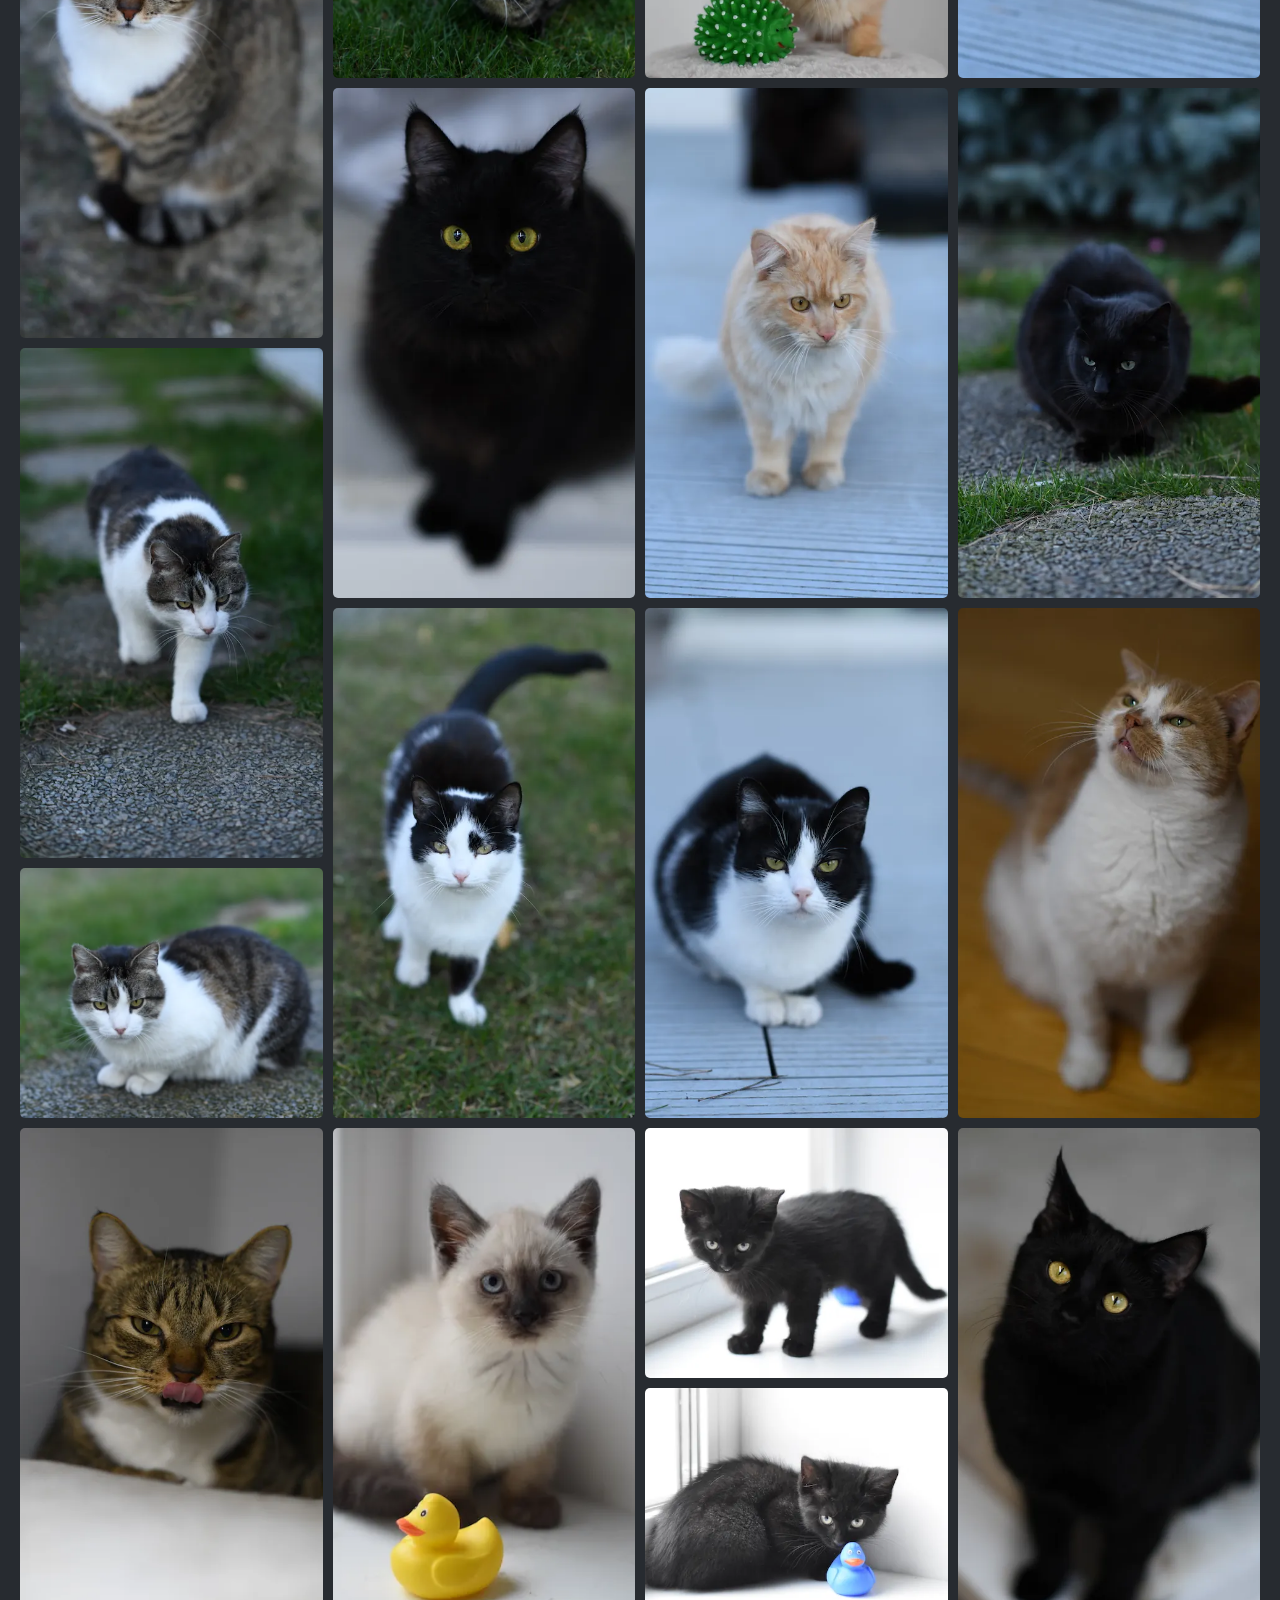
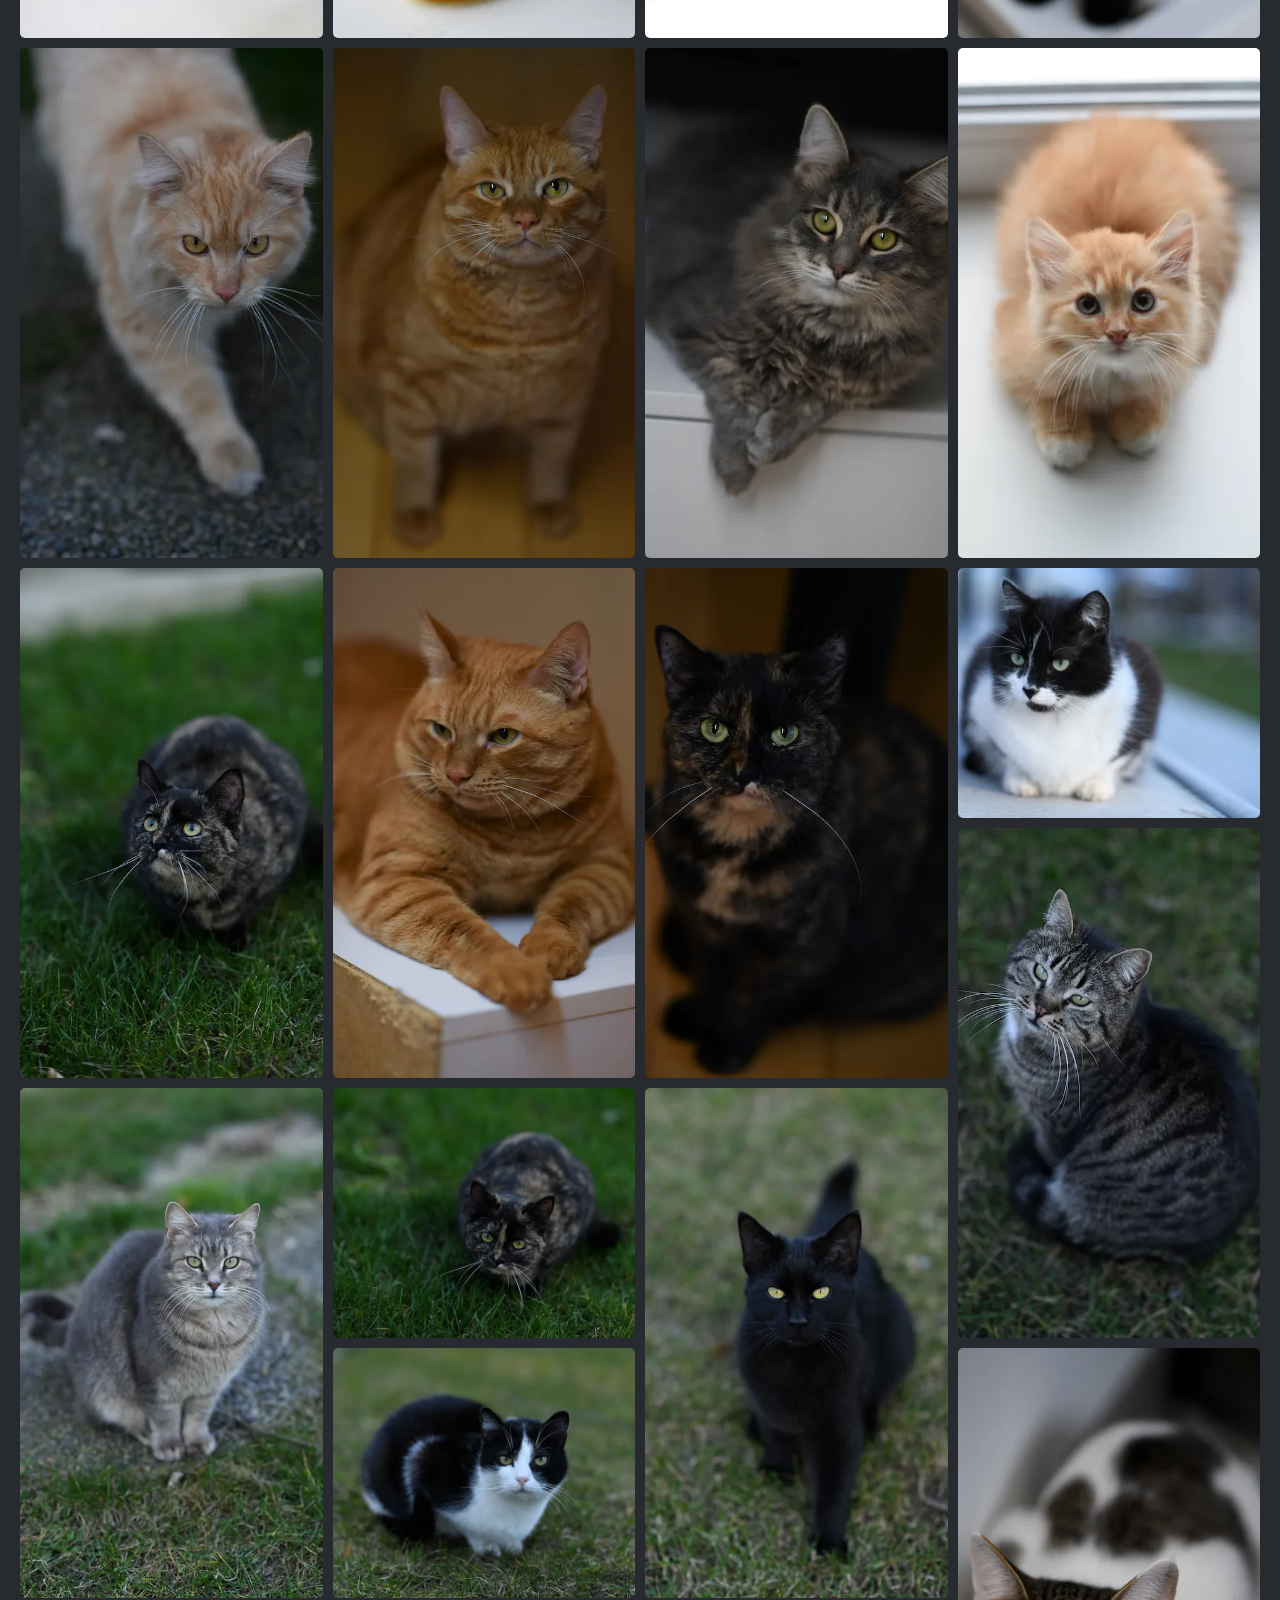
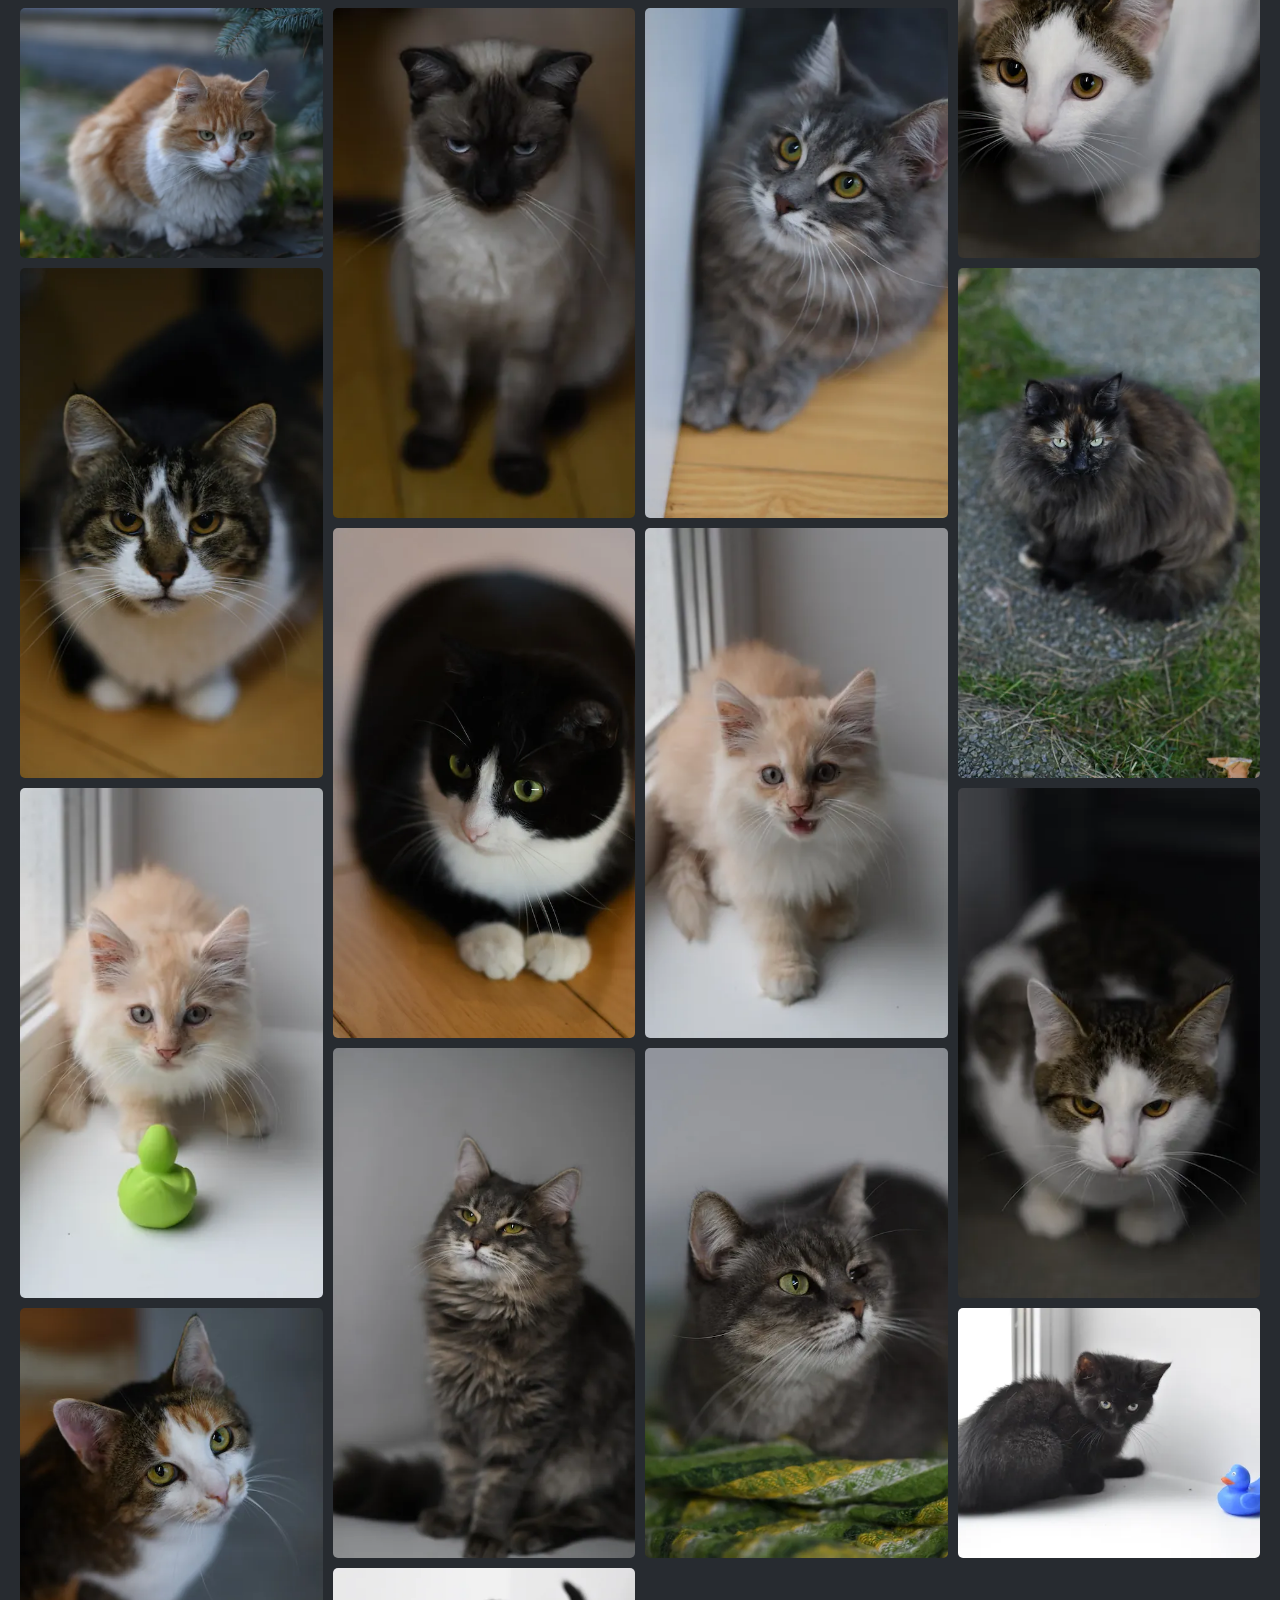
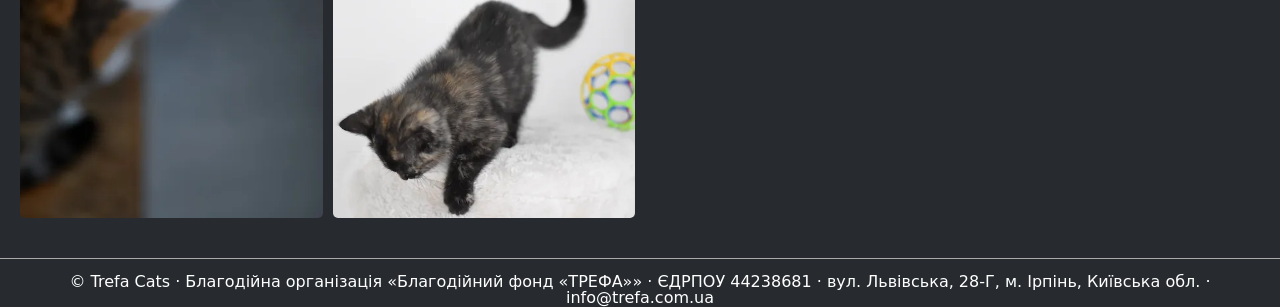
==== commit c256c8df: "#10 fix: Kontakt auf der Website — info@trefa.com.ua statt admin@ Co-Authored-By: Claude Opus 5.5 (1" ====
--- a/uk/index.html
+++ b/uk/index.html
@@ -468,7 +468,7 @@
     </main>
     <dialog class="lightbox"><form method="dialog"><button aria-label="Закрити">×</button></form><img alt=""></dialog>
     <footer class="footer">
-        <p class="footer__text">© Trefa Cats · Благодійна організація «Благодійний фонд «ТРЕФА»» · ЄДРПОУ 44238681 · вул. Львівська, 28-Г, м. Ірпінь, Київська обл. · <a href="mailto:admin@trefa.com.ua">admin@trefa.com.ua</a></p>
+        <p class="footer__text">© Trefa Cats · Благодійна організація «Благодійний фонд «ТРЕФА»» · ЄДРПОУ 44238681 · вул. Львівська, 28-Г, м. Ірпінь, Київська обл. · <a href="mailto:info@trefa.com.ua">info@trefa.com.ua</a></p>
     </footer>
     <script src="../js/main.js"></script>
 </body>
